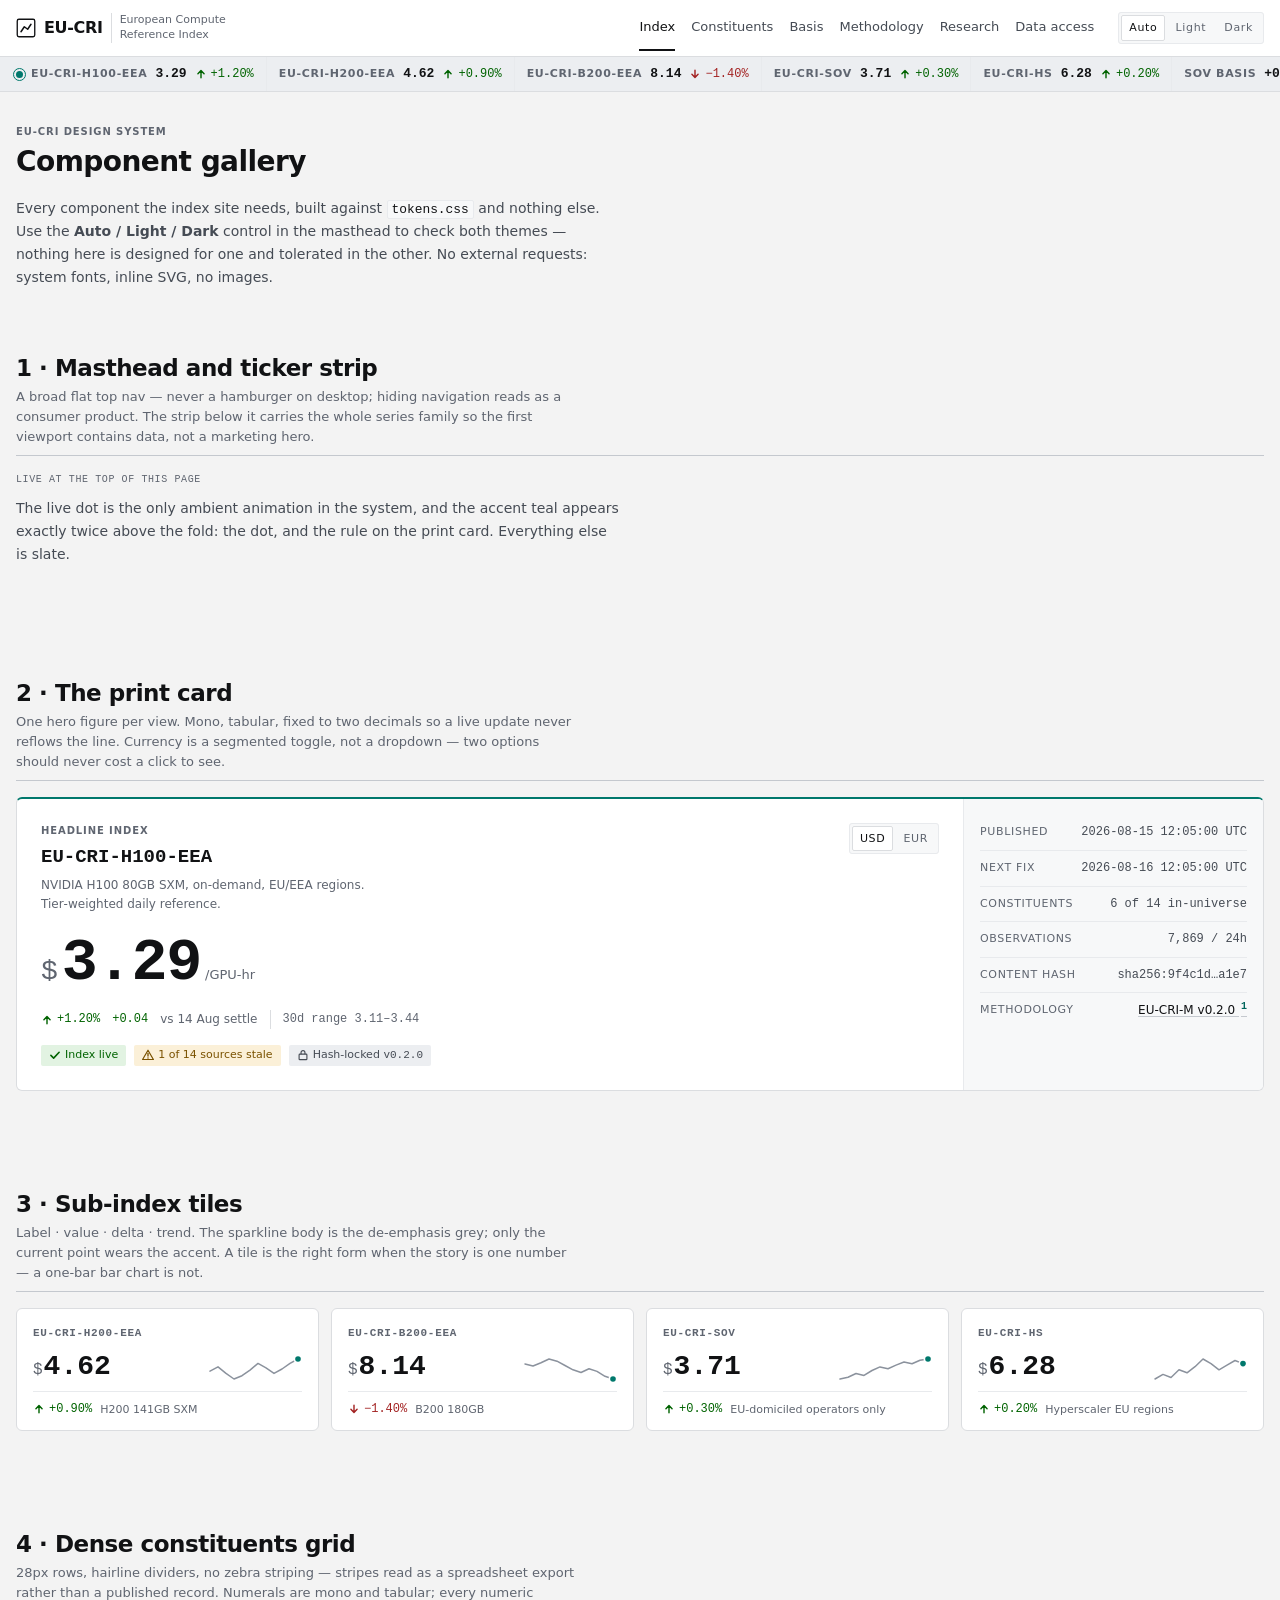
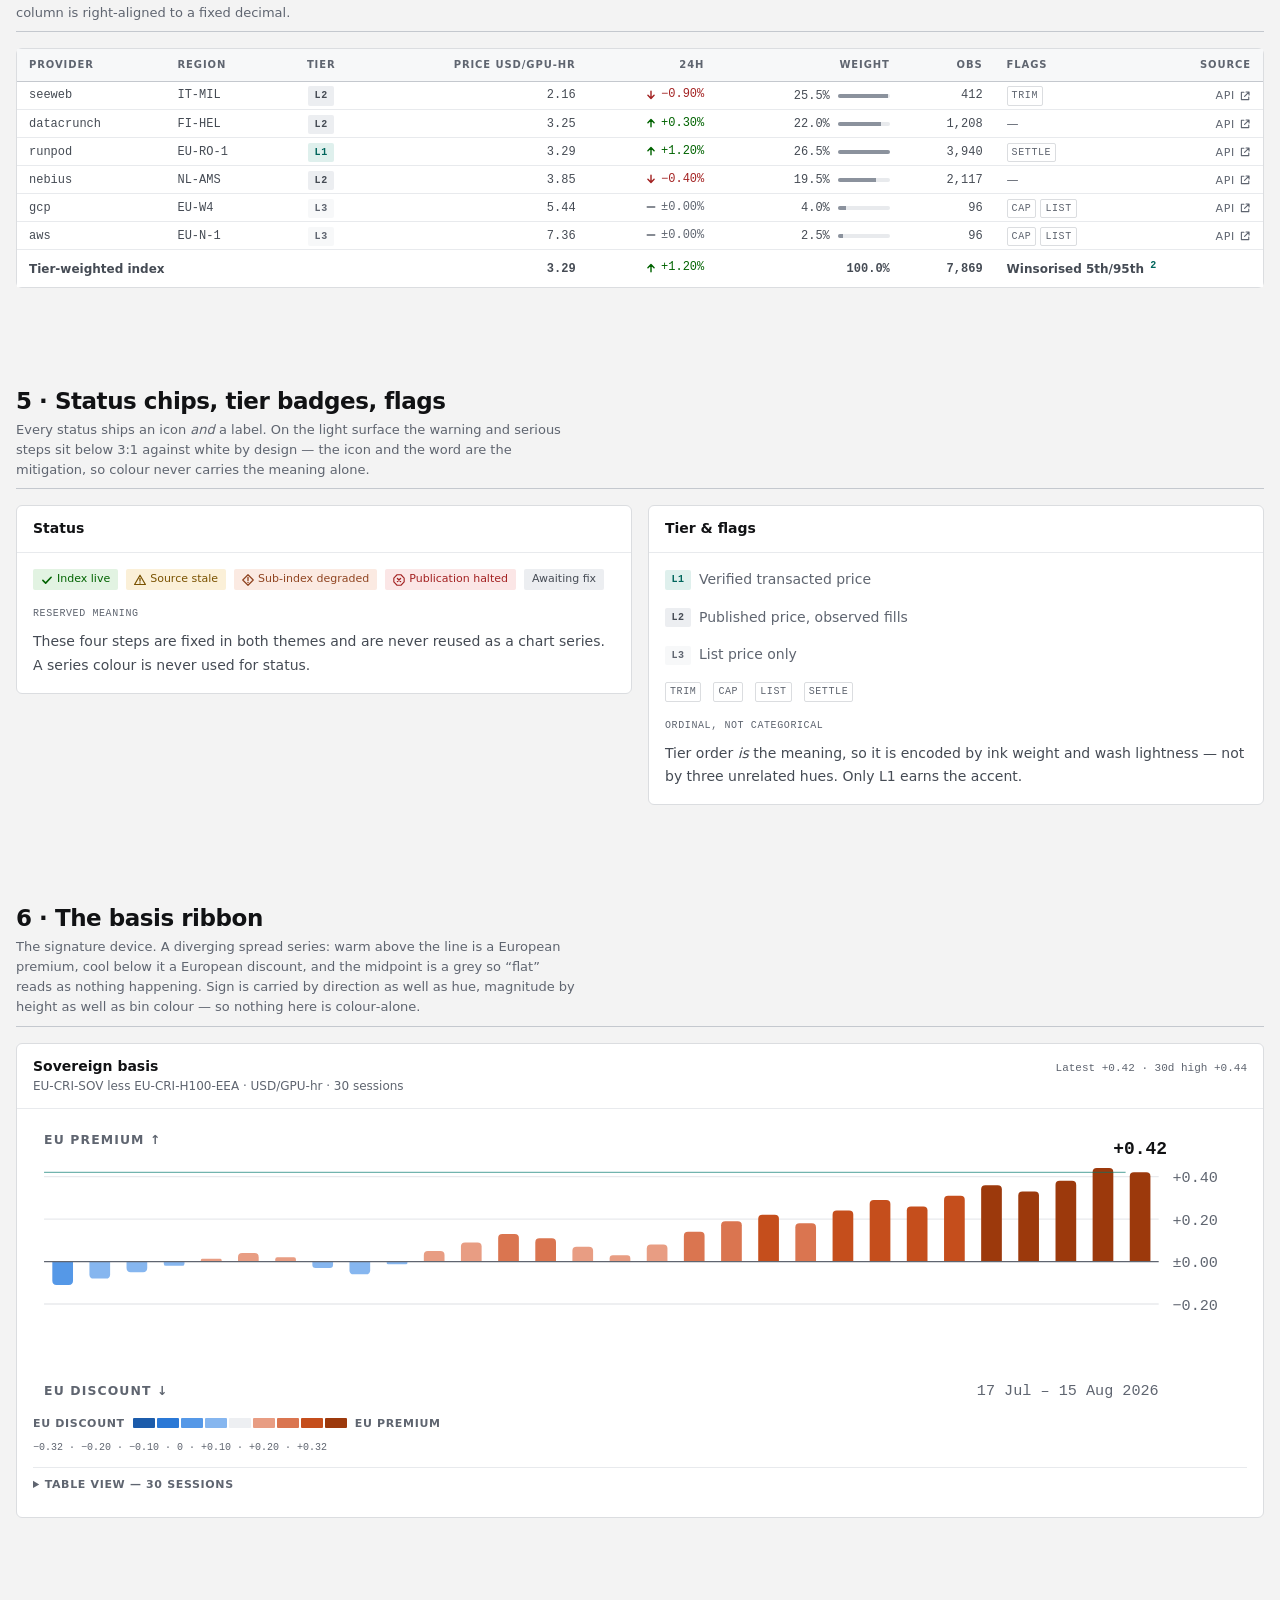
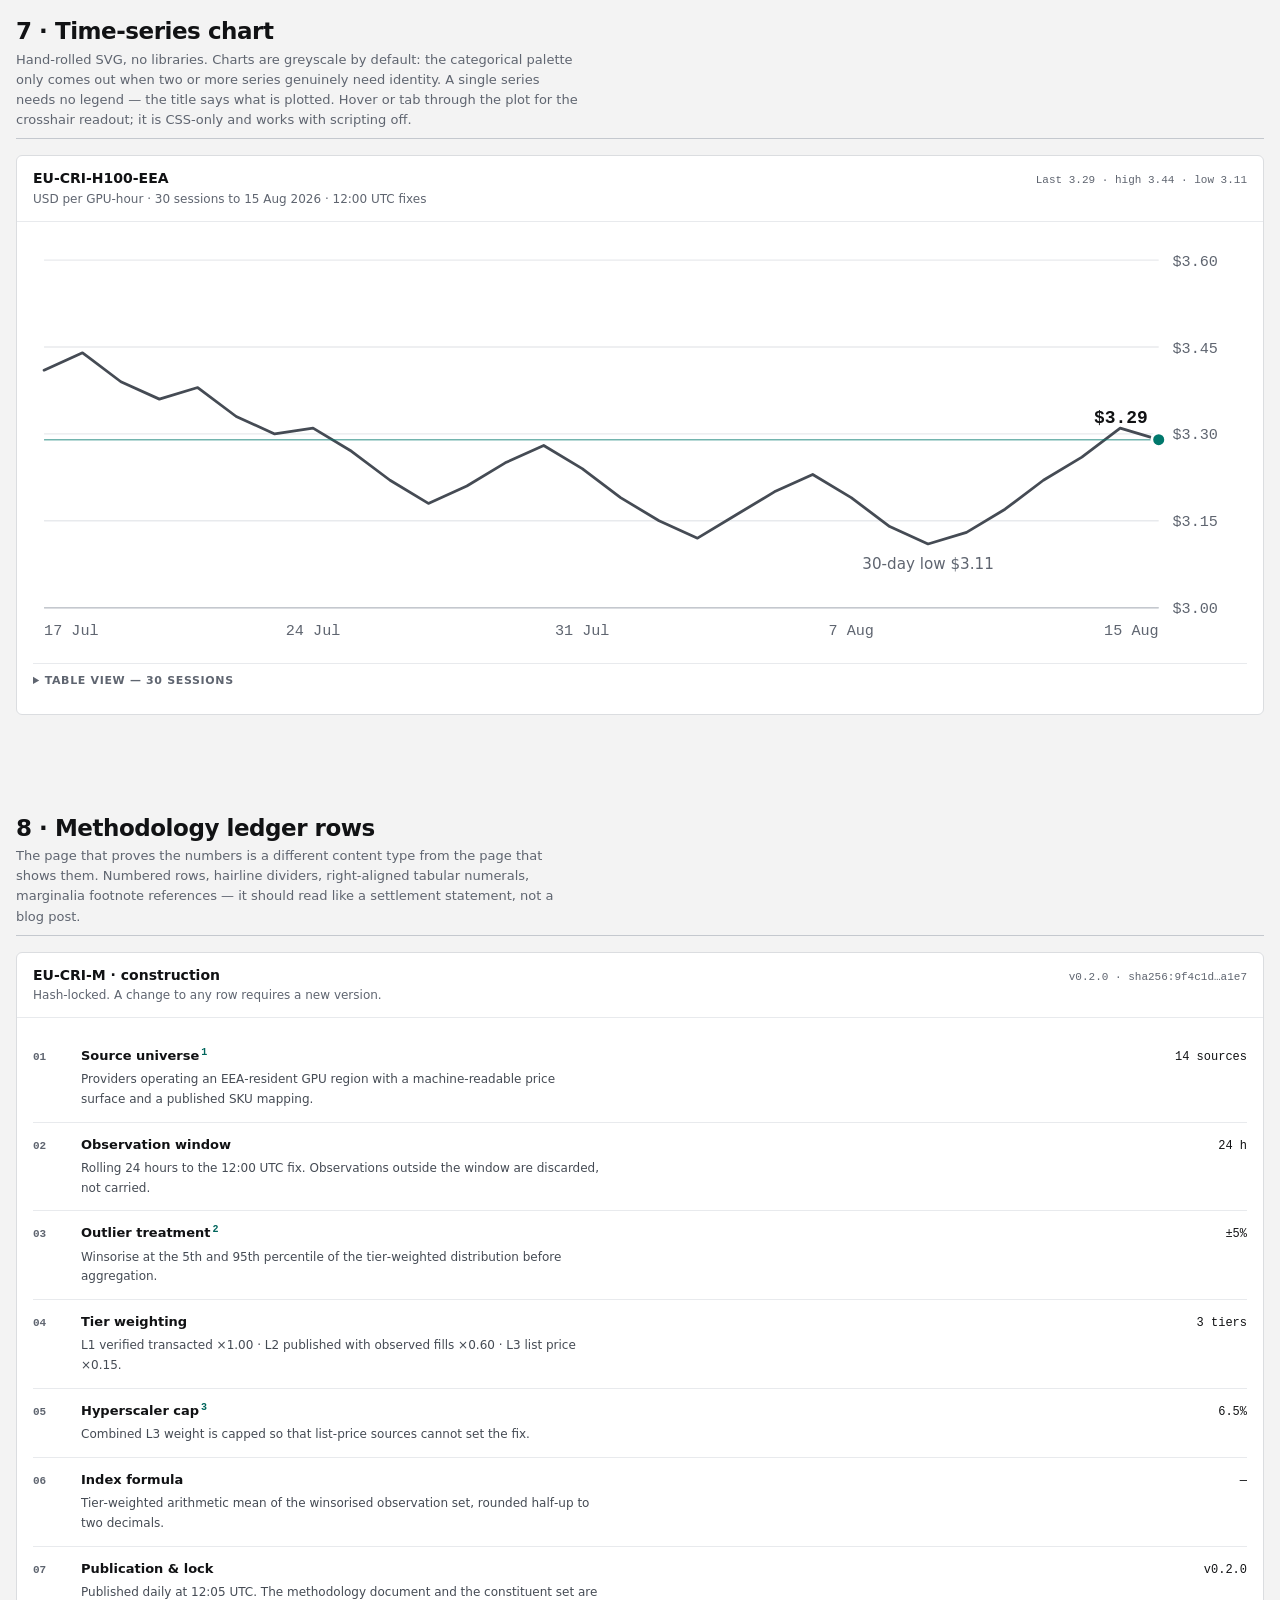
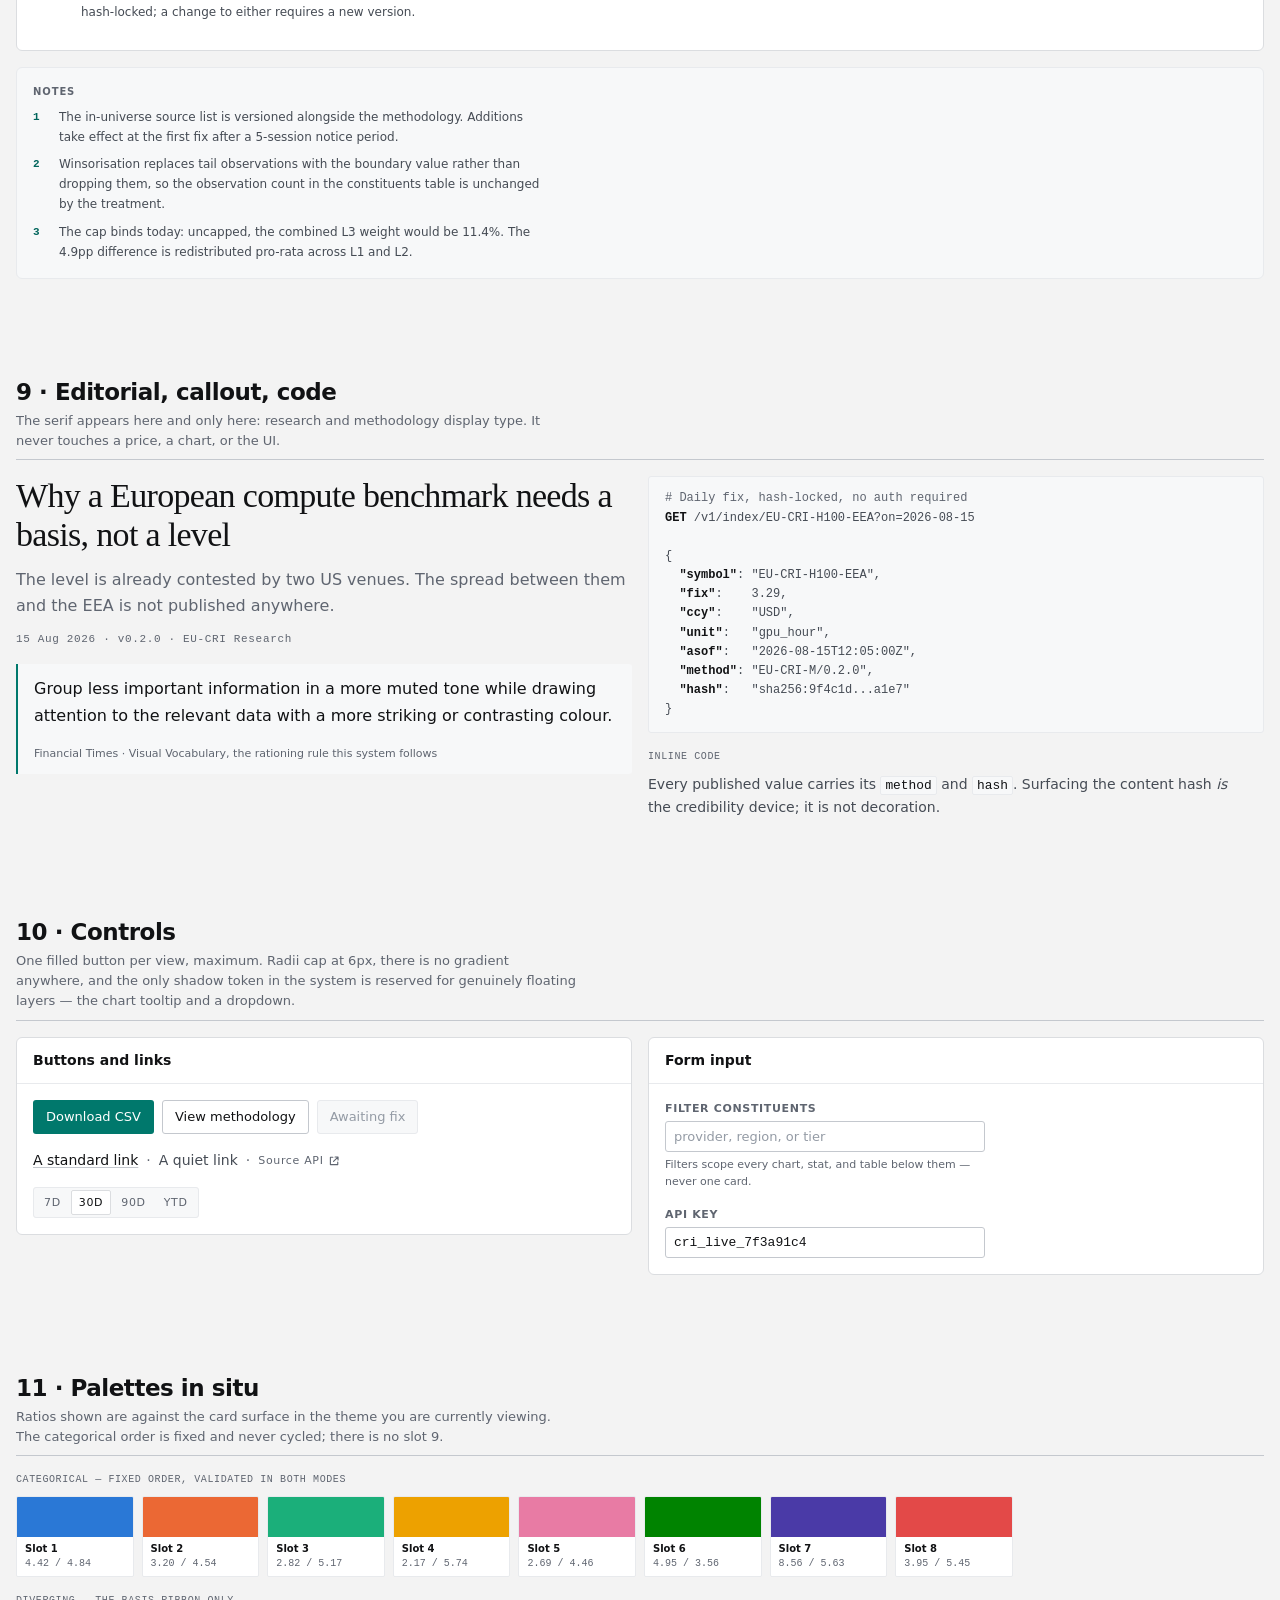
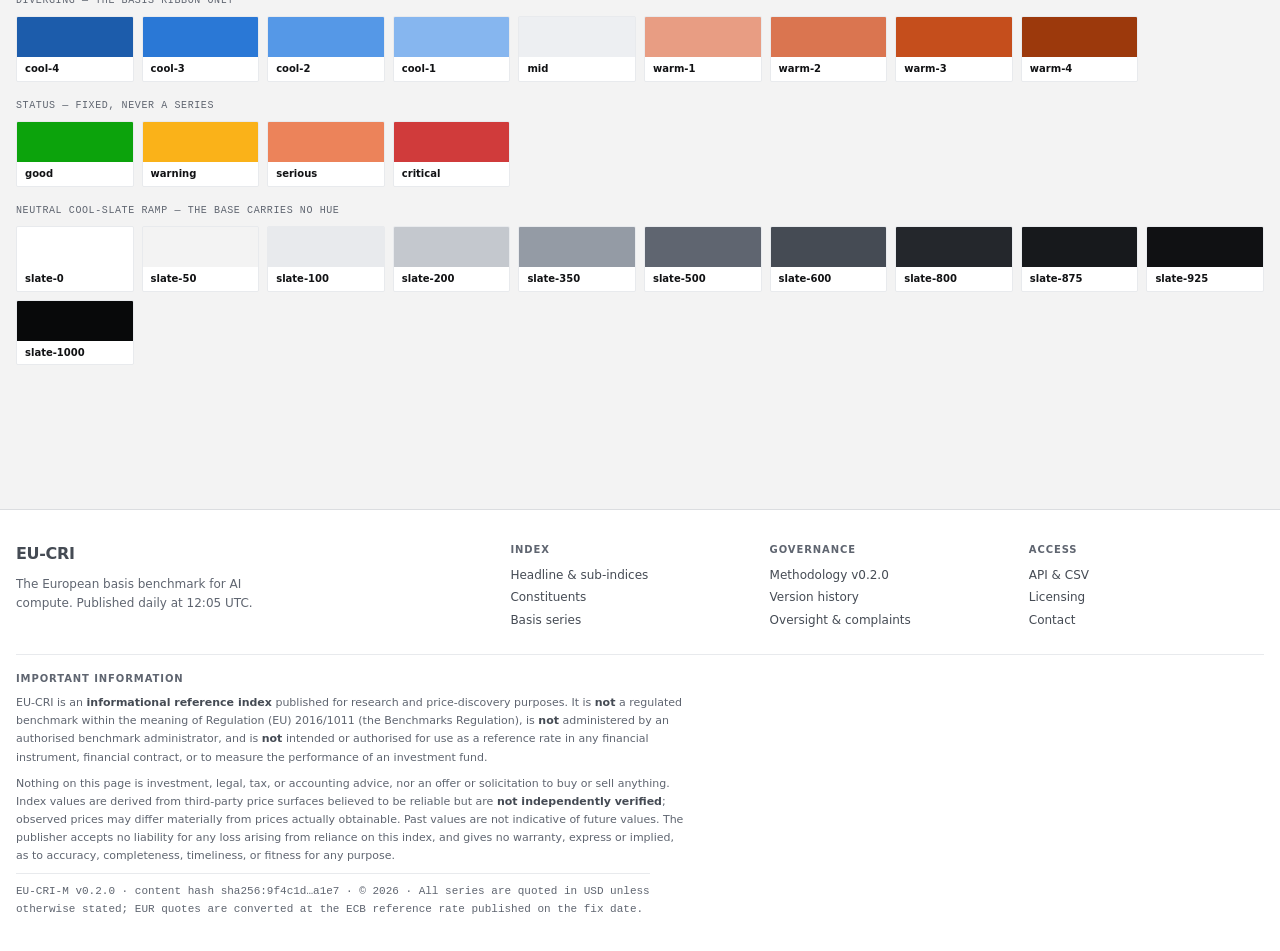
==== site/components.html @ 76b48a50 "Methodology v0.3.0: fix the unit definition, aggregate over offers, rebuild the site Validation agai" ====
<!doctype html>
<html lang="en">
<head>
<meta charset="utf-8">
<meta name="viewport" content="width=device-width, initial-scale=1">
<title>EU-CRI · Component gallery</title>
<meta name="color-scheme" content="light dark">
<style>
/* ==========================================================================
   EU-CRI — European Compute Reference Index
   DESIGN TOKENS  ·  v1.0  ·  the whole visual system, one file
   ==========================================================================

   HOW THIS FILE IS ORGANISED
   --------------------------
   §0  Reset-adjacent globals            §7   Diverging scale (basis ribbon)
   §1  Neutral ramp (cool slate)         §8   Typography
   §2  Semantic surfaces                 §9   Space
   §3  Ink (text)                        §10  Radii & borders
   §4  Lines, rules, focus               §11  Elevation
   §5  Brand accent (rationed)           §12  Motion
   §6  Status, delta, chart chrome,      §13  Layout
       categorical + sequential

   THE THREE RULES THAT MAKE THIS SYSTEM WORK
   ------------------------------------------
   1. THE ACCENT IS RATIONED. `--accent` is teal and it means ONE thing:
      "this is the live / current value." It is not a link colour by default,
      not a button colour by default, not a section-header colour, ever. If
      the teal appears more than a couple of times in a viewport, the system
      has been misused and the page has stopped signalling anything.
      (Lineage: Ornn ships exactly one saturated hex, used once, in a
      stylesheet otherwise made of ten greys.)

   2. THE BASE CARRIES NO HUE. The neutral ramp is a cool slate with no
      green, no navy, no warmth. All hue in the product comes from the
      accent, the status scale, and the chart palettes. Tinting the base
      spends the hue budget on chrome.

   3. COLOUR IS NEVER THE ONLY CHANNEL. Every status, every delta, every
      diverging value ships with a glyph, a sign, a direct label, or a
      table view beside it. See §6 and §7.

   THEMING CONTRACT
   ----------------
   The complete light palette lives on bare `:root`. Dark mode redefines
   ONLY the tokens that change, in two places:
     (a) `@media (prefers-color-scheme: dark) { :root:not([data-theme="light"]) }`
         — follows the OS, but yields to an explicit light stamp.
     (b) `:root[data-theme="dark"]`
         — an explicit toggle, declared after (a) so it wins in both
           directions.
   Non-colour tokens (type, space, radii, motion, layout) are declared once
   and never themed.

   NO EXTERNAL REQUESTS. System font stacks only. No @import, no url(),
   no remote anything. This file is safe under a strict CSP.
   ========================================================================== */


/* ==========================================================================
   :root — THE COMPLETE LIGHT PALETTE + ALL UNTHEMED TOKENS
   ========================================================================== */

:root {
  color-scheme: light;

  /* ------------------------------------------------------------------------
     §1  NEUTRAL RAMP — cool slate, no hue cast
     ------------------------------------------------------------------------
     The raw ladder. DO NOT reference these directly in component CSS —
     always go through a semantic token in §2/§3/§4. The ramp exists so new
     semantic tokens can be minted from steps that are already in the family.
     Numbering runs 0 (white) → 1000 (near-black); the number is a rough
     darkness position, not a fixed lightness value.
     ---------------------------------------------------------------------- */
  --slate-0:    #ffffff;   /* card / chart surface, light mode                */
  --slate-25:   #f7f8f9;   /* inset well — code blocks, table headers         */
  --slate-50:   #f3f3f3;   /* page plane, light mode                          */
  --slate-75:   #eceef1;   /* ticker strip, neutral chip fill                 */
  --slate-100:  #e8eaed;   /* chart gridline, table row rule                  */
  --slate-150:  #dbdde0;   /* structural border / hairline                    */
  --slate-200:  #c4c8ce;   /* chart axis + baseline, strong rule              */
  --slate-300:  #a2a9b3;   /* — dark-mode secondary-ish; unused in light      */
  --slate-350:  #949ba5;   /* NON-TEXT only in light (2.80:1). Disabled glyph */
  --slate-400:  #8b929d;   /* chart de-emphasis stroke, light (3.14:1)        */
  --slate-450:  #7b828c;   /* dark-mode de-emphasis stroke                    */
  --slate-500:  #5f6570;   /* light muted ink — smallest AA-safe grey (5.28+) */
  --slate-550:  #565c66;   /* reserved mid step                               */
  --slate-600:  #454b54;   /* light secondary ink; default chart line         */
  --slate-650:  #3d4045;   /* dark-mode strong rule                           */
  --slate-750:  #2a2d33;   /* dark-mode structural border                     */
  --slate-800:  #24272c;   /* dark-mode gridline / row rule                   */
  --slate-825:  #22262c;   /* dark-mode neutral chip fill                     */
  --slate-850:  #1c1f24;   /* dark-mode inset well                            */
  --slate-875:  #17191c;   /* dark-mode card / chart surface                  */
  --slate-925:  #101113;   /* dark-mode page plane                            */
  --slate-950:  #0b0c0e;   /* dark-mode masthead / footer plane               */
  --slate-1000: #08090a;   /* deepest step — hard borders on dark             */

  /* ------------------------------------------------------------------------
     §2  SEMANTIC SURFACES
     ------------------------------------------------------------------------
     Four planes, and that is the whole depth model. There is no fifth.
     Depth is expressed by surface + hairline, not by shadow (see §11).
     ---------------------------------------------------------------------- */
  --page:            var(--slate-50);   /* the page body. Always set explicitly
                                           on <body> — never leave transparent. */
  --surface:         var(--slate-0);    /* cards, panels, table bodies, the
                                           surface every chart is drawn on.     */
  --surface-inset:   var(--slate-25);   /* recessed wells: code blocks, table
                                           headers, footnote strips.            */
  --surface-strip:   var(--slate-75);   /* the ticker strip + any full-bleed
                                           band that must read denser than the
                                           page but flatter than a card.        */
  --surface-chrome:  var(--slate-0);    /* masthead / footer plane.             */
  --surface-hover:   var(--slate-25);   /* ghost wash on row + control hover.
                                           Never a saturated hover state.       */
  --surface-active:  var(--slate-75);   /* pressed / selected row.              */

  /* ------------------------------------------------------------------------
     §3  INK — text colour
     ------------------------------------------------------------------------
     Three text levels, and one non-text grey. Every text level clears
     WCAG AA 4.5:1 on EVERY surface in §2 — checked, not assumed. Ratios in
     DESIGN.md. If you need a fourth level, you have a hierarchy problem,
     not a token problem.
     ---------------------------------------------------------------------- */
  --ink:           var(--slate-1000);  /* overridden below — see note          */
  --ink-1:         #111214;            /* primary: headings, prices, values.
                                          18.7:1 on surface, 16.9:1 on page.    */
  --ink-2:         var(--slate-600);   /* secondary: body prose, table cells.
                                          8.8:1 / 7.9:1.                        */
  --ink-3:         var(--slate-500);   /* muted: labels, captions, units, axis
                                          tick text, timestamps. 5.9:1 / 5.3:1.
                                          THIS IS THE FLOOR FOR TEXT.           */
  --ink-faint:     var(--slate-350);   /* NOT FOR TEXT (2.8:1). Disabled
                                          controls, decorative glyphs, the
                                          inactive half of a toggle only.       */
  --ink-inverse:   #ffffff;            /* text on a filled accent/status mark. */

  /* ------------------------------------------------------------------------
     §4  LINES, RULES, FOCUS
     ------------------------------------------------------------------------
     Everything structural is a 1px hairline. There are no 2px dividers, no
     dashed rules anywhere (dashes read as "projection" in a data product),
     and no double borders.
     ---------------------------------------------------------------------- */
  --rule:          var(--slate-100);   /* table row dividers, ledger rows,
                                          the densest separator.               */
  --rule-strong:   var(--slate-150);   /* card borders, section boundaries.    */
  --rule-heavy:    var(--slate-200);   /* the one rule under a table head; the
                                          chart baseline. Use sparingly.       */
  --focus-ring:    var(--accent);      /* 2px solid + 2px offset. Never remove
                                          focus; restyle it.                   */
  --focus-offset:  2px;
  --focus-width:   2px;

  /* ------------------------------------------------------------------------
     §5  BRAND ACCENT — teal, RATIONED
     ------------------------------------------------------------------------
     Meaning: "live / current / this is the number the page is about."
     Lineage: Nord Pool's power-market teal, deepened for contrast. Chosen
     over blue because every comparable in the category (Ornn, Deribit,
     Linear, generic fintech) defaults to blue, and blue is already spoken
     for as categorical slot 1 in charts.

     BUDGET: at most ~3 accent marks per viewport. In practice that is the
     hero rule, the live dot, and the chart's current-value marker.
     ---------------------------------------------------------------------- */
  --accent:        #00786c;   /* MARKS ONLY — rules, dots, chart markers,
                                 filled button backgrounds. 5.4:1 on surface. */
  --accent-ink:    #00655c;   /* TEXT — links, accented labels. 7.0:1 on
                                 surface, 6.3:1 on page. Use this, not
                                 --accent, whenever the teal is a glyph the
                                 reader must read.                            */
  --accent-wash:   #dff0ed;   /* the only tinted fill: L1 badge, selected
                                 state, accent callout rail background.       */
  --on-accent:     #ffffff;   /* text on an --accent fill. 5.4:1.             */

  /* ------------------------------------------------------------------------
     §6  STATUS — fixed scale, reserved meaning
     ------------------------------------------------------------------------
     These four steps are FIXED and identical in both themes. They are never
     reused as "series 5", and a categorical series colour is never used for
     status. Every status mark ships with an icon AND a text label — on the
     light surface `warning` (1.8:1) and `serious` (2.6:1) are deliberately
     below 3:1, and the icon+label pairing is the mitigation.

     Each status has THREE tokens with three different jobs:
       --status-x        the MARK   — dot, icon fill, chart mark. Non-text.
       --status-x-ink    the TEXT   — AA-safe on --surface and --status-x-bg.
       --status-x-bg     the WASH   — chip background only. Never a table-cell
                                      fill: full-cell colour washes are the
                                      single fastest way to look like a retail
                                      trading app instead of a benchmark.
     ---------------------------------------------------------------------- */
  --status-good:       #0ca30c;
  --status-good-ink:   #006300;
  --status-good-bg:    #e2f3e2;

  --status-warning:    #fab219;
  --status-warning-ink:#7a5200;
  --status-warning-bg: #fbf0d8;

  --status-serious:    #ec835a;
  --status-serious-ink:#8f4420;
  --status-serious-bg: #fbeae2;

  --status-critical:   #d03b3b;
  --status-critical-ink:#a32222;
  --status-critical-bg:#fbe6e6;

  --status-neutral:    var(--slate-400);
  --status-neutral-ink:var(--ink-2);
  --status-neutral-bg: var(--slate-75);

  /* ---- DELTA -------------------------------------------------------------
     Price movement. Text-safe steps derived from the status scale — NOT the
     status marks themselves, which are too light to read as text on white.
     ALWAYS rendered with a visible +/− sign and a hairline arrow glyph, so
     the colour is redundant. Never a background wash on the cell.
     ---------------------------------------------------------------------- */
  --delta-up:      var(--status-good-ink);   /* 7.5:1 */
  --delta-down:    var(--status-critical-ink);/* 7.5:1 */
  --delta-flat:    var(--ink-3);              /* 5.9:1 */

  /* ---- TIER BADGES -------------------------------------------------------
     L1 = verified transacted price · L2 = published API/list with observed
     fills · L3 = list price only. This is an ORDINAL scale (the order is the
     meaning), so it is encoded by ink weight + wash lightness, not by hue —
     only L1 earns the accent, because L1 is the tier the index trusts.
     ---------------------------------------------------------------------- */
  --tier-1-ink:  var(--accent-ink);   --tier-1-bg: var(--accent-wash);
  --tier-2-ink:  var(--ink-2);        --tier-2-bg: var(--slate-75);
  --tier-3-ink:  var(--ink-3);        --tier-3-bg: var(--slate-25);

  /* ------------------------------------------------------------------------
     §6b  CHART CHROME
     ------------------------------------------------------------------------
     The non-data ink in a chart. All of it recessive: gridlines one step off
     the surface, solid hairlines only, never dashed.

     THE HOUSE CHART RULE: a chart is GREYSCALE by default. `--chart-line` is
     the default single-series stroke. The categorical palette (§6c) comes out
     only when two or more series genuinely need identity. The accent marks
     the current value and nothing else.
     ---------------------------------------------------------------------- */
  --chart-surface: var(--surface);
  --chart-grid:    var(--slate-100);  /* 1px solid. Recessive.                */
  --chart-axis:    var(--slate-200);  /* baseline + axis rule.                */
  --chart-label:   var(--ink-3);      /* axis tick text — AA-safe, 5.9:1.     */
  --chart-line:    var(--slate-600);  /* default single series, 2px. 8.8:1.   */
  --chart-wash:    rgba(69, 75, 84, 0.08); /* area fill under --chart-line.   */
  --chart-deemph:  var(--slate-400);  /* sparkline body, context series.
                                         3.14:1 — clears the 3:1 mark floor.  */
  --chart-marker:  var(--accent);     /* current-value dot + hairline. ONE
                                         per chart.                           */
  --chart-ring:    var(--surface);    /* 2px surface ring on overlapping dots */
  --chart-crosshair: var(--slate-300);/* hover hairline.                      */
  --chart-gap:     2px;               /* surface gap between touching marks.  */

  /* ------------------------------------------------------------------------
     §6c  CATEGORICAL PALETTE — fixed order, NEVER cycled
     ------------------------------------------------------------------------
     Validated (dataviz validator, both modes, against THIS system's surfaces
     #ffffff / #17191c): lightness band PASS, chroma floor PASS, CVD
     separation PASS (worst adjacent ΔE 9.1 light / 8.4 dark, protanopia,
     Machado 2009 @1.0), normal-vision floor PASS (19.6 / 19.3).

     RULES
     · Assign in slot order 1,2,3… Colour follows the ENTITY, never its rank —
       filtering a series out must not repaint the survivors.
     · There is no slot 9. A ninth series folds into "Other", facets into
       small multiples, or the chart form changes.
     · Scatter / bubble / choropleth / small-multiples use the ALL-PAIRS test
       and are capped at THREE slots. Past three, facet.
     · LIGHT-MODE RELIEF RULE: slots 3 (2.82:1), 4 (2.17:1) and 5 (2.69:1) sit
       below 3:1 on white. Wherever they appear, ship visible direct labels or
       the table view. This is not dismissable.
     · Text never wears a series colour. A coloured mark sits BESIDE the label.
     ---------------------------------------------------------------------- */
  --series-1: #2a78d6;  /* blue    4.42:1 */
  --series-2: #eb6834;  /* orange  3.20:1 */
  --series-3: #1baf7a;  /* aqua    2.82:1  ← relief required */
  --series-4: #eda100;  /* yellow  2.17:1  ← relief required */
  --series-5: #e87ba4;  /* magenta 2.69:1  ← relief required */
  --series-6: #008300;  /* green   4.95:1 */
  --series-7: #4a3aa7;  /* violet  8.56:1 */
  --series-8: #e34948;  /* red     3.95:1 */

  /* ------------------------------------------------------------------------
     §6d  SEQUENTIAL RAMP — one hue, light → dark, for MAGNITUDE
     ------------------------------------------------------------------------
     Blue. Heatmaps, choropleths, weight-share intensity. For an ORDINAL use
     (discrete ordered marks) do not go lighter than --seq-250 on light or
     darker than --seq-600 on dark — those are the 2:1-vs-surface floors.
     ---------------------------------------------------------------------- */
  --seq-100: #cde2fb;  --seq-150: #b7d3f6;  --seq-200: #9ec5f4;
  --seq-250: #86b6ef;  --seq-300: #6da7ec;  --seq-350: #5598e7;
  --seq-400: #3987e5;  --seq-450: #2a78d6;  --seq-500: #256abf;
  --seq-550: #1c5cab;  --seq-600: #184f95;  --seq-650: #104281;
  --seq-700: #0d366b;

  /* ------------------------------------------------------------------------
     §7  DIVERGING SCALE — the basis ribbon
     ------------------------------------------------------------------------
     The signature device. Encodes the EU-vs-global spread: which side of
     zero, and how far.

       COOL (blue)  = EU DISCOUNT — European compute cheaper than the
                      global reference.
       NEUTRAL      = flat. A GREY, never a hue — the midpoint has to read
                      as "nothing happened".
       WARM (orange)= EU PREMIUM — European compute dearer.

     Poles are the categorical slot-1 blue and slot-2 orange hues, so the
     colourblind-safety of those hues carries over. Warm/cool poles read as
     opposite; blue↔aqua would not. Four equal steps per arm; both arms pass
     the ordinal check in both modes (monotone lightness, adjacent ΔL ≥ 0.06,
     near-surface end ≥ 2:1, single hue).

     BINS (absolute basis, $/GPU-hr):  1: <0.10   2: 0.10–0.20
                                       3: 0.20–0.32   4: ≥0.32

     MANDATORY COMPANIONS: a scale legend, and a table view. Colour is
     paired with column DIRECTION (up = premium, down = discount) so sign is
     never carried by hue alone.
     ---------------------------------------------------------------------- */
  --div-cool-4: #1c5cab;   /* deepest discount   6.63:1 */
  --div-cool-3: #2a78d6;   /*                    4.42:1 */
  --div-cool-2: #5598e7;   /*                    2.99:1 */
  --div-cool-1: #86b6ef;   /* nearest zero       2.11:1 */
  --div-mid:    #edeff2;   /* neutral grey midpoint     */
  --div-warm-1: #e89d83;   /* nearest zero       2.19:1 */
  --div-warm-2: #da7550;   /*                    3.16:1 */
  --div-warm-3: #c54e1c;   /*                    4.69:1 */
  --div-warm-4: #9c390c;   /* deepest premium    6.99:1 */
  /* Ink for a label set INSIDE a diverging fill — pick by the fill's
     luminance so it always clears contrast. */
  --div-ink-on-deep:  #ffffff;   /* on arms 3–4: 6.6:1 / 7.0:1 */
  --div-ink-on-light: var(--ink-1); /* on arms 1–2: 8.9:1 / 8.6:1 */

  /* ------------------------------------------------------------------------
     §8  TYPOGRAPHY — three system stacks, three jobs
     ------------------------------------------------------------------------
     No webfonts. No @font-face. System stacks only, chosen so the fallback
     chain lands on a grotesque / a mono / a transitional serif on every
     platform.
       SANS  — all UI, all prose. The workhorse.
       MONO  — EVERY numeral the reader might compare: prices, deltas,
               weights, timestamps, hashes, versions, axis ticks. This is the
               institutional tell; proportional figures in a price column is
               the fastest way to look un-audited.
       SERIF — editorial display ONLY: methodology and research page
               headlines, pull quotes. Never on a price, never in a chart,
               never in the UI. (A serif on a hero figure reads as
               decoration; the hero price uses MONO.)
     ---------------------------------------------------------------------- */
  --font-sans: system-ui, -apple-system, BlinkMacSystemFont, "Segoe UI",
               Roboto, "Helvetica Neue", Arial, sans-serif;
  --font-mono: ui-monospace, "SF Mono", SFMono-Regular, "Cascadia Mono",
               "Segoe UI Mono", "Roboto Mono", Menlo, Consolas,
               "Liberation Mono", monospace;
  --font-serif: "Iowan Old Style", "Palatino Linotype", Palatino, Palladio,
               "Hoefler Text", Georgia, "Times New Roman", serif;

  /* Type scale — 1.200 minor third, anchored at 14px body. Institutional
     products run one step smaller than consumer products; that is deliberate. */
  --text-3xs:  10px;   /* table-head labels, flag glyph text. ALL-CAPS only. */
  --text-2xs:  11px;   /* footnote refs, chip text, axis ticks               */
  --text-xs:   12px;   /* dense table cells, metadata lines                  */
  --text-sm:   13px;   /* secondary UI, ticker strip                         */
  --text-base: 14px;   /* body prose, default UI                             */
  --text-md:   16px;   /* lead paragraph, sub-index tile value               */
  --text-lg:   19px;   /* card / section headings                            */
  --text-xl:   23px;   /* page section headings                              */
  --text-2xl:  28px;   /* page title                                         */
  --text-3xl:  34px;   /* editorial display headline (serif)                 */
  --text-hero: 60px;   /* THE print. Exactly one per view.                   */

  --leading-tight:  1.15;  /* headings, the hero print                       */
  --leading-snug:   1.35;  /* table cells, tiles, chips                      */
  --leading-normal: 1.55;  /* UI text                                        */
  --leading-prose:  1.65;  /* body copy at --measure-prose                   */

  --weight-regular:  400;
  --weight-medium:   500;
  --weight-semibold: 600;
  --weight-bold:     700;

  --tracking-tight:  -0.02em;  /* the hero print + display sizes only        */
  --tracking-normal: 0;
  --tracking-wide:   0.06em;   /* small-caps-ish label runs                  */
  --tracking-caps:   0.09em;   /* --text-3xs ALL-CAPS table heads            */

  /* Numerals. Applied globally to mono in §0 below; stated here so it can be
     reasoned about as a token. Tabular + fixed decimals means a live cell
     never reflows on update. */
  --numeric-table: tabular-nums lining-nums;

  /* ------------------------------------------------------------------------
     §9  SPACE — 8px base, with a 4px half-step for dense grids
     ------------------------------------------------------------------------
     Outer rhythm is 8px. Inside a dense table or ticker the rhythm halves to
     4px — that nesting is what produces terminal density without the page
     itself feeling cramped.
     ---------------------------------------------------------------------- */
  --space-0:  0;
  --space-1:  2px;   /* the chart surface-gap; icon nudges                   */
  --space-2:  4px;   /* dense-grid half-step                                 */
  --space-3:  8px;   /* BASE                                                 */
  --space-4:  12px;
  --space-5:  16px;
  --space-6:  24px;
  --space-7:  32px;
  --space-8:  48px;
  --space-9:  64px;
  --space-10: 96px;  /* major section separation                             */

  /* ------------------------------------------------------------------------
     §10  RADII & BORDER WIDTHS
     ------------------------------------------------------------------------
     Nothing rounder than 6px. >8px corner radii are a consumer-SaaS signal;
     no institutional comparable uses them. Tables and the ticker are square.
     ---------------------------------------------------------------------- */
  --radius-0:  0;      /* tables, ticker, full-bleed bands — square          */
  --radius-xs: 2px;    /* chips, badges, inline code                         */
  --radius-sm: 3px;    /* buttons, inputs                                    */
  --radius-md: 6px;    /* cards, panels. THE MAXIMUM.                        */
  --radius-pill: 999px;/* the live dot only                                  */

  --border-hairline: 1px;
  --border-marker:   2px;   /* the accent rule on the hero card; focus ring  */

  /* ------------------------------------------------------------------------
     §11  ELEVATION — exactly one shadow token
     ------------------------------------------------------------------------
     Depth in this system is surface + hairline. --shadow-raised exists for
     genuinely floating layers only: the chart tooltip and a dropdown. A card
     never has a shadow. If you are reaching for a second shadow, use a
     hairline instead.
     ---------------------------------------------------------------------- */
  --shadow-none:   none;
  --shadow-raised: 0 2px 8px rgba(17, 18, 20, 0.10),
                   0 0 0 1px rgba(17, 18, 20, 0.06);
  /* The same elevation expressed as a filter, for SVG tooltips — box-shadow
     does not apply inside SVG. Keep the two in step. */
  --shadow-raised-svg: drop-shadow(0 2px 8px rgba(17, 18, 20, 0.18));

  /* ------------------------------------------------------------------------
     §12  MOTION
     ------------------------------------------------------------------------
     Motion is functional or absent. The only animation in the product is the
     live-dot pulse and the tick flash. A tick flash is a brief OPACITY change
     on the changed cell — never a green/red background wash across the row.
     All of it collapses to nothing under prefers-reduced-motion (§0).
     ---------------------------------------------------------------------- */
  --dur-flash: 180ms;  /* the tick flash on an updated cell                  */
  --dur-fast:  120ms;  /* hover / focus state changes                        */
  --dur-base:  200ms;  /* disclosure, theme swap                             */
  --dur-pulse: 2400ms; /* the live dot. Slow enough to be ambient.           */
  --ease:      cubic-bezier(0.2, 0, 0.2, 1);

  /* ------------------------------------------------------------------------
     §13  LAYOUT
     ------------------------------------------------------------------------ */
  --content-max:   1280px;  /* the 12-column field                           */
  --measure-prose: 68ch;    /* body copy never exceeds this. Charts and
                               tables break out to full width.               */
  --row-h:         36px;    /* standard table row                            */
  --row-h-dense:   28px;    /* constituents grid, ticker — terminal density  */
  --strip-h:       34px;    /* the ticker strip                              */

  --z-base:    0;
  --z-sticky:  10;   /* masthead + ticker                                    */
  --z-overlay: 20;   /* chart tooltip                                        */
}


/* ==========================================================================
   DARK — (a) follows the OS, yields to an explicit light stamp
   Only the tokens that CHANGE are redefined. Type, space, radii, motion and
   layout are inherited untouched from :root.
   ========================================================================== */

@media (prefers-color-scheme: dark) {
  :root:not([data-theme="light"]) {
    color-scheme: dark;

    /* §2 surfaces — the plane order inverts: page is darker than card */
    --page:           var(--slate-925);
    --surface:        var(--slate-875);
    --surface-inset:  var(--slate-850);
    --surface-strip:  var(--slate-925);
    --surface-chrome: var(--slate-950);
    --surface-hover:  var(--slate-850);
    --surface-active: var(--slate-825);

    /* §3 ink — re-selected for the dark surface, not an automatic flip */
    --ink-1:       #f5f6f7;              /* 16.3:1 surface / 17.5:1 page      */
    --ink-2:       #c3c8d0;              /* 10.5:1 / 11.2:1                   */
    --ink-3:       var(--slate-300);     /*  7.4:1 /  8.0:1                   */
    --ink-faint:   var(--slate-450);     /*  4.5:1 — still non-text by policy */
    --ink-inverse: #08191c;

    /* §4 lines */
    --rule:        var(--slate-800);
    --rule-strong: var(--slate-750);
    --rule-heavy:  var(--slate-650);

    /* §5 accent — one step, bright enough to carry 3:1 as a mark and
       4.5:1 as text, so --accent and --accent-ink converge in dark */
    --accent:      #2fd6c3;   /* 9.7:1 on surface */
    --accent-ink:  #2fd6c3;   /* 9.7:1 */
    --accent-wash: #0d2b28;
    --on-accent:   #08191c;   /* 9.9:1 on the accent fill */

    /* §6 status — the four MARKS are fixed and do not change. Only the
       text-safe inks and the washes are re-selected for the dark surface. */
    --status-good-ink:     #0ca30c;  /* 5.3:1 */
    --status-good-bg:      #0e2413;
    --status-warning-ink:  #fab219;  /* 9.6:1 */
    --status-warning-bg:   #2a2109;
    --status-serious-ink:  #ec835a;  /* 6.7:1 */
    --status-serious-bg:   #2a1a12;
    --status-critical-ink: #ef7a7a;  /* 6.5:1 */
    --status-critical-bg:  #2c1516;
    --status-neutral:      var(--slate-450);
    --status-neutral-bg:   var(--slate-825);

    /* §6 tiers */
    --tier-2-bg: var(--slate-825);
    --tier-3-bg: var(--slate-850);

    /* §6b chart chrome */
    --chart-grid:      var(--slate-800);
    --chart-axis:      var(--slate-650);
    --chart-line:      var(--ink-2);                  /* 10.5:1 */
    --chart-wash:      rgba(195, 200, 208, 0.08);
    --chart-deemph:    var(--slate-450);              /*  4.5:1 */
    --chart-crosshair: var(--slate-550);

    /* §6c categorical — the same eight hues, RE-STEPPED for the dark
       surface (not a filter, not an automatic lighten). All eight clear
       3:1 on #17191c, so the light-mode relief rule does not apply here —
       but ship the labels anyway so both themes read identically. */
    --series-1: #3987e5;  /* 4.84:1 */
    --series-2: #d95926;  /* 4.54:1 */
    --series-3: #199e70;  /* 5.17:1 */
    --series-4: #c98500;  /* 5.74:1 */
    --series-5: #d55181;  /* 4.46:1 */
    --series-6: #008300;  /* 3.56:1 */
    --series-7: #9085e9;  /* 5.63:1 */
    --series-8: #e66767;  /* 5.45:1 */

    /* §7 diverging — the arms flip anchor: the step nearest zero is now the
       DARKEST, so "nearly flat" still recedes toward the surface. */
    --div-cool-4: #6da7ec;  /* 7.04:1 */
    --div-cool-3: #3987e5;  /* 4.84:1 */
    --div-cool-2: #256abf;  /* 3.26:1 */
    --div-cool-1: #184f95;  /* 2.17:1 */
    --div-mid:    #33373d;
    --div-warm-1: #883008;  /* 2.07:1 */
    --div-warm-2: #af4517;  /* 3.09:1 */
    --div-warm-3: #d45e2f;  /* 4.56:1 */
    --div-warm-4: #e28969;  /* 6.72:1 */
    --div-ink-on-deep:  var(--ink-1);   /* on arms 3–4 in dark: 7.5:1 / 7.9:1 */
    --div-ink-on-light: var(--ink-1);

    /* §11 elevation — a dark surface cannot be lifted by a darker shadow, so
       the ring does the work and the shadow only deepens the ground. */
    --shadow-raised: 0 2px 10px rgba(0, 0, 0, 0.55),
                     0 0 0 1px rgba(255, 255, 255, 0.10);
    --shadow-raised-svg: drop-shadow(0 2px 10px rgba(0, 0, 0, 0.7));
  }
}


/* ==========================================================================
   DARK — (b) explicit toggle. Declared AFTER the media block so that
   data-theme="dark" wins under an OS set to light, and the :not() guard in
   (a) lets data-theme="light" win under an OS set to dark.
   Identical body to (a). Keep the two blocks in lockstep.
   ========================================================================== */

:root[data-theme="dark"] {
  color-scheme: dark;

  --page:           var(--slate-925);
  --surface:        var(--slate-875);
  --surface-inset:  var(--slate-850);
  --surface-strip:  var(--slate-925);
  --surface-chrome: var(--slate-950);
  --surface-hover:  var(--slate-850);
  --surface-active: var(--slate-825);

  --ink-1:       #f5f6f7;
  --ink-2:       #c3c8d0;
  --ink-3:       var(--slate-300);
  --ink-faint:   var(--slate-450);
  --ink-inverse: #08191c;

  --rule:        var(--slate-800);
  --rule-strong: var(--slate-750);
  --rule-heavy:  var(--slate-650);

  --accent:      #2fd6c3;
  --accent-ink:  #2fd6c3;
  --accent-wash: #0d2b28;
  --on-accent:   #08191c;

  --status-good-ink:     #0ca30c;
  --status-good-bg:      #0e2413;
  --status-warning-ink:  #fab219;
  --status-warning-bg:   #2a2109;
  --status-serious-ink:  #ec835a;
  --status-serious-bg:   #2a1a12;
  --status-critical-ink: #ef7a7a;
  --status-critical-bg:  #2c1516;
  --status-neutral:      var(--slate-450);
  --status-neutral-bg:   var(--slate-825);

  --tier-2-bg: var(--slate-825);
  --tier-3-bg: var(--slate-850);

  --chart-grid:      var(--slate-800);
  --chart-axis:      var(--slate-650);
  --chart-line:      var(--ink-2);
  --chart-wash:      rgba(195, 200, 208, 0.08);
  --chart-deemph:    var(--slate-450);
  --chart-crosshair: var(--slate-550);

  --series-1: #3987e5;
  --series-2: #d95926;
  --series-3: #199e70;
  --series-4: #c98500;
  --series-5: #d55181;
  --series-6: #008300;
  --series-7: #9085e9;
  --series-8: #e66767;

  --div-cool-4: #6da7ec;
  --div-cool-3: #3987e5;
  --div-cool-2: #256abf;
  --div-cool-1: #184f95;
  --div-mid:    #33373d;
  --div-warm-1: #883008;
  --div-warm-2: #af4517;
  --div-warm-3: #d45e2f;
  --div-warm-4: #e28969;
  --div-ink-on-deep:  var(--ink-1);
  --div-ink-on-light: var(--ink-1);

  --shadow-raised: 0 2px 10px rgba(0, 0, 0, 0.55),
                   0 0 0 1px rgba(255, 255, 255, 0.10);
  --shadow-raised-svg: drop-shadow(0 2px 10px rgba(0, 0, 0, 0.7));
}


/* ==========================================================================
   §0  GLOBALS — the small amount of behaviour the tokens imply
   ========================================================================== */

*, *::before, *::after { box-sizing: border-box; }

html { -webkit-text-size-adjust: 100%; }

body {
  margin: 0;
  /* An explicit token background is mandatory: a transparent body borrows
     the host's theme and the whole palette comes apart. */
  background: var(--page);
  color: var(--ink-2);
  font-family: var(--font-sans);
  font-size: var(--text-base);
  line-height: var(--leading-normal);
  /* The page body never scrolls horizontally. Wide tables and charts scroll
     inside their own overflow-x container. */
  overflow-x: hidden;
}

/* Every numeral the reader might compare is mono, tabular, fixed-width. */
code, kbd, samp, pre,
.num, .mono {
  font-family: var(--font-mono);
  font-variant-numeric: var(--numeric-table);
  font-feature-settings: "tnum" 1, "lnum" 1;
}

:focus-visible {
  outline: var(--focus-width) solid var(--focus-ring);
  outline-offset: var(--focus-offset);
  border-radius: var(--radius-xs);
}

@media (prefers-reduced-motion: reduce) {
  *, *::before, *::after {
    animation-duration: 1ms !important;
    animation-iteration-count: 1 !important;
    transition-duration: 1ms !important;
    scroll-behavior: auto !important;
  }
}

/* forced-colors: let the OS palette through rather than fighting it. The
   texture channel (45°/135° hatch) is the identity backup here. */
@media (forced-colors: active) {
  :root { --shadow-raised: none; }
  .chip, .badge, .card { border: 1px solid CanvasText; }
}


/* ==========================================================================
   EU-CRI COMPONENT SHEET
   Every value below resolves to a token from tokens.css. If you find a raw
   hex, a raw px font-size, or a second box-shadow in here, it is a bug.
   ========================================================================== */

/* ---- utilities ---------------------------------------------------------- */
.wrap      { max-width: var(--content-max); margin-inline: auto; padding-inline: var(--space-5); }
.scroll-x  { overflow-x: auto; overscroll-behavior-x: contain; min-inline-size: 0; }

/* A grid or flex item defaults to min-width:auto, which is min-CONTENT — so a
   card holding a 660px-min chart refuses to shrink and pushes the whole page
   sideways on a phone. Every item that can hold a scroll container is pinned
   to min-inline-size:0 so the scroll container clips instead of the page. */
.split > *, .teaser > *, .two > *, .tiles > *, .footer__cols > *,
.card, .card__body, .nav, .metagrid dd { min-inline-size: 0; }
.ta-r      { text-align: right; }
.ta-c      { text-align: center; }
.strong    { color: var(--ink-1); font-weight: var(--weight-semibold); }
.u         { color: var(--ink-3); }
.trunc     { overflow: hidden; text-overflow: ellipsis; white-space: nowrap; }
.rule-v    { width: 1px; align-self: stretch; background: var(--rule-strong); }
.vh        { position:absolute; width:1px; height:1px; margin:-1px; padding:0;
             overflow:hidden; clip-path: inset(50%); white-space: nowrap; border:0; }
.eyebrow   { font-size: var(--text-3xs); text-transform: uppercase;
             letter-spacing: var(--tracking-caps); color: var(--ink-3);
             font-weight: var(--weight-semibold); }
.ico       { flex: none; display: block; }

/* ---- links -------------------------------------------------------------- */
a { color: var(--ink-1); text-decoration-color: var(--rule-heavy);
    text-underline-offset: 2px; text-decoration-thickness: 1px;
    transition: color var(--dur-fast) var(--ease), text-decoration-color var(--dur-fast) var(--ease); }
a:hover { color: var(--accent-ink); text-decoration-color: var(--accent-ink); }
.link-quiet { color: var(--ink-2); text-decoration: none; }
.link-quiet:hover { color: var(--accent-ink); text-decoration: underline; }

/* ---- MASTHEAD ----------------------------------------------------------- */
.masthead { position: sticky; top: 0; z-index: var(--z-sticky); }
.masthead__bar { background: var(--surface-chrome); border-bottom: var(--border-hairline) solid var(--rule-strong); }
.masthead__inner { display: flex; align-items: center; gap: var(--space-6); min-height: 56px; }
.wordmark { display: flex; align-items: center; gap: var(--space-3); text-decoration: none; color: var(--ink-1); flex: none; }
.wordmark__mark { color: var(--ink-1); }
.wordmark__text { font-weight: var(--weight-bold); font-size: var(--text-md);
                  letter-spacing: var(--tracking-tight); }
.wordmark__sub  { font-size: var(--text-2xs); color: var(--ink-3); border-left: var(--border-hairline) solid var(--rule-strong);
                  padding-left: var(--space-3); max-width: 18ch; line-height: var(--leading-snug); }
.nav { display: flex; gap: var(--space-5); margin-inline-start: auto; flex-wrap: wrap; }
.nav a { font-size: var(--text-sm); color: var(--ink-2); text-decoration: none; padding-block: var(--space-4);
         border-bottom: var(--border-marker) solid transparent; }
.nav a:hover { color: var(--ink-1); }
.nav a[aria-current="page"] { color: var(--ink-1); font-weight: var(--weight-medium); border-bottom-color: var(--ink-1); }
.masthead__tools { flex: none; }

/* ---- TICKER STRIP ------------------------------------------------------- */
.ticker { background: var(--surface-strip); border-bottom: var(--border-hairline) solid var(--rule-strong); }
.ticker__track { display: flex; max-width: var(--content-max); margin-inline: auto; }
.ticker__item { display: flex; align-items: center; gap: var(--space-3); white-space: nowrap;
                height: var(--strip-h); padding-inline: var(--space-4);
                border-right: var(--border-hairline) solid var(--rule); }
.ticker__item:first-child { padding-inline-start: var(--space-5); }
.ticker__item--meta { margin-inline-start: auto; border-right: 0; border-left: var(--border-hairline) solid var(--rule); }
.ticker__sym  { font-size: var(--text-2xs); letter-spacing: var(--tracking-wide);
                text-transform: uppercase; color: var(--ink-3); font-weight: var(--weight-semibold); }
.ticker__val  { font-size: var(--text-sm); color: var(--ink-1); font-weight: var(--weight-semibold); }
.ticker__stamp{ font-size: var(--text-2xs); color: var(--ink-3); letter-spacing: var(--tracking-wide); }

/* the only ambient motion in the product */
.live-dot { position: relative; inline-size: 7px; block-size: 7px; flex: none;
            border-radius: var(--radius-pill); background: var(--accent); }
.live-dot::after { content: ""; position: absolute; inset: -3px; border-radius: inherit;
                   border: var(--border-hairline) solid var(--accent);
                   animation: cri-pulse var(--dur-pulse) var(--ease) infinite; }
@keyframes cri-pulse { 0% { opacity: .8; transform: scale(.6); } 70%,100% { opacity: 0; transform: scale(1.6); } }

/* ---- DELTA -------------------------------------------------------------- */
.delta { display: inline-flex; align-items: center; gap: var(--space-2);
         font-size: var(--text-xs); font-weight: var(--weight-medium); }
.delta .num { font-size: inherit; }
.delta--up   { color: var(--delta-up); }
.delta--down { color: var(--delta-down); }
.delta--flat { color: var(--delta-flat); }
/* Tick flash: opacity on the changed cell only. Never a row-wide colour wash. */
@keyframes cri-flash { from { opacity: .35; } to { opacity: 1; } }
.is-ticked { animation: cri-flash var(--dur-flash) var(--ease) 1; }

/* ---- CHIPS & BADGES ----------------------------------------------------- */
.chip { display: inline-flex; align-items: center; gap: var(--space-2);
        padding: 3px var(--space-3); border-radius: var(--radius-xs);
        font-size: var(--text-2xs); font-weight: var(--weight-medium);
        line-height: var(--leading-snug); white-space: nowrap; }
.chip--good     { color: var(--status-good-ink);     background: var(--status-good-bg); }
.chip--warning  { color: var(--status-warning-ink);  background: var(--status-warning-bg); }
.chip--serious  { color: var(--status-serious-ink);  background: var(--status-serious-bg); }
.chip--critical { color: var(--status-critical-ink); background: var(--status-critical-bg); }
.chip--neutral  { color: var(--status-neutral-ink);  background: var(--status-neutral-bg); }

.badge { display: inline-block; min-inline-size: 26px; padding: 2px var(--space-2);
         border-radius: var(--radius-xs); font-family: var(--font-mono);
         font-size: var(--text-3xs); font-weight: var(--weight-semibold);
         letter-spacing: var(--tracking-wide); text-align: center; }
.badge--t1 { color: var(--tier-1-ink); background: var(--tier-1-bg); }
.badge--t2 { color: var(--tier-2-ink); background: var(--tier-2-bg); }
.badge--t3 { color: var(--tier-3-ink); background: var(--tier-3-bg); }

.flag { display: inline-block; margin-inline-end: var(--space-2);
        padding: 1px var(--space-2); border: var(--border-hairline) solid var(--rule-strong);
        border-radius: var(--radius-xs); font-family: var(--font-mono);
        font-size: var(--text-3xs); letter-spacing: var(--tracking-wide); color: var(--ink-3); }

/* ---- CARDS & SECTIONS --------------------------------------------------- */
.card { background: var(--surface); border: var(--border-hairline) solid var(--rule-strong);
        border-radius: var(--radius-md); }
.card__head { display: flex; align-items: baseline; gap: var(--space-4); flex-wrap: wrap;
              padding: var(--space-4) var(--space-5);
              border-bottom: var(--border-hairline) solid var(--rule); }
.card__title { margin: 0; font-size: var(--text-base); font-weight: var(--weight-semibold); color: var(--ink-1); }
.card__sub   { margin: 0; font-size: var(--text-xs); color: var(--ink-3); }
.card__meta  { margin-inline-start: auto; font-size: var(--text-2xs); color: var(--ink-3); }
.card__body  { padding: var(--space-5); }
.card__body--flush { padding: 0; }

.section { padding-block: var(--space-8); }
.section__head { display: flex; align-items: flex-end; gap: var(--space-4); flex-wrap: wrap;
                 margin-bottom: var(--space-5); padding-bottom: var(--space-3);
                 border-bottom: var(--border-hairline) solid var(--rule-heavy); }
.section__h { margin: 0; font-size: var(--text-xl); font-weight: var(--weight-semibold);
              color: var(--ink-1); letter-spacing: var(--tracking-tight); }
.section__dek { margin: 0; font-size: var(--text-sm); color: var(--ink-3); max-width: var(--measure-prose); }
.section__link { margin-inline-start: auto; font-size: var(--text-sm); }

/* ---- HERO PRINT CARD ---------------------------------------------------- */
/* The one place the accent becomes structure: a 2px rule across the top. */
.print { display: grid; grid-template-columns: minmax(0,1fr) 300px;
         background: var(--surface); border: var(--border-hairline) solid var(--rule-strong);
         border-top: var(--border-marker) solid var(--accent);
         border-radius: var(--radius-md); overflow: hidden; }
.print__main { padding: var(--space-6); min-width: 0; }
.print__head { display: flex; gap: var(--space-5); align-items: flex-start; justify-content: space-between; flex-wrap: wrap; }
.print__sym  { margin: var(--space-2) 0 0; font-size: var(--text-lg); font-weight: var(--weight-semibold);
               color: var(--ink-1); font-family: var(--font-mono); letter-spacing: var(--tracking-normal); }
.print__desc { margin: var(--space-2) 0 0; font-size: var(--text-xs); color: var(--ink-3); max-width: 46ch; }

.print__figure { display: flex; align-items: baseline; gap: var(--space-2); margin-top: var(--space-5); }
.print__ccy   { font-family: var(--font-mono); font-size: var(--text-2xl); color: var(--ink-3); font-weight: var(--weight-medium); }
.print__value { font-family: var(--font-mono); font-size: var(--text-hero); line-height: var(--leading-tight);
                font-weight: var(--weight-semibold); color: var(--ink-1); letter-spacing: var(--tracking-tight); }
.print__unit  { font-size: var(--text-sm); color: var(--ink-3); }

.print__row { display: flex; align-items: center; gap: var(--space-4); flex-wrap: wrap;
              margin-top: var(--space-4); font-size: var(--text-xs); }
.print__abs   { color: var(--delta-up); font-weight: var(--weight-medium); }
.print__vs    { color: var(--ink-3); }
.print__range { color: var(--ink-3); }
.print__chips { display: flex; gap: var(--space-3); flex-wrap: wrap; margin-top: var(--space-5); }

.print__meta { border-left: var(--border-hairline) solid var(--rule); background: var(--surface-inset);
               padding: var(--space-5) var(--space-5) var(--space-4); }
.metagrid { margin: 0; display: grid; gap: 0; }
.metagrid > div { display: flex; justify-content: space-between; gap: var(--space-3);
                  padding-block: var(--space-3); border-bottom: var(--border-hairline) solid var(--rule); }
.metagrid > div:last-child { border-bottom: 0; }
.metagrid dt { font-size: var(--text-2xs); color: var(--ink-3); text-transform: uppercase;
               letter-spacing: var(--tracking-wide); white-space: nowrap; }
.metagrid dd { margin: 0; font-size: var(--text-xs); color: var(--ink-2); text-align: right; min-width: 0; }

/* ---- SUB-INDEX TILES ---------------------------------------------------- */
.tiles { display: grid; grid-template-columns: repeat(auto-fit, minmax(220px, 1fr)); gap: var(--space-4); }
.tile { background: var(--surface); border: var(--border-hairline) solid var(--rule-strong);
        border-radius: var(--radius-md); padding: var(--space-4) var(--space-5) var(--space-4); }
.tile__sym  { font-family: var(--font-mono); font-size: var(--text-2xs); letter-spacing: var(--tracking-wide);
              color: var(--ink-3); font-weight: var(--weight-semibold); }
.tile__body { display: flex; align-items: flex-end; justify-content: space-between; gap: var(--space-4); margin-top: var(--space-3); }
.tile__num  { display: flex; align-items: baseline; gap: 1px; }
.tile__ccy  { font-family: var(--font-mono); font-size: var(--text-md); color: var(--ink-3); }
.tile__val  { font-family: var(--font-mono); font-size: var(--text-2xl); font-weight: var(--weight-semibold);
              color: var(--ink-1); line-height: var(--leading-tight); }
.tile__foot { display: flex; align-items: center; gap: var(--space-3); margin-top: var(--space-3);
              padding-top: var(--space-3); border-top: var(--border-hairline) solid var(--rule); }
.tile__note { font-size: var(--text-2xs); color: var(--ink-3); }
.spark__line { fill: none; stroke: var(--chart-deemph); stroke-width: 1.5;
               stroke-linecap: round; stroke-linejoin: round; }
.spark__ring { fill: var(--surface); }
.spark__dot  { fill: var(--chart-marker); }

/* ---- DENSE GRID (constituents) ------------------------------------------ */
.grid { inline-size: 100%; min-inline-size: 780px; border-collapse: collapse;
        font-size: var(--text-xs); background: var(--surface); }
.grid caption { text-align: left; }
.grid thead th { position: sticky; top: 0; background: var(--surface-inset); z-index: 1;
                 font-size: var(--text-3xs); text-transform: uppercase;
                 letter-spacing: var(--tracking-caps); color: var(--ink-3);
                 font-weight: var(--weight-semibold); text-align: left;
                 padding: var(--space-3) var(--space-4);
                 border-bottom: var(--border-hairline) solid var(--rule-heavy); white-space: nowrap; }
.grid thead th.ta-r { text-align: right; }
.grid thead th.ta-c { text-align: center; }
.grid tbody td, .grid tbody th { padding: 0 var(--space-4); block-size: var(--row-h-dense);
                                 border-bottom: var(--border-hairline) solid var(--rule);
                                 color: var(--ink-2); font-weight: var(--weight-regular);
                                 white-space: nowrap; vertical-align: middle; }
.grid tbody tr:hover td, .grid tbody tr:hover th { background: var(--surface-hover); }
.grid__name { text-align: left; color: var(--ink-1); font-weight: var(--weight-medium);
              font-family: var(--font-mono); }
.grid tfoot th, .grid tfoot td { padding: var(--space-3) var(--space-4); text-align: left;
                                 border-top: var(--border-hairline) solid var(--rule-heavy);
                                 font-size: var(--text-xs); color: var(--ink-2);
                                 font-weight: var(--weight-semibold); white-space: nowrap; }
.grid tfoot td.ta-r { text-align: right; }
.grid__flags { white-space: nowrap; }
.srclink { display: inline-flex; align-items: center; gap: var(--space-2);
           font-size: var(--text-2xs); color: var(--ink-3); text-decoration: none;
           letter-spacing: var(--tracking-wide); }
.srclink:hover { color: var(--accent-ink); text-decoration: underline; }

/* weight meter: one hue, lighter step of the same ramp as the track */
.wcell  { display: inline-flex; align-items: center; gap: var(--space-3); justify-content: flex-end; }
.meter  { inline-size: 52px; block-size: 4px; background: var(--rule); border-radius: var(--radius-xs); overflow: hidden; }
.meter__fill { display: block; block-size: 100%; background: var(--chart-deemph); }

/* ---- CHARTS ------------------------------------------------------------- */
.chart { display: block; inline-size: 100%; min-inline-size: 660px; block-size: auto; }
.ch-grid  { stroke: var(--chart-grid); stroke-width: 1; }      /* solid hairline, never dashed */
.ch-axis  { stroke: var(--chart-axis); stroke-width: 1; }
.ch-tick  { fill: var(--chart-label); font-family: var(--font-mono);
            font-size: 11px; font-variant-numeric: tabular-nums; }
.ch-tick--pole { font-family: var(--font-sans); font-size: 9px; letter-spacing: .09em;
                 font-weight: 600; fill: var(--ink-3); }
.ch-note  { fill: var(--ink-3); font-family: var(--font-sans); font-size: 11px; }
.ch-cur   { fill: var(--ink-1); font-family: var(--font-mono); font-size: 13px;
            font-weight: 600; font-variant-numeric: tabular-nums; }
.ch-line  { fill: none; stroke: var(--chart-line); stroke-width: 2;
            stroke-linejoin: round; stroke-linecap: round; }
.ch-area  { fill: var(--chart-wash); stroke: none; }
.ch-marker-rule { stroke: var(--chart-marker); stroke-width: 1; opacity: .55; }
.ch-marker-ring { fill: var(--chart-ring); }                    /* 2px surface ring */
.ch-marker      { fill: var(--chart-marker); }

/* CSS-only crosshair + tooltip. Works with scripting disabled. */
.hp-hit  { fill: transparent; pointer-events: all; cursor: crosshair; }
.hp-cross, .hp-dot, .hp-tip, .bp-tip { opacity: 0; pointer-events: none;
            transition: opacity var(--dur-fast) var(--ease); }
.hp:hover .hp-cross, .hp:hover .hp-dot, .hp:hover .hp-tip,
.hp:focus-within .hp-cross, .hp:focus-within .hp-dot, .hp:focus-within .hp-tip { opacity: 1; }
.hp { outline: none; }
.hp:focus-visible .hp-box { stroke: var(--focus-ring); stroke-width: 2; }
.hp-cross { stroke: var(--chart-crosshair); stroke-width: 1; }
.hp-dot   { fill: var(--chart-line); stroke: var(--chart-ring); stroke-width: 2; }
.hp-box   { fill: var(--surface); filter: var(--shadow-raised-svg);
            stroke: var(--rule-strong); stroke-width: 1; }
.hp-key   { stroke: var(--chart-line); stroke-width: 2; stroke-linecap: round; }
.hp-val   { fill: var(--ink-1); font-family: var(--font-mono); font-size: 13px;
            font-weight: 600; font-variant-numeric: tabular-nums; }
.hp-lab   { fill: var(--ink-3); font-family: var(--font-sans); font-size: 11px; }

/* ---- BASIS RIBBON ------------------------------------------------------- */
.bp-hit { fill: transparent; pointer-events: all; cursor: pointer; }
.bp:hover .bp-tip, .bp:focus-within .bp-tip { opacity: 1; }
.bp { outline: none; }
.bp:focus-visible .hp-box { stroke: var(--focus-ring); stroke-width: 2; }
.bcol { transition: opacity var(--dur-fast) var(--ease); }
.bcols:hover .bcol { opacity: .45; }
.bp:hover .bcol, .bp:focus-within .bcol { opacity: 1; }
/* The zero line is the semantic anchor of a diverging chart, not grid — it
   gets text-weight ink, one step above the ordinary axis. */
.b-zero { stroke: var(--chart-label); stroke-width: 1; }
.b-cool-1 { fill: var(--div-cool-1); } .b-cool-2 { fill: var(--div-cool-2); }
.b-cool-3 { fill: var(--div-cool-3); } .b-cool-4 { fill: var(--div-cool-4); }
.b-warm-1 { fill: var(--div-warm-1); } .b-warm-2 { fill: var(--div-warm-2); }
.b-warm-3 { fill: var(--div-warm-3); } .b-warm-4 { fill: var(--div-warm-4); }

.divlegend { display: flex; align-items: center; gap: var(--space-3); flex-wrap: wrap;
             font-size: var(--text-2xs); color: var(--ink-3); }
.divlegend__pole { text-transform: uppercase; letter-spacing: var(--tracking-wide);
                   font-weight: var(--weight-semibold); }
.divlegend__ramp { display: inline-flex; gap: var(--chart-gap); }
.divlegend__ramp i { inline-size: 22px; block-size: 10px; border-radius: 1px; }
.b-mid { background: var(--div-mid); }
.divlegend__ramp .b-cool-1 { background: var(--div-cool-1); } .divlegend__ramp .b-cool-2 { background: var(--div-cool-2); }
.divlegend__ramp .b-cool-3 { background: var(--div-cool-3); } .divlegend__ramp .b-cool-4 { background: var(--div-cool-4); }
.divlegend__ramp .b-warm-1 { background: var(--div-warm-1); } .divlegend__ramp .b-warm-2 { background: var(--div-warm-2); }
.divlegend__ramp .b-warm-3 { background: var(--div-warm-3); } .divlegend__ramp .b-warm-4 { background: var(--div-warm-4); }
.divlegend__scale { flex-basis: 100%; color: var(--ink-3); font-size: var(--text-3xs); }

/* ---- TABLE-VIEW TWIN ---------------------------------------------------- */
/* Every chart ships one. It is the WCAG-clean equivalent and the relief
   channel for any mark below 3:1. */
.tableview { margin-top: var(--space-4); border-top: var(--border-hairline) solid var(--rule); }
.tableview > summary { cursor: pointer; padding-block: var(--space-3);
                       font-size: var(--text-2xs); color: var(--ink-3);
                       text-transform: uppercase; letter-spacing: var(--tracking-wide);
                       font-weight: var(--weight-semibold); }
.tableview > summary:hover { color: var(--ink-1); }
.tableview__scroll { max-block-size: 260px; overflow: auto; border: var(--border-hairline) solid var(--rule); border-radius: var(--radius-xs); }
.tableview table { inline-size: 100%; border-collapse: collapse; font-size: var(--text-2xs); }
.tableview th, .tableview td { padding: var(--space-2) var(--space-3);
                               border-bottom: var(--border-hairline) solid var(--rule);
                               color: var(--ink-2); text-align: left; white-space: nowrap; }
.tableview thead th { position: sticky; top: 0; background: var(--surface-inset);
                      color: var(--ink-3); text-transform: uppercase;
                      letter-spacing: var(--tracking-wide); font-size: var(--text-3xs); }

/* ---- LEDGER ------------------------------------------------------------- */
.ledger { list-style: none; margin: 0; padding: 0; counter-reset: none; }
.ledger__row { display: grid; grid-template-columns: 36px minmax(0,1fr) 88px;
               gap: var(--space-4); align-items: baseline;
               padding-block: var(--space-4);
               border-bottom: var(--border-hairline) solid var(--rule); }
.ledger__row:last-child { border-bottom: 0; }
.ledger__n { font-size: var(--text-2xs); color: var(--ink-3); font-weight: var(--weight-semibold); }
.ledger__t { margin: 0; font-size: var(--text-sm); font-weight: var(--weight-semibold); color: var(--ink-1); }
.ledger__d { margin: var(--space-2) 0 0; font-size: var(--text-xs); color: var(--ink-2);
             max-width: var(--measure-prose); line-height: var(--leading-prose); }
.ledger__v { font-family: var(--font-mono); font-variant-numeric: var(--numeric-table);
             font-size: var(--text-xs); color: var(--ink-1); text-align: right;
             font-weight: var(--weight-medium); }
.fnref { font-family: var(--font-mono); font-size: var(--text-3xs); color: var(--accent-ink);
         font-weight: var(--weight-semibold); margin-inline-start: 2px; }
sup.fnref { vertical-align: super; line-height: 0; }

/* ---- FOOTNOTE STRIP ----------------------------------------------------- */
.fnstrip { background: var(--surface-inset); border: var(--border-hairline) solid var(--rule);
           border-radius: var(--radius-md); padding: var(--space-5); }
.fnstrip__h { margin: 0 0 var(--space-3); font-size: var(--text-3xs); text-transform: uppercase;
              letter-spacing: var(--tracking-caps); color: var(--ink-3); font-weight: var(--weight-semibold); }
.fnstrip__list { list-style: none; margin: 0; padding: 0; display: grid; gap: var(--space-3); }
.fnstrip__list li { display: grid; grid-template-columns: 18px minmax(0,1fr); gap: var(--space-3);
                    font-size: var(--text-xs); color: var(--ink-2);
                    line-height: var(--leading-prose); max-width: var(--measure-prose); }
.fnstrip__list .num { color: var(--accent-ink); font-weight: var(--weight-semibold); font-size: var(--text-2xs); }

/* ---- PROSE, CALLOUT, CODE ----------------------------------------------- */
.prose { max-width: var(--measure-prose); line-height: var(--leading-prose); color: var(--ink-2); }
.prose p { margin: 0 0 var(--space-4); }
.display { font-family: var(--font-serif); font-weight: var(--weight-regular);
           font-size: var(--text-3xl); line-height: var(--leading-tight);
           color: var(--ink-1); letter-spacing: var(--tracking-tight); margin: 0 0 var(--space-4); }
.dek { font-size: var(--text-md); color: var(--ink-3); max-width: var(--measure-prose);
       line-height: var(--leading-prose); margin: 0; }
.byline { font-family: var(--font-mono); font-size: var(--text-2xs); color: var(--ink-3);
          letter-spacing: var(--tracking-wide); margin: var(--space-4) 0 0; }

.callout { border-left: var(--border-marker) solid var(--accent);
           background: var(--surface-inset); padding: var(--space-4) var(--space-5);
           border-radius: 0 var(--radius-sm) var(--radius-sm) 0; margin: 0; }
.callout > :first-child { margin-top: 0; }
.callout > :last-child { margin-bottom: 0; }
.callout__cite { display: block; margin-top: var(--space-3); font-size: var(--text-2xs);
                 color: var(--ink-3); font-style: normal; }
blockquote.callout p { font-size: var(--text-md); color: var(--ink-1); line-height: var(--leading-prose); }

pre.code { margin: 0; background: var(--surface-inset); border: var(--border-hairline) solid var(--rule);
           border-radius: var(--radius-sm); padding: var(--space-4) var(--space-5);
           overflow-x: auto; font-size: var(--text-xs); line-height: 1.6; color: var(--ink-2); }
pre.code .c { color: var(--ink-3); }
pre.code .k { color: var(--ink-1); font-weight: var(--weight-semibold); }
code.inline { background: var(--surface-inset); border: var(--border-hairline) solid var(--rule);
              border-radius: var(--radius-xs); padding: 1px 4px; font-size: .92em; color: var(--ink-1); }

/* ---- CONTROLS ----------------------------------------------------------- */
.btn { display: inline-flex; align-items: center; gap: var(--space-3);
       padding: 7px var(--space-4); border-radius: var(--radius-sm);
       font-family: var(--font-sans); font-size: var(--text-sm);
       font-weight: var(--weight-medium); line-height: var(--leading-snug);
       cursor: pointer; border: var(--border-hairline) solid transparent;
       transition: background var(--dur-fast) var(--ease), border-color var(--dur-fast) var(--ease),
                   color var(--dur-fast) var(--ease); }
.btn--primary { background: var(--accent); color: var(--on-accent); }
.btn--primary:hover { background: var(--accent-ink); }
.btn--ghost { background: transparent; color: var(--ink-1); border-color: var(--rule-heavy); }
.btn--ghost:hover { background: var(--surface-hover); border-color: var(--ink-3); }
.btn[disabled] { cursor: not-allowed; color: var(--ink-faint); background: var(--surface-inset);
                 border-color: var(--rule); }

/* Rings here are borders, not elevation — the system's one shadow token is
   reserved for genuinely floating layers (the chart tooltip). */
.seg { display: inline-flex; margin: 0; padding: 2px; gap: 2px;
       border: var(--border-hairline) solid var(--rule);
       background: var(--surface-inset); border-radius: var(--radius-sm); }
.seg input { position: absolute; opacity: 0; pointer-events: none; }
.seg label { padding: 4px var(--space-3); border-radius: 2px; cursor: pointer;
             font-size: var(--text-2xs); font-weight: var(--weight-medium);
             color: var(--ink-3); letter-spacing: var(--tracking-wide);
             transition: background var(--dur-fast) var(--ease), color var(--dur-fast) var(--ease); }
.seg label:hover { color: var(--ink-1); }
.seg input:checked + label { background: var(--surface); color: var(--ink-1);
                             outline: var(--border-hairline) solid var(--rule-strong); outline-offset: -1px; }
.seg input:focus-visible + label { outline: var(--focus-width) solid var(--focus-ring); outline-offset: 1px; }

.field { display: grid; gap: var(--space-2); max-width: 320px; }
.field label { font-size: var(--text-2xs); color: var(--ink-3); text-transform: uppercase;
               letter-spacing: var(--tracking-wide); font-weight: var(--weight-semibold); }
.field input { font-family: var(--font-sans); font-size: var(--text-sm); color: var(--ink-1);
               background: var(--surface); border: var(--border-hairline) solid var(--rule-heavy);
               border-radius: var(--radius-sm); padding: 7px var(--space-3);
               transition: border-color var(--dur-fast) var(--ease); }
.field input.mono { font-family: var(--font-mono); }
.field input::placeholder { color: var(--ink-faint); }
.field input:hover { border-color: var(--ink-3); }
.field input:focus-visible { border-color: var(--accent); outline: var(--focus-width) solid var(--focus-ring); outline-offset: 1px; }
.field .hint { font-size: var(--text-2xs); color: var(--ink-3); text-transform: none; letter-spacing: 0; }

/* ---- FOOTER ------------------------------------------------------------- */
.footer { background: var(--surface-chrome); border-top: var(--border-hairline) solid var(--rule-strong);
          margin-top: var(--space-9); }
.footer__inner { padding-block: var(--space-7) var(--space-6); }
.footer__cols { display: grid; grid-template-columns: 2fr 1fr 1fr 1fr; gap: var(--space-6);
                padding-bottom: var(--space-6); border-bottom: var(--border-hairline) solid var(--rule); }
.footer__tag { margin: var(--space-3) 0 0; font-size: var(--text-xs); color: var(--ink-3); max-width: 34ch; }
.footer__nav { display: grid; gap: var(--space-2); align-content: start; }
.footer__nav h4 { margin: 0 0 var(--space-2); font-size: var(--text-3xs); text-transform: uppercase;
                  letter-spacing: var(--tracking-caps); color: var(--ink-3); font-weight: var(--weight-semibold); }
.footer__nav a { font-size: var(--text-xs); color: var(--ink-2); text-decoration: none; }
.footer__nav a:hover { color: var(--accent-ink); text-decoration: underline; }
.disclaimer { padding-top: var(--space-5); }
.disclaimer__h { margin: 0 0 var(--space-3); font-size: var(--text-3xs); text-transform: uppercase;
                 letter-spacing: var(--tracking-caps); color: var(--ink-3); font-weight: var(--weight-semibold); }
.disclaimer p { margin: 0 0 var(--space-3); font-size: var(--text-2xs); color: var(--ink-3);
                line-height: var(--leading-prose); max-width: 96ch; }
.disclaimer strong { color: var(--ink-2); font-weight: var(--weight-semibold); }
.disclaimer__meta { border-top: var(--border-hairline) solid var(--rule); padding-top: var(--space-3); }

/* ---- RESPONSIVE --------------------------------------------------------- */
@media (max-width: 1040px) {
  .print { grid-template-columns: 1fr; }
  .print__meta { border-left: 0; border-top: var(--border-hairline) solid var(--rule); }
  .footer__cols { grid-template-columns: 1fr 1fr; }
  .wordmark__sub { display: none; }
}
@media (max-width: 720px) {
  :root { --text-hero: 44px; }
  .masthead__inner { flex-wrap: wrap; gap: var(--space-3); padding-block: var(--space-3); }
  .nav { margin-inline-start: 0; order: 3; flex-basis: 100%; gap: var(--space-4);
         overflow-x: auto; flex-wrap: nowrap; }
  .nav a { padding-block: var(--space-2); }
  .masthead__tools { margin-inline-start: auto; }
  .footer__cols { grid-template-columns: 1fr; }
  .section { padding-block: var(--space-6); }
  .ledger__row { grid-template-columns: 28px minmax(0,1fr); }
  .ledger__v { grid-column: 2; text-align: left; }
}


.gal { padding-block: var(--space-7); }
.gal__intro { max-width: var(--measure-prose); }
.gal__intro h1 { margin: 0 0 var(--space-3); font-size: var(--text-2xl);
                 letter-spacing: var(--tracking-tight); color: var(--ink-1);
                 font-weight: var(--weight-semibold); }
.spec { display: block; font-family: var(--font-mono); font-size: var(--text-3xs);
        color: var(--ink-3); letter-spacing: var(--tracking-wide);
        text-transform: uppercase; margin-bottom: var(--space-3); }
.row { display: flex; gap: var(--space-3); flex-wrap: wrap; align-items: center; }
.stack { display: grid; gap: var(--space-5); }
.two { display: grid; grid-template-columns: repeat(auto-fit, minmax(300px,1fr)); gap: var(--space-5); align-items: start; }
.swatches { display: grid; grid-template-columns: repeat(auto-fill, minmax(112px,1fr)); gap: var(--space-3); }
.sw { border: var(--border-hairline) solid var(--rule); border-radius: var(--radius-xs); overflow: hidden; }
.sw__chip { block-size: 40px; }
.sw__meta { padding: var(--space-2) var(--space-3); background: var(--surface); }
.sw__name { display: block; font-size: var(--text-3xs); color: var(--ink-1); font-weight: var(--weight-semibold); }
.sw__hex  { display: block; font-family: var(--font-mono); font-size: var(--text-3xs); color: var(--ink-3); }
@media (max-width: 720px) { .two { grid-template-columns: 1fr; } }

</style>
</head>
<body id="top">


<header class="masthead">
  <div class="masthead__bar">
    <div class="wrap masthead__inner">
      <a class="wordmark" href="#top">
        <svg class="wordmark__mark" viewBox="0 0 24 24" width="20" height="20" aria-hidden="true" focusable="false">
          <rect x="1.5" y="1.5" width="21" height="21" rx="2" fill="none" stroke="currentColor" stroke-width="1.6"/>
          <path d="M6 16.5 10 10.5 14 13.5 18 7.5" fill="none" stroke="currentColor" stroke-width="1.8" stroke-linecap="round" stroke-linejoin="round"/>
        </svg>
        <span class="wordmark__text">EU&#8209;CRI</span>
        <span class="wordmark__sub">European Compute Reference Index</span>
      </a>
      <nav class="nav" aria-label="Primary">
        <a href="#index" aria-current="page">Index</a><a href="#constituents">Constituents</a><a href="#basis">Basis</a><a href="#methodology">Methodology</a><a href="#research">Research</a><a href="#data">Data&nbsp;access</a>
      </nav>
      <div class="masthead__tools">
        <fieldset class="seg seg--theme">
          <legend class="vh">Colour theme</legend>
          <input type="radio" id="th-auto" name="theme" value="auto" checked><label for="th-auto">Auto</label>
          <input type="radio" id="th-light" name="theme" value="light"><label for="th-light">Light</label>
          <input type="radio" id="th-dark" name="theme" value="dark"><label for="th-dark">Dark</label>
        </fieldset>
      </div>
    </div>
  </div>
  
<div class="ticker">
  <div class="ticker__track scroll-x" role="list" aria-label="EU-CRI series, last published values">
    <div class="ticker__item" role="listitem">
      <span class="live-dot" aria-hidden="true"></span>
      <span class="ticker__sym">EU-CRI-H100-EEA</span>
      <span class="ticker__val num">3.29</span>
      <span class="delta delta--up"><svg class="ico" viewBox="0 0 16 16" width="12" height="12" aria-hidden="true" focusable="false"><path d="M8 13V3.6M3.9 7.6 8 3.3l4.1 4.3" fill="none" stroke="currentColor" stroke-width="1.9" stroke-linecap="round" stroke-linejoin="round"/></svg><span class="num">+1.20%</span></span>
    </div><div class="ticker__item" role="listitem">
      
      <span class="ticker__sym">EU-CRI-H200-EEA</span>
      <span class="ticker__val num">4.62</span>
      <span class="delta delta--up"><svg class="ico" viewBox="0 0 16 16" width="12" height="12" aria-hidden="true" focusable="false"><path d="M8 13V3.6M3.9 7.6 8 3.3l4.1 4.3" fill="none" stroke="currentColor" stroke-width="1.9" stroke-linecap="round" stroke-linejoin="round"/></svg><span class="num">+0.90%</span></span>
    </div><div class="ticker__item" role="listitem">
      
      <span class="ticker__sym">EU-CRI-B200-EEA</span>
      <span class="ticker__val num">8.14</span>
      <span class="delta delta--down"><svg class="ico" viewBox="0 0 16 16" width="12" height="12" aria-hidden="true" focusable="false"><path d="M8 3v9.4M3.9 8.4 8 12.7l4.1-4.3" fill="none" stroke="currentColor" stroke-width="1.9" stroke-linecap="round" stroke-linejoin="round"/></svg><span class="num">−1.40%</span></span>
    </div><div class="ticker__item" role="listitem">
      
      <span class="ticker__sym">EU-CRI-SOV</span>
      <span class="ticker__val num">3.71</span>
      <span class="delta delta--up"><svg class="ico" viewBox="0 0 16 16" width="12" height="12" aria-hidden="true" focusable="false"><path d="M8 13V3.6M3.9 7.6 8 3.3l4.1 4.3" fill="none" stroke="currentColor" stroke-width="1.9" stroke-linecap="round" stroke-linejoin="round"/></svg><span class="num">+0.30%</span></span>
    </div><div class="ticker__item" role="listitem">
      
      <span class="ticker__sym">EU-CRI-HS</span>
      <span class="ticker__val num">6.28</span>
      <span class="delta delta--up"><svg class="ico" viewBox="0 0 16 16" width="12" height="12" aria-hidden="true" focusable="false"><path d="M8 13V3.6M3.9 7.6 8 3.3l4.1 4.3" fill="none" stroke="currentColor" stroke-width="1.9" stroke-linecap="round" stroke-linejoin="round"/></svg><span class="num">+0.20%</span></span>
    </div><div class="ticker__item" role="listitem">
      
      <span class="ticker__sym">SOV BASIS</span>
      <span class="ticker__val num">+0.42</span>
      <span class="delta delta--up"><svg class="ico" viewBox="0 0 16 16" width="12" height="12" aria-hidden="true" focusable="false"><path d="M8 13V3.6M3.9 7.6 8 3.3l4.1 4.3" fill="none" stroke="currentColor" stroke-width="1.9" stroke-linecap="round" stroke-linejoin="round"/></svg><span class="num">+7.70%</span></span>
    </div><div class="ticker__item" role="listitem">
      
      <span class="ticker__sym">EEA/US SPREAD</span>
      <span class="ticker__val num">−0.18</span>
      <span class="delta delta--down"><svg class="ico" viewBox="0 0 16 16" width="12" height="12" aria-hidden="true" focusable="false"><path d="M8 3v9.4M3.9 8.4 8 12.7l4.1-4.3" fill="none" stroke="currentColor" stroke-width="1.9" stroke-linecap="round" stroke-linejoin="round"/></svg><span class="num">−2.10%</span></span>
    </div>
    <div class="ticker__item ticker__item--meta" role="listitem">
      <span class="ticker__stamp num">AS OF 2026-08-15 12:05:00 UTC</span>
    </div>
  </div>
</div>
</header>
<main class="wrap gal">
  <div class="gal__intro">
    <div class="eyebrow">EU&#8209;CRI design system</div>
    <h1>Component gallery</h1>
    <p class="prose">Every component the index site needs, built against <code class="inline">tokens.css</code> and nothing else.
    Use the <strong>Auto / Light / Dark</strong> control in the masthead to check both themes &#8212; nothing here is
    designed for one and tolerated in the other. No external requests: system fonts, inline SVG, no images.</p>
  </div>

  <!-- ===== 1. MASTHEAD ===== -->
  <section class="section" aria-labelledby="s-mast">
    <div class="section__head"><div><h2 class="section__h" id="s-mast">1 &#183; Masthead and ticker strip</h2>
      <p class="section__dek">A broad flat top nav &#8212; never a hamburger on desktop; hiding navigation reads as a consumer product.
      The strip below it carries the whole series family so the first viewport contains data, not a marketing hero.</p></div></div>
    <p class="prose"><span class="spec">Live at the top of this page</span>
    The live dot is the only ambient animation in the system, and the accent teal appears exactly twice above the fold:
    the dot, and the rule on the print card. Everything else is slate.</p>
  </section>

  <!-- ===== 2. HERO PRINT CARD ===== -->
  <section class="section" aria-labelledby="s-print">
    <div class="section__head"><div><h2 class="section__h" id="s-print">2 &#183; The print card</h2>
      <p class="section__dek">One hero figure per view. Mono, tabular, fixed to two decimals so a live update never reflows the line.
      Currency is a segmented toggle, not a dropdown &#8212; two options should never cost a click to see.</p></div></div>
    
<section class="print" aria-labelledby="print-h">
  <div class="print__main">
    <div class="print__head">
      <div>
        <div class="eyebrow">Headline index</div>
        <h3 class="print__sym" id="print-h">EU&#8209;CRI&#8209;H100&#8209;EEA</h3>
        <p class="print__desc">NVIDIA H100 80GB SXM, on&#8209;demand, EU/EEA regions. Tier&#8209;weighted daily reference.</p>
      </div>
      <fieldset class="seg seg--ccy">
        <legend class="vh">Quote currency</legend>
        <input type="radio" id="ccy-usd" name="ccy" value="usd" checked><label for="ccy-usd">USD</label>
        <input type="radio" id="ccy-eur" name="ccy" value="eur"><label for="ccy-eur">EUR</label>
      </fieldset>
    </div>

    <div class="print__figure">
      <span class="print__ccy" aria-hidden="true">$</span><span class="print__value num">3.29</span><span class="print__unit">/GPU&#8209;hr</span>
    </div>

    <div class="print__row">
      <span class="delta delta--up"><svg class="ico" viewBox="0 0 16 16" width="12" height="12" aria-hidden="true" focusable="false"><path d="M8 13V3.6M3.9 7.6 8 3.3l4.1 4.3" fill="none" stroke="currentColor" stroke-width="1.9" stroke-linecap="round" stroke-linejoin="round"/></svg><span class="num">+1.20%</span></span>
      <span class="print__abs num">+0.04</span>
      <span class="print__vs">vs 14 Aug settle</span>
      <span class="rule-v" aria-hidden="true"></span>
      <span class="print__range num">30d range 3.11&#8211;3.44</span>
    </div>

    <div class="print__chips">
      <span class="chip chip--good"><svg class="ico" viewBox="0 0 16 16" width="12" height="12" aria-hidden="true" focusable="false"><path d="M2.5 8.5 6.2 12.2 13.5 4.4" fill="none" stroke="currentColor" stroke-width="2.1" stroke-linecap="round" stroke-linejoin="round"/></svg><span>Index live</span></span>
      <span class="chip chip--warning"><svg class="ico" viewBox="0 0 16 16" width="12" height="12" aria-hidden="true" focusable="false"><path d="M8 1.6 15.2 14H0.8Z" fill="none" stroke="currentColor" stroke-width="1.6" stroke-linejoin="round"/><path d="M8 6v3.4" stroke="currentColor" stroke-width="1.8" stroke-linecap="round"/><circle cx="8" cy="11.9" r="1" fill="currentColor"/></svg><span>1 of 14 sources stale</span></span>
      <span class="chip chip--neutral"><svg class="ico" viewBox="0 0 16 16" width="12" height="12" aria-hidden="true" focusable="false"><rect x="2.8" y="6.9" width="10.4" height="7.3" rx="1" fill="none" stroke="currentColor" stroke-width="1.5"/><path d="M5.4 6.9V4.8a2.6 2.6 0 0 1 5.2 0v2.1" fill="none" stroke="currentColor" stroke-width="1.5"/></svg><span>Hash&#8209;locked <span class="num">v0.2.0</span></span></span>
    </div>
  </div>

  <div class="print__meta">
    <dl class="metagrid">
      <div><dt>Published</dt><dd class="num">2026&#8209;08&#8209;15 12:05:00 UTC</dd></div>
      <div><dt>Next fix</dt><dd class="num">2026&#8209;08&#8209;16 12:05:00 UTC</dd></div>
      <div><dt>Constituents</dt><dd class="num">6 of 14 in&#8209;universe</dd></div>
      <div><dt>Observations</dt><dd class="num">7,869 / 24h</dd></div>
      <div><dt>Content hash</dt><dd class="num trunc">sha256:9f4c1d&#8230;a1e7</dd></div>
      <div><dt>Methodology</dt><dd><a href="#methodology">EU&#8209;CRI&#8209;M v0.2.0 <sup class="fnref">1</sup></a></dd></div>
    </dl>
  </div>
</section>
  </section>

  <!-- ===== 3. SUB-INDEX TILES ===== -->
  <section class="section" aria-labelledby="s-tiles">
    <div class="section__head"><div><h2 class="section__h" id="s-tiles">3 &#183; Sub&#8209;index tiles</h2>
      <p class="section__dek">Label &#183; value &#183; delta &#183; trend. The sparkline body is the de&#8209;emphasis grey; only the current
      point wears the accent. A tile is the right form when the story is one number &#8212; a one&#8209;bar bar chart is not.</p></div></div>
    
<div class="tiles">
  <article class="tile">
    <div class="tile__head"><span class="tile__sym">EU&#8209;CRI&#8209;H200&#8209;EEA</span></div>
    <div class="tile__body">
      <div class="tile__num"><span class="tile__ccy" aria-hidden="true">$</span><span class="tile__val num">4.62</span></div>
      <svg class="spark" viewBox="0 0 96 28" width="96" height="28" aria-hidden="true" focusable="false"><path class="spark__line" d="M4 16.2 L12 11.8 L20 18.4 L28 24 L36 20.7 L44 15.1 L52 8.4 L60 12.9 L68 18.4 L76 14 L84 8.4 L92 4"/><circle class="spark__ring" cx="92" cy="4" r="4.5"/><circle class="spark__dot" cx="92" cy="4" r="2.8"/></svg>
    </div>
    <div class="tile__foot"><span class="delta delta--up"><svg class="ico" viewBox="0 0 16 16" width="12" height="12" aria-hidden="true" focusable="false"><path d="M8 13V3.6M3.9 7.6 8 3.3l4.1 4.3" fill="none" stroke="currentColor" stroke-width="1.9" stroke-linecap="round" stroke-linejoin="round"/></svg><span class="num">+0.90%</span></span><span class="tile__note">H200 141GB SXM</span></div>
  </article><article class="tile">
    <div class="tile__head"><span class="tile__sym">EU&#8209;CRI&#8209;B200&#8209;EEA</span></div>
    <div class="tile__body">
      <div class="tile__num"><span class="tile__ccy" aria-hidden="true">$</span><span class="tile__val num">8.14</span></div>
      <svg class="spark" viewBox="0 0 96 28" width="96" height="28" aria-hidden="true" focusable="false"><path class="spark__line" d="M4 8.9 L12 11 L20 7.8 L28 4 L36 6.2 L44 10.5 L52 14.8 L60 17.5 L68 13.7 L76 16.4 L84 21.3 L92 24"/><circle class="spark__ring" cx="92" cy="24" r="4.5"/><circle class="spark__dot" cx="92" cy="24" r="2.8"/></svg>
    </div>
    <div class="tile__foot"><span class="delta delta--down"><svg class="ico" viewBox="0 0 16 16" width="12" height="12" aria-hidden="true" focusable="false"><path d="M8 3v9.4M3.9 8.4 8 12.7l4.1-4.3" fill="none" stroke="currentColor" stroke-width="1.9" stroke-linecap="round" stroke-linejoin="round"/></svg><span class="num">−1.40%</span></span><span class="tile__note">B200 180GB</span></div>
  </article><article class="tile">
    <div class="tile__head"><span class="tile__sym">EU&#8209;CRI&#8209;SOV</span></div>
    <div class="tile__body">
      <div class="tile__num"><span class="tile__ccy" aria-hidden="true">$</span><span class="tile__val num">3.71</span></div>
      <svg class="spark" viewBox="0 0 96 28" width="96" height="28" aria-hidden="true" focusable="false"><path class="spark__line" d="M4 24 L12 22.2 L20 18.5 L28 20.4 L36 15.5 L44 11.9 L52 13.7 L60 10.1 L68 7 L76 8.8 L84 5.2 L92 4"/><circle class="spark__ring" cx="92" cy="4" r="4.5"/><circle class="spark__dot" cx="92" cy="4" r="2.8"/></svg>
    </div>
    <div class="tile__foot"><span class="delta delta--up"><svg class="ico" viewBox="0 0 16 16" width="12" height="12" aria-hidden="true" focusable="false"><path d="M8 13V3.6M3.9 7.6 8 3.3l4.1 4.3" fill="none" stroke="currentColor" stroke-width="1.9" stroke-linecap="round" stroke-linejoin="round"/></svg><span class="num">+0.30%</span></span><span class="tile__note">EU-domiciled operators only</span></div>
  </article><article class="tile">
    <div class="tile__head"><span class="tile__sym">EU&#8209;CRI&#8209;HS</span></div>
    <div class="tile__body">
      <div class="tile__num"><span class="tile__ccy" aria-hidden="true">$</span><span class="tile__val num">6.28</span></div>
      <svg class="spark" viewBox="0 0 96 28" width="96" height="28" aria-hidden="true" focusable="false"><path class="spark__line" d="M4 24 L12 19.4 L20 22.5 L28 14.8 L36 17.8 L44 11.7 L52 4 L60 8.6 L68 14.8 L76 10.2 L84 5.5 L92 8.6"/><circle class="spark__ring" cx="92" cy="8.6" r="4.5"/><circle class="spark__dot" cx="92" cy="8.6" r="2.8"/></svg>
    </div>
    <div class="tile__foot"><span class="delta delta--up"><svg class="ico" viewBox="0 0 16 16" width="12" height="12" aria-hidden="true" focusable="false"><path d="M8 13V3.6M3.9 7.6 8 3.3l4.1 4.3" fill="none" stroke="currentColor" stroke-width="1.9" stroke-linecap="round" stroke-linejoin="round"/></svg><span class="num">+0.20%</span></span><span class="tile__note">Hyperscaler EU regions</span></div>
  </article>
</div>
  </section>

  <!-- ===== 4. CONSTITUENTS GRID ===== -->
  <section class="section" aria-labelledby="s-grid">
    <div class="section__head"><div><h2 class="section__h" id="s-grid">4 &#183; Dense constituents grid</h2>
      <p class="section__dek">28px rows, hairline dividers, no zebra striping &#8212; stripes read as a spreadsheet export rather than a
      published record. Numerals are mono and tabular; every numeric column is right&#8209;aligned to a fixed decimal.</p></div></div>
    <div class="card card__body--flush">
<div class="scroll-x">
<table class="grid">
  <caption class="vh">EU-CRI-H100-EEA constituents at the 2026-08-15 fix</caption>
  <thead>
    <tr>
      <th scope="col">Provider</th>
      <th scope="col">Region</th>
      <th scope="col" class="ta-c">Tier</th>
      <th scope="col" class="ta-r">Price <span class="u">USD/GPU&#8209;hr</span></th>
      <th scope="col" class="ta-r">24h</th>
      <th scope="col" class="ta-r">Weight</th>
      <th scope="col" class="ta-r">Obs</th>
      <th scope="col">Flags</th>
      <th scope="col" class="ta-r">Source</th>
    </tr>
  </thead>
  <tbody>
    <tr>
      <th scope="row" class="grid__name">seeweb</th>
      <td class="num u">IT-MIL</td>
      <td class="ta-c"><span class="badge badge--t2" title="Published price with observed fills">L2</span></td>
      <td class="ta-r num strong">2.16</td>
      <td class="ta-r"><span class="delta delta--down"><svg class="ico" viewBox="0 0 16 16" width="12" height="12" aria-hidden="true" focusable="false"><path d="M8 3v9.4M3.9 8.4 8 12.7l4.1-4.3" fill="none" stroke="currentColor" stroke-width="1.9" stroke-linecap="round" stroke-linejoin="round"/></svg><span class="num">−0.90%</span></span></td>
      <td class="ta-r">
        <span class="wcell"><span class="num">25.5%</span>
        <span class="meter" aria-hidden="true"><span class="meter__fill" style="width:96.2%"></span></span></span>
      </td>
      <td class="ta-r num">412</td>
      <td class="grid__flags"><span class="flag" title="Winsorised at the 5th percentile">TRIM</span></td>
      <td class="ta-r"><a class="srclink" href="#src-seeweb">API<svg class="ico" viewBox="0 0 16 16" width="12" height="12" aria-hidden="true" focusable="false"><path d="M6.5 3H3.2v9.8H13V9.5M9.4 2.6H13.4V6.6M13.2 2.8 7.4 8.6" fill="none" stroke="currentColor" stroke-width="1.5" stroke-linecap="round" stroke-linejoin="round"/></svg></a></td>
    </tr><tr>
      <th scope="row" class="grid__name">datacrunch</th>
      <td class="num u">FI-HEL</td>
      <td class="ta-c"><span class="badge badge--t2" title="Published price with observed fills">L2</span></td>
      <td class="ta-r num strong">3.25</td>
      <td class="ta-r"><span class="delta delta--up"><svg class="ico" viewBox="0 0 16 16" width="12" height="12" aria-hidden="true" focusable="false"><path d="M8 13V3.6M3.9 7.6 8 3.3l4.1 4.3" fill="none" stroke="currentColor" stroke-width="1.9" stroke-linecap="round" stroke-linejoin="round"/></svg><span class="num">+0.30%</span></span></td>
      <td class="ta-r">
        <span class="wcell"><span class="num">22.0%</span>
        <span class="meter" aria-hidden="true"><span class="meter__fill" style="width:83.0%"></span></span></span>
      </td>
      <td class="ta-r num">1,208</td>
      <td class="grid__flags"><span class="u">&#8212;</span></td>
      <td class="ta-r"><a class="srclink" href="#src-datacrunch">API<svg class="ico" viewBox="0 0 16 16" width="12" height="12" aria-hidden="true" focusable="false"><path d="M6.5 3H3.2v9.8H13V9.5M9.4 2.6H13.4V6.6M13.2 2.8 7.4 8.6" fill="none" stroke="currentColor" stroke-width="1.5" stroke-linecap="round" stroke-linejoin="round"/></svg></a></td>
    </tr><tr>
      <th scope="row" class="grid__name">runpod</th>
      <td class="num u">EU-RO-1</td>
      <td class="ta-c"><span class="badge badge--t1" title="Verified transacted price">L1</span></td>
      <td class="ta-r num strong">3.29</td>
      <td class="ta-r"><span class="delta delta--up"><svg class="ico" viewBox="0 0 16 16" width="12" height="12" aria-hidden="true" focusable="false"><path d="M8 13V3.6M3.9 7.6 8 3.3l4.1 4.3" fill="none" stroke="currentColor" stroke-width="1.9" stroke-linecap="round" stroke-linejoin="round"/></svg><span class="num">+1.20%</span></span></td>
      <td class="ta-r">
        <span class="wcell"><span class="num">26.5%</span>
        <span class="meter" aria-hidden="true"><span class="meter__fill" style="width:100.0%"></span></span></span>
      </td>
      <td class="ta-r num">3,940</td>
      <td class="grid__flags"><span class="flag" title="Settlement-grade transacted feed">SETTLE</span></td>
      <td class="ta-r"><a class="srclink" href="#src-runpod">API<svg class="ico" viewBox="0 0 16 16" width="12" height="12" aria-hidden="true" focusable="false"><path d="M6.5 3H3.2v9.8H13V9.5M9.4 2.6H13.4V6.6M13.2 2.8 7.4 8.6" fill="none" stroke="currentColor" stroke-width="1.5" stroke-linecap="round" stroke-linejoin="round"/></svg></a></td>
    </tr><tr>
      <th scope="row" class="grid__name">nebius</th>
      <td class="num u">NL-AMS</td>
      <td class="ta-c"><span class="badge badge--t2" title="Published price with observed fills">L2</span></td>
      <td class="ta-r num strong">3.85</td>
      <td class="ta-r"><span class="delta delta--down"><svg class="ico" viewBox="0 0 16 16" width="12" height="12" aria-hidden="true" focusable="false"><path d="M8 3v9.4M3.9 8.4 8 12.7l4.1-4.3" fill="none" stroke="currentColor" stroke-width="1.9" stroke-linecap="round" stroke-linejoin="round"/></svg><span class="num">−0.40%</span></span></td>
      <td class="ta-r">
        <span class="wcell"><span class="num">19.5%</span>
        <span class="meter" aria-hidden="true"><span class="meter__fill" style="width:73.6%"></span></span></span>
      </td>
      <td class="ta-r num">2,117</td>
      <td class="grid__flags"><span class="u">&#8212;</span></td>
      <td class="ta-r"><a class="srclink" href="#src-nebius">API<svg class="ico" viewBox="0 0 16 16" width="12" height="12" aria-hidden="true" focusable="false"><path d="M6.5 3H3.2v9.8H13V9.5M9.4 2.6H13.4V6.6M13.2 2.8 7.4 8.6" fill="none" stroke="currentColor" stroke-width="1.5" stroke-linecap="round" stroke-linejoin="round"/></svg></a></td>
    </tr><tr>
      <th scope="row" class="grid__name">gcp</th>
      <td class="num u">EU-W4</td>
      <td class="ta-c"><span class="badge badge--t3" title="List price only">L3</span></td>
      <td class="ta-r num strong">5.44</td>
      <td class="ta-r"><span class="delta delta--flat"><svg class="ico" viewBox="0 0 16 16" width="12" height="12" aria-hidden="true" focusable="false"><path d="M3 8h10" fill="none" stroke="currentColor" stroke-width="1.9" stroke-linecap="round"/></svg><span class="num">±0.00%</span></span></td>
      <td class="ta-r">
        <span class="wcell"><span class="num">4.0%</span>
        <span class="meter" aria-hidden="true"><span class="meter__fill" style="width:15.1%"></span></span></span>
      </td>
      <td class="ta-r num">96</td>
      <td class="grid__flags"><span class="flag" title="Weight limited by the L3 hyperscaler cap">CAP</span><span class="flag" title="List price, no observed fills">LIST</span></td>
      <td class="ta-r"><a class="srclink" href="#src-gcp">API<svg class="ico" viewBox="0 0 16 16" width="12" height="12" aria-hidden="true" focusable="false"><path d="M6.5 3H3.2v9.8H13V9.5M9.4 2.6H13.4V6.6M13.2 2.8 7.4 8.6" fill="none" stroke="currentColor" stroke-width="1.5" stroke-linecap="round" stroke-linejoin="round"/></svg></a></td>
    </tr><tr>
      <th scope="row" class="grid__name">aws</th>
      <td class="num u">EU-N-1</td>
      <td class="ta-c"><span class="badge badge--t3" title="List price only">L3</span></td>
      <td class="ta-r num strong">7.36</td>
      <td class="ta-r"><span class="delta delta--flat"><svg class="ico" viewBox="0 0 16 16" width="12" height="12" aria-hidden="true" focusable="false"><path d="M3 8h10" fill="none" stroke="currentColor" stroke-width="1.9" stroke-linecap="round"/></svg><span class="num">±0.00%</span></span></td>
      <td class="ta-r">
        <span class="wcell"><span class="num">2.5%</span>
        <span class="meter" aria-hidden="true"><span class="meter__fill" style="width:9.4%"></span></span></span>
      </td>
      <td class="ta-r num">96</td>
      <td class="grid__flags"><span class="flag" title="Weight limited by the L3 hyperscaler cap">CAP</span><span class="flag" title="List price, no observed fills">LIST</span></td>
      <td class="ta-r"><a class="srclink" href="#src-aws">API<svg class="ico" viewBox="0 0 16 16" width="12" height="12" aria-hidden="true" focusable="false"><path d="M6.5 3H3.2v9.8H13V9.5M9.4 2.6H13.4V6.6M13.2 2.8 7.4 8.6" fill="none" stroke="currentColor" stroke-width="1.5" stroke-linecap="round" stroke-linejoin="round"/></svg></a></td>
    </tr>
  </tbody>
  <tfoot>
    <tr>
      <th scope="row" colspan="3">Tier&#8209;weighted index</th>
      <td class="ta-r num strong">3.29</td>
      <td class="ta-r"><span class="delta delta--up"><svg class="ico" viewBox="0 0 16 16" width="12" height="12" aria-hidden="true" focusable="false"><path d="M8 13V3.6M3.9 7.6 8 3.3l4.1 4.3" fill="none" stroke="currentColor" stroke-width="1.9" stroke-linecap="round" stroke-linejoin="round"/></svg><span class="num">+1.20%</span></span></td>
      <td class="ta-r num strong">100.0%</td>
      <td class="ta-r num">7,869</td>
      <td colspan="2" class="u">Winsorised 5th/95th <sup class="fnref">2</sup></td>
    </tr>
  </tfoot>
</table>
</div></div>
  </section>

  <!-- ===== 5. CHIPS & BADGES ===== -->
  <section class="section" aria-labelledby="s-chips">
    <div class="section__head"><div><h2 class="section__h" id="s-chips">5 &#183; Status chips, tier badges, flags</h2>
      <p class="section__dek">Every status ships an icon <em>and</em> a label. On the light surface the warning and serious steps sit
      below 3:1 against white by design &#8212; the icon and the word are the mitigation, so colour never carries the meaning alone.</p></div></div>
    <div class="two">
      <div class="card"><div class="card__head"><h3 class="card__title">Status</h3></div><div class="card__body stack">
        <div class="row"><span class="chip chip--good"><svg class="ico" viewBox="0 0 16 16" width="12" height="12" aria-hidden="true" focusable="false"><path d="M2.5 8.5 6.2 12.2 13.5 4.4" fill="none" stroke="currentColor" stroke-width="2.1" stroke-linecap="round" stroke-linejoin="round"/></svg><span>Index live</span></span><span class="chip chip--warning"><svg class="ico" viewBox="0 0 16 16" width="12" height="12" aria-hidden="true" focusable="false"><path d="M8 1.6 15.2 14H0.8Z" fill="none" stroke="currentColor" stroke-width="1.6" stroke-linejoin="round"/><path d="M8 6v3.4" stroke="currentColor" stroke-width="1.8" stroke-linecap="round"/><circle cx="8" cy="11.9" r="1" fill="currentColor"/></svg><span>Source stale</span></span><span class="chip chip--serious"><svg class="ico" viewBox="0 0 16 16" width="12" height="12" aria-hidden="true" focusable="false"><path d="M8 1 15 8 8 15 1 8Z" fill="none" stroke="currentColor" stroke-width="1.6" stroke-linejoin="round"/><path d="M8 4.6v4" stroke="currentColor" stroke-width="1.8" stroke-linecap="round"/><circle cx="8" cy="11.2" r="1" fill="currentColor"/></svg><span>Sub&#8209;index degraded</span></span><span class="chip chip--critical"><svg class="ico" viewBox="0 0 16 16" width="12" height="12" aria-hidden="true" focusable="false"><path d="M5.4 1h5.2L14.9 5.4v5.2L10.6 15H5.4L1.1 10.6V5.4Z" fill="none" stroke="currentColor" stroke-width="1.5" stroke-linejoin="round"/><path d="M5.9 5.9 10.1 10.1M10.1 5.9 5.9 10.1" stroke="currentColor" stroke-width="1.8" stroke-linecap="round"/></svg><span>Publication halted</span></span><span class="chip chip--neutral"><span>Awaiting fix</span></span></div>
        <p class="prose" style="margin:0"><span class="spec">Reserved meaning</span>These four steps are fixed in both themes and are never reused as a chart series. A series colour is never used for status.</p>
      </div></div>
      <div class="card"><div class="card__head"><h3 class="card__title">Tier &amp; flags</h3></div><div class="card__body stack">
        <div class="row"><span class="badge badge--t1" title="Verified transacted price">L1</span> <span class="u">Verified transacted price</span></div>
        <div class="row"><span class="badge badge--t2" title="Published price with observed fills">L2</span> <span class="u">Published price, observed fills</span></div>
        <div class="row"><span class="badge badge--t3" title="List price only">L3</span> <span class="u">List price only</span></div>
        <div class="row"><span class="flag" title="Winsorised at the 5th percentile">TRIM</span><span class="flag" title="Weight limited by the L3 hyperscaler cap">CAP</span><span class="flag" title="List price, no observed fills">LIST</span><span class="flag" title="Settlement-grade transacted feed">SETTLE</span></div>
        <p class="prose" style="margin:0"><span class="spec">Ordinal, not categorical</span>Tier order <em>is</em> the meaning, so it is encoded by ink weight and wash lightness &#8212; not by three unrelated hues. Only L1 earns the accent.</p>
      </div></div>
    </div>
  </section>

  <!-- ===== 6. BASIS RIBBON ===== -->
  <section class="section" aria-labelledby="s-ribbon">
    <div class="section__head"><div><h2 class="section__h" id="s-ribbon">6 &#183; The basis ribbon</h2>
      <p class="section__dek">The signature device. A diverging spread series: warm above the line is a European premium, cool below it a
      European discount, and the midpoint is a grey so &#8220;flat&#8221; reads as nothing happening. Sign is carried by direction as
      well as hue, magnitude by height as well as bin colour &#8212; so nothing here is colour&#8209;alone.</p></div></div>
    <div class="card">
      <div class="card__head">
        <div><h3 class="card__title">Sovereign basis</h3><p class="card__sub">EU&#8209;CRI&#8209;SOV less EU&#8209;CRI&#8209;H100&#8209;EEA &#183; USD/GPU&#8209;hr &#183; 30 sessions</p></div>
        <span class="card__meta num">Latest +0.42 &#183; 30d high +0.44</span>
      </div>
      <div class="card__body">
        <div class="scroll-x">
  <svg class="chart" viewBox="0 0 880 210" role="group"
       aria-label="Sovereign basis, EU-CRI-SOV less EU-CRI-H100-EEA, 30 sessions to 15 August 2026. Moves from a 0.11 dollar discount to a 0.42 dollar premium.">
    <g aria-hidden="true"><line class="ch-grid" x1="8" y1="37.4" x2="816" y2="37.4"/><line class="ch-grid" x1="8" y1="68.2" x2="816" y2="68.2"/><line class="ch-grid" x1="8" y1="129.8" x2="816" y2="129.8"/><text class="ch-tick" x="826" y="41.4">+0.40</text><text class="ch-tick" x="826" y="72.2">+0.20</text><text class="ch-tick" x="826" y="103">±0.00</text><text class="ch-tick" x="826" y="133.8">−0.20</text>
      <text class="ch-tick ch-tick--pole" x="8" y="14">EU PREMIUM &#8593;</text>
      <text class="ch-tick ch-tick--pole" x="8" y="196">EU DISCOUNT &#8595;</text>
    </g>
    <g class="bcols"><g class="bp" tabindex="0" role="img" aria-label="17 Jul 2026: EU discount 0.11 dollars per GPU-hour"><path class="bcol b-cool-2" d="M14 99 L14 112.9 Q14 115.9 17 115.9 L26 115.9 Q29 115.9 29 112.9 L29 99 Z"/><g class="bp-tip" transform="translate(39 119.9)"><rect class="hp-box" width="134" height="46" rx="3"/><text class="hp-val" x="11" y="22">−0.11</text><text class="hp-lab" x="11" y="37">17 Jul &#183; EU discount</text></g><rect class="bp-hit" x="8" y="22" width="26.9" height="154"/></g>
        <g class="bp" tabindex="0" role="img" aria-label="18 Jul 2026: EU discount 0.08 dollars per GPU-hour"><path class="bcol b-cool-1" d="M40.9 99 L40.9 108.3 Q40.9 111.3 43.9 111.3 L52.9 111.3 Q55.9 111.3 55.9 108.3 L55.9 99 Z"/><g class="bp-tip" transform="translate(65.9 115.3)"><rect class="hp-box" width="134" height="46" rx="3"/><text class="hp-val" x="11" y="22">−0.08</text><text class="hp-lab" x="11" y="37">18 Jul &#183; EU discount</text></g><rect class="bp-hit" x="34.9" y="22" width="26.9" height="154"/></g>
        <g class="bp" tabindex="0" role="img" aria-label="19 Jul 2026: EU discount 0.05 dollars per GPU-hour"><path class="bcol b-cool-1" d="M67.8 99 L67.8 103.7 Q67.8 106.7 70.8 106.7 L79.8 106.7 Q82.8 106.7 82.8 103.7 L82.8 99 Z"/><g class="bp-tip" transform="translate(92.8 110.7)"><rect class="hp-box" width="134" height="46" rx="3"/><text class="hp-val" x="11" y="22">−0.05</text><text class="hp-lab" x="11" y="37">19 Jul &#183; EU discount</text></g><rect class="bp-hit" x="61.9" y="22" width="26.9" height="154"/></g>
        <g class="bp" tabindex="0" role="img" aria-label="20 Jul 2026: EU discount 0.02 dollars per GPU-hour"><path class="bcol b-cool-1" d="M94.8 99 L94.8 100.5 Q94.8 102.1 96.3 102.1 L108.3 102.1 Q109.8 102.1 109.8 100.5 L109.8 99 Z"/><g class="bp-tip" transform="translate(119.8 106.1)"><rect class="hp-box" width="134" height="46" rx="3"/><text class="hp-val" x="11" y="22">−0.02</text><text class="hp-lab" x="11" y="37">20 Jul &#183; EU discount</text></g><rect class="bp-hit" x="88.8" y="22" width="26.9" height="154"/></g>
        <g class="bp" tabindex="0" role="img" aria-label="21 Jul 2026: EU premium 0.01 dollars per GPU-hour"><path class="bcol b-warm-1" d="M121.7 99 L121.7 98 Q121.7 97 122.7 97 L135.7 97 Q136.7 97 136.7 98 L136.7 99 Z"/><g class="bp-tip" transform="translate(146.7 47)"><rect class="hp-box" width="134" height="46" rx="3"/><text class="hp-val" x="11" y="22">+0.01</text><text class="hp-lab" x="11" y="37">21 Jul &#183; EU premium</text></g><rect class="bp-hit" x="115.7" y="22" width="26.9" height="154"/></g>
        <g class="bp" tabindex="0" role="img" aria-label="22 Jul 2026: EU premium 0.04 dollars per GPU-hour"><path class="bcol b-warm-1" d="M148.6 99 L148.6 95.8 Q148.6 92.8 151.6 92.8 L160.6 92.8 Q163.6 92.8 163.6 95.8 L163.6 99 Z"/><g class="bp-tip" transform="translate(173.6 42.8)"><rect class="hp-box" width="134" height="46" rx="3"/><text class="hp-val" x="11" y="22">+0.04</text><text class="hp-lab" x="11" y="37">22 Jul &#183; EU premium</text></g><rect class="bp-hit" x="142.7" y="22" width="26.9" height="154"/></g>
        <g class="bp" tabindex="0" role="img" aria-label="23 Jul 2026: EU premium 0.02 dollars per GPU-hour"><path class="bcol b-warm-1" d="M175.6 99 L175.6 97.5 Q175.6 95.9 177.1 95.9 L189.1 95.9 Q190.6 95.9 190.6 97.5 L190.6 99 Z"/><g class="bp-tip" transform="translate(200.6 45.9)"><rect class="hp-box" width="134" height="46" rx="3"/><text class="hp-val" x="11" y="22">+0.02</text><text class="hp-lab" x="11" y="37">23 Jul &#183; EU premium</text></g><rect class="bp-hit" x="169.6" y="22" width="26.9" height="154"/></g>
        <g class="bp" tabindex="0" role="img" aria-label="24 Jul 2026: EU discount 0.03 dollars per GPU-hour"><path class="bcol b-cool-1" d="M202.5 99 L202.5 101.3 Q202.5 103.6 204.8 103.6 L215.2 103.6 Q217.5 103.6 217.5 101.3 L217.5 99 Z"/><g class="bp-tip" transform="translate(227.5 107.6)"><rect class="hp-box" width="134" height="46" rx="3"/><text class="hp-val" x="11" y="22">−0.03</text><text class="hp-lab" x="11" y="37">24 Jul &#183; EU discount</text></g><rect class="bp-hit" x="196.5" y="22" width="26.9" height="154"/></g>
        <g class="bp" tabindex="0" role="img" aria-label="25 Jul 2026: EU discount 0.06 dollars per GPU-hour"><path class="bcol b-cool-1" d="M229.4 99 L229.4 105.2 Q229.4 108.2 232.4 108.2 L241.4 108.2 Q244.4 108.2 244.4 105.2 L244.4 99 Z"/><g class="bp-tip" transform="translate(254.4 112.2)"><rect class="hp-box" width="134" height="46" rx="3"/><text class="hp-val" x="11" y="22">−0.06</text><text class="hp-lab" x="11" y="37">25 Jul &#183; EU discount</text></g><rect class="bp-hit" x="223.5" y="22" width="26.9" height="154"/></g>
        <g class="bp" tabindex="0" role="img" aria-label="26 Jul 2026: EU discount 0.01 dollars per GPU-hour"><path class="bcol b-cool-1" d="M256.4 99 L256.4 100 Q256.4 101 257.4 101 L270.4 101 Q271.4 101 271.4 100 L271.4 99 Z"/><g class="bp-tip" transform="translate(281.4 105)"><rect class="hp-box" width="134" height="46" rx="3"/><text class="hp-val" x="11" y="22">−0.01</text><text class="hp-lab" x="11" y="37">26 Jul &#183; EU discount</text></g><rect class="bp-hit" x="250.4" y="22" width="26.9" height="154"/></g>
        <g class="bp" tabindex="0" role="img" aria-label="27 Jul 2026: EU premium 0.05 dollars per GPU-hour"><path class="bcol b-warm-1" d="M283.3 99 L283.3 94.3 Q283.3 91.3 286.3 91.3 L295.3 91.3 Q298.3 91.3 298.3 94.3 L298.3 99 Z"/><g class="bp-tip" transform="translate(308.3 41.3)"><rect class="hp-box" width="134" height="46" rx="3"/><text class="hp-val" x="11" y="22">+0.05</text><text class="hp-lab" x="11" y="37">27 Jul &#183; EU premium</text></g><rect class="bp-hit" x="277.3" y="22" width="26.9" height="154"/></g>
        <g class="bp" tabindex="0" role="img" aria-label="28 Jul 2026: EU premium 0.09 dollars per GPU-hour"><path class="bcol b-warm-1" d="M310.2 99 L310.2 88.1 Q310.2 85.1 313.2 85.1 L322.2 85.1 Q325.2 85.1 325.2 88.1 L325.2 99 Z"/><g class="bp-tip" transform="translate(335.2 35.1)"><rect class="hp-box" width="134" height="46" rx="3"/><text class="hp-val" x="11" y="22">+0.09</text><text class="hp-lab" x="11" y="37">28 Jul &#183; EU premium</text></g><rect class="bp-hit" x="304.3" y="22" width="26.9" height="154"/></g>
        <g class="bp" tabindex="0" role="img" aria-label="29 Jul 2026: EU premium 0.13 dollars per GPU-hour"><path class="bcol b-warm-2" d="M337.2 99 L337.2 82 Q337.2 79 340.2 79 L349.2 79 Q352.2 79 352.2 82 L352.2 99 Z"/><g class="bp-tip" transform="translate(362.2 29)"><rect class="hp-box" width="134" height="46" rx="3"/><text class="hp-val" x="11" y="22">+0.13</text><text class="hp-lab" x="11" y="37">29 Jul &#183; EU premium</text></g><rect class="bp-hit" x="331.2" y="22" width="26.9" height="154"/></g>
        <g class="bp" tabindex="0" role="img" aria-label="30 Jul 2026: EU premium 0.11 dollars per GPU-hour"><path class="bcol b-warm-2" d="M364.1 99 L364.1 85.1 Q364.1 82.1 367.1 82.1 L376.1 82.1 Q379.1 82.1 379.1 85.1 L379.1 99 Z"/><g class="bp-tip" transform="translate(389.1 32.1)"><rect class="hp-box" width="134" height="46" rx="3"/><text class="hp-val" x="11" y="22">+0.11</text><text class="hp-lab" x="11" y="37">30 Jul &#183; EU premium</text></g><rect class="bp-hit" x="358.1" y="22" width="26.9" height="154"/></g>
        <g class="bp" tabindex="0" role="img" aria-label="31 Jul 2026: EU premium 0.07 dollars per GPU-hour"><path class="bcol b-warm-1" d="M391 99 L391 91.2 Q391 88.2 394 88.2 L403 88.2 Q406 88.2 406 91.2 L406 99 Z"/><g class="bp-tip" transform="translate(416 38.2)"><rect class="hp-box" width="134" height="46" rx="3"/><text class="hp-val" x="11" y="22">+0.07</text><text class="hp-lab" x="11" y="37">31 Jul &#183; EU premium</text></g><rect class="bp-hit" x="385.1" y="22" width="26.9" height="154"/></g>
        <g class="bp" tabindex="0" role="img" aria-label="1 Aug 2026: EU premium 0.03 dollars per GPU-hour"><path class="bcol b-warm-1" d="M418 99 L418 96.7 Q418 94.4 420.3 94.4 L430.7 94.4 Q433 94.4 433 96.7 L433 99 Z"/><g class="bp-tip" transform="translate(443 44.4)"><rect class="hp-box" width="134" height="46" rx="3"/><text class="hp-val" x="11" y="22">+0.03</text><text class="hp-lab" x="11" y="37">1 Aug &#183; EU premium</text></g><rect class="bp-hit" x="412" y="22" width="26.9" height="154"/></g>
        <g class="bp" tabindex="0" role="img" aria-label="2 Aug 2026: EU premium 0.08 dollars per GPU-hour"><path class="bcol b-warm-1" d="M444.9 99 L444.9 89.7 Q444.9 86.7 447.9 86.7 L456.9 86.7 Q459.9 86.7 459.9 89.7 L459.9 99 Z"/><g class="bp-tip" transform="translate(469.9 36.7)"><rect class="hp-box" width="134" height="46" rx="3"/><text class="hp-val" x="11" y="22">+0.08</text><text class="hp-lab" x="11" y="37">2 Aug &#183; EU premium</text></g><rect class="bp-hit" x="438.9" y="22" width="26.9" height="154"/></g>
        <g class="bp" tabindex="0" role="img" aria-label="3 Aug 2026: EU premium 0.14 dollars per GPU-hour"><path class="bcol b-warm-2" d="M471.8 99 L471.8 80.4 Q471.8 77.4 474.8 77.4 L483.8 77.4 Q486.8 77.4 486.8 80.4 L486.8 99 Z"/><g class="bp-tip" transform="translate(496.8 27.4)"><rect class="hp-box" width="134" height="46" rx="3"/><text class="hp-val" x="11" y="22">+0.14</text><text class="hp-lab" x="11" y="37">3 Aug &#183; EU premium</text></g><rect class="bp-hit" x="465.9" y="22" width="26.9" height="154"/></g>
        <g class="bp" tabindex="0" role="img" aria-label="4 Aug 2026: EU premium 0.19 dollars per GPU-hour"><path class="bcol b-warm-2" d="M498.8 99 L498.8 72.7 Q498.8 69.7 501.8 69.7 L510.8 69.7 Q513.8 69.7 513.8 72.7 L513.8 99 Z"/><g class="bp-tip" transform="translate(523.8 24)"><rect class="hp-box" width="134" height="46" rx="3"/><text class="hp-val" x="11" y="22">+0.19</text><text class="hp-lab" x="11" y="37">4 Aug &#183; EU premium</text></g><rect class="bp-hit" x="492.8" y="22" width="26.9" height="154"/></g>
        <g class="bp" tabindex="0" role="img" aria-label="5 Aug 2026: EU premium 0.22 dollars per GPU-hour"><path class="bcol b-warm-3" d="M525.7 99 L525.7 68.1 Q525.7 65.1 528.7 65.1 L537.7 65.1 Q540.7 65.1 540.7 68.1 L540.7 99 Z"/><g class="bp-tip" transform="translate(550.7 24)"><rect class="hp-box" width="134" height="46" rx="3"/><text class="hp-val" x="11" y="22">+0.22</text><text class="hp-lab" x="11" y="37">5 Aug &#183; EU premium</text></g><rect class="bp-hit" x="519.7" y="22" width="26.9" height="154"/></g>
        <g class="bp" tabindex="0" role="img" aria-label="6 Aug 2026: EU premium 0.18 dollars per GPU-hour"><path class="bcol b-warm-2" d="M552.6 99 L552.6 74.3 Q552.6 71.3 555.6 71.3 L564.6 71.3 Q567.6 71.3 567.6 74.3 L567.6 99 Z"/><g class="bp-tip" transform="translate(406.6 24)"><rect class="hp-box" width="134" height="46" rx="3"/><text class="hp-val" x="11" y="22">+0.18</text><text class="hp-lab" x="11" y="37">6 Aug &#183; EU premium</text></g><rect class="bp-hit" x="546.7" y="22" width="26.9" height="154"/></g>
        <g class="bp" tabindex="0" role="img" aria-label="7 Aug 2026: EU premium 0.24 dollars per GPU-hour"><path class="bcol b-warm-3" d="M579.6 99 L579.6 65 Q579.6 62 582.6 62 L591.6 62 Q594.6 62 594.6 65 L594.6 99 Z"/><g class="bp-tip" transform="translate(433.6 24)"><rect class="hp-box" width="134" height="46" rx="3"/><text class="hp-val" x="11" y="22">+0.24</text><text class="hp-lab" x="11" y="37">7 Aug &#183; EU premium</text></g><rect class="bp-hit" x="573.6" y="22" width="26.9" height="154"/></g>
        <g class="bp" tabindex="0" role="img" aria-label="8 Aug 2026: EU premium 0.29 dollars per GPU-hour"><path class="bcol b-warm-3" d="M606.5 99 L606.5 57.3 Q606.5 54.3 609.5 54.3 L618.5 54.3 Q621.5 54.3 621.5 57.3 L621.5 99 Z"/><g class="bp-tip" transform="translate(460.5 24)"><rect class="hp-box" width="134" height="46" rx="3"/><text class="hp-val" x="11" y="22">+0.29</text><text class="hp-lab" x="11" y="37">8 Aug &#183; EU premium</text></g><rect class="bp-hit" x="600.5" y="22" width="26.9" height="154"/></g>
        <g class="bp" tabindex="0" role="img" aria-label="9 Aug 2026: EU premium 0.26 dollars per GPU-hour"><path class="bcol b-warm-3" d="M633.4 99 L633.4 62 Q633.4 59 636.4 59 L645.4 59 Q648.4 59 648.4 62 L648.4 99 Z"/><g class="bp-tip" transform="translate(487.4 24)"><rect class="hp-box" width="134" height="46" rx="3"/><text class="hp-val" x="11" y="22">+0.26</text><text class="hp-lab" x="11" y="37">9 Aug &#183; EU premium</text></g><rect class="bp-hit" x="627.5" y="22" width="26.9" height="154"/></g>
        <g class="bp" tabindex="0" role="img" aria-label="10 Aug 2026: EU premium 0.31 dollars per GPU-hour"><path class="bcol b-warm-3" d="M660.4 99 L660.4 54.3 Q660.4 51.3 663.4 51.3 L672.4 51.3 Q675.4 51.3 675.4 54.3 L675.4 99 Z"/><g class="bp-tip" transform="translate(514.4 24)"><rect class="hp-box" width="134" height="46" rx="3"/><text class="hp-val" x="11" y="22">+0.31</text><text class="hp-lab" x="11" y="37">10 Aug &#183; EU premium</text></g><rect class="bp-hit" x="654.4" y="22" width="26.9" height="154"/></g>
        <g class="bp" tabindex="0" role="img" aria-label="11 Aug 2026: EU premium 0.36 dollars per GPU-hour"><path class="bcol b-warm-4" d="M687.3 99 L687.3 46.6 Q687.3 43.6 690.3 43.6 L699.3 43.6 Q702.3 43.6 702.3 46.6 L702.3 99 Z"/><g class="bp-tip" transform="translate(541.3 24)"><rect class="hp-box" width="134" height="46" rx="3"/><text class="hp-val" x="11" y="22">+0.36</text><text class="hp-lab" x="11" y="37">11 Aug &#183; EU premium</text></g><rect class="bp-hit" x="681.3" y="22" width="26.9" height="154"/></g>
        <g class="bp" tabindex="0" role="img" aria-label="12 Aug 2026: EU premium 0.33 dollars per GPU-hour"><path class="bcol b-warm-4" d="M714.2 99 L714.2 51.2 Q714.2 48.2 717.2 48.2 L726.2 48.2 Q729.2 48.2 729.2 51.2 L729.2 99 Z"/><g class="bp-tip" transform="translate(568.2 24)"><rect class="hp-box" width="134" height="46" rx="3"/><text class="hp-val" x="11" y="22">+0.33</text><text class="hp-lab" x="11" y="37">12 Aug &#183; EU premium</text></g><rect class="bp-hit" x="708.3" y="22" width="26.9" height="154"/></g>
        <g class="bp" tabindex="0" role="img" aria-label="13 Aug 2026: EU premium 0.38 dollars per GPU-hour"><path class="bcol b-warm-4" d="M741.2 99 L741.2 43.5 Q741.2 40.5 744.2 40.5 L753.2 40.5 Q756.2 40.5 756.2 43.5 L756.2 99 Z"/><g class="bp-tip" transform="translate(595.2 24)"><rect class="hp-box" width="134" height="46" rx="3"/><text class="hp-val" x="11" y="22">+0.38</text><text class="hp-lab" x="11" y="37">13 Aug &#183; EU premium</text></g><rect class="bp-hit" x="735.2" y="22" width="26.9" height="154"/></g>
        <g class="bp" tabindex="0" role="img" aria-label="14 Aug 2026: EU premium 0.44 dollars per GPU-hour"><path class="bcol b-warm-4" d="M768.1 99 L768.1 34.2 Q768.1 31.2 771.1 31.2 L780.1 31.2 Q783.1 31.2 783.1 34.2 L783.1 99 Z"/><g class="bp-tip" transform="translate(622.1 24)"><rect class="hp-box" width="134" height="46" rx="3"/><text class="hp-val" x="11" y="22">+0.44</text><text class="hp-lab" x="11" y="37">14 Aug &#183; EU premium</text></g><rect class="bp-hit" x="762.1" y="22" width="26.9" height="154"/></g>
        <g class="bp" tabindex="0" role="img" aria-label="15 Aug 2026: EU premium 0.42 dollars per GPU-hour"><path class="bcol b-warm-4" d="M795 99 L795 37.3 Q795 34.3 798 34.3 L807 34.3 Q810 34.3 810 37.3 L810 99 Z"/><g class="bp-tip" transform="translate(649 24)"><rect class="hp-box" width="134" height="46" rx="3"/><text class="hp-val" x="11" y="22">+0.42</text><text class="hp-lab" x="11" y="37">15 Aug &#183; EU premium</text></g><rect class="bp-hit" x="789.1" y="22" width="26.9" height="154"/></g></g>
    <line class="b-zero" x1="8" y1="99" x2="816" y2="99"/>
    <g aria-hidden="true">
      <line class="ch-marker-rule" x1="8" y1="34.3" x2="792" y2="34.3"/>
      <text class="ch-cur" x="802.5" y="21.2" text-anchor="middle">+0.42</text>
      <text class="ch-tick" x="816" y="196" text-anchor="end">17 Jul &#8211; 15 Aug 2026</text>
    </g>
  </svg>
</div>
        
<div class="divlegend" role="img" aria-label="Scale: cool blue is an EU discount, grey is flat, warm orange is an EU premium; four bins per arm from under 0.10 to 0.32 dollars and above.">
  <span class="divlegend__pole">EU discount</span>
  <span class="divlegend__ramp" aria-hidden="true">
    <i class="b-cool-4"></i><i class="b-cool-3"></i><i class="b-cool-2"></i><i class="b-cool-1"></i><i class="b-mid"></i><i class="b-warm-1"></i><i class="b-warm-2"></i><i class="b-warm-3"></i><i class="b-warm-4"></i>
  </span>
  <span class="divlegend__pole">EU premium</span>
  <span class="divlegend__scale num" aria-hidden="true">&#8722;0.32 &#183; &#8722;0.20 &#183; &#8722;0.10 &#183; 0 &#183; +0.10 &#183; +0.20 &#183; +0.32</span>
</div>
        <details class="tableview"><summary>Table view &#8212; 30 sessions</summary>
          <div class="tableview__scroll"><table><thead><tr><th>Session</th><th class="ta-r">Basis</th><th>Side</th><th class="ta-r">Bin</th></tr></thead><tbody><tr><td class="num">17 Jul 2026</td><td class="num ta-r">−0.11</td><td>EU discount</td><td class="num ta-r">bin 2</td></tr><tr><td class="num">18 Jul 2026</td><td class="num ta-r">−0.08</td><td>EU discount</td><td class="num ta-r">bin 1</td></tr><tr><td class="num">19 Jul 2026</td><td class="num ta-r">−0.05</td><td>EU discount</td><td class="num ta-r">bin 1</td></tr><tr><td class="num">20 Jul 2026</td><td class="num ta-r">−0.02</td><td>EU discount</td><td class="num ta-r">bin 1</td></tr><tr><td class="num">21 Jul 2026</td><td class="num ta-r">+0.01</td><td>EU premium</td><td class="num ta-r">bin 1</td></tr><tr><td class="num">22 Jul 2026</td><td class="num ta-r">+0.04</td><td>EU premium</td><td class="num ta-r">bin 1</td></tr><tr><td class="num">23 Jul 2026</td><td class="num ta-r">+0.02</td><td>EU premium</td><td class="num ta-r">bin 1</td></tr><tr><td class="num">24 Jul 2026</td><td class="num ta-r">−0.03</td><td>EU discount</td><td class="num ta-r">bin 1</td></tr><tr><td class="num">25 Jul 2026</td><td class="num ta-r">−0.06</td><td>EU discount</td><td class="num ta-r">bin 1</td></tr><tr><td class="num">26 Jul 2026</td><td class="num ta-r">−0.01</td><td>EU discount</td><td class="num ta-r">bin 1</td></tr><tr><td class="num">27 Jul 2026</td><td class="num ta-r">+0.05</td><td>EU premium</td><td class="num ta-r">bin 1</td></tr><tr><td class="num">28 Jul 2026</td><td class="num ta-r">+0.09</td><td>EU premium</td><td class="num ta-r">bin 1</td></tr><tr><td class="num">29 Jul 2026</td><td class="num ta-r">+0.13</td><td>EU premium</td><td class="num ta-r">bin 2</td></tr><tr><td class="num">30 Jul 2026</td><td class="num ta-r">+0.11</td><td>EU premium</td><td class="num ta-r">bin 2</td></tr><tr><td class="num">31 Jul 2026</td><td class="num ta-r">+0.07</td><td>EU premium</td><td class="num ta-r">bin 1</td></tr><tr><td class="num">1 Aug 2026</td><td class="num ta-r">+0.03</td><td>EU premium</td><td class="num ta-r">bin 1</td></tr><tr><td class="num">2 Aug 2026</td><td class="num ta-r">+0.08</td><td>EU premium</td><td class="num ta-r">bin 1</td></tr><tr><td class="num">3 Aug 2026</td><td class="num ta-r">+0.14</td><td>EU premium</td><td class="num ta-r">bin 2</td></tr><tr><td class="num">4 Aug 2026</td><td class="num ta-r">+0.19</td><td>EU premium</td><td class="num ta-r">bin 2</td></tr><tr><td class="num">5 Aug 2026</td><td class="num ta-r">+0.22</td><td>EU premium</td><td class="num ta-r">bin 3</td></tr><tr><td class="num">6 Aug 2026</td><td class="num ta-r">+0.18</td><td>EU premium</td><td class="num ta-r">bin 2</td></tr><tr><td class="num">7 Aug 2026</td><td class="num ta-r">+0.24</td><td>EU premium</td><td class="num ta-r">bin 3</td></tr><tr><td class="num">8 Aug 2026</td><td class="num ta-r">+0.29</td><td>EU premium</td><td class="num ta-r">bin 3</td></tr><tr><td class="num">9 Aug 2026</td><td class="num ta-r">+0.26</td><td>EU premium</td><td class="num ta-r">bin 3</td></tr><tr><td class="num">10 Aug 2026</td><td class="num ta-r">+0.31</td><td>EU premium</td><td class="num ta-r">bin 3</td></tr><tr><td class="num">11 Aug 2026</td><td class="num ta-r">+0.36</td><td>EU premium</td><td class="num ta-r">bin 4</td></tr><tr><td class="num">12 Aug 2026</td><td class="num ta-r">+0.33</td><td>EU premium</td><td class="num ta-r">bin 4</td></tr><tr><td class="num">13 Aug 2026</td><td class="num ta-r">+0.38</td><td>EU premium</td><td class="num ta-r">bin 4</td></tr><tr><td class="num">14 Aug 2026</td><td class="num ta-r">+0.44</td><td>EU premium</td><td class="num ta-r">bin 4</td></tr><tr><td class="num">15 Aug 2026</td><td class="num ta-r">+0.42</td><td>EU premium</td><td class="num ta-r">bin 4</td></tr></tbody></table></div>
        </details>
      </div>
    </div>
  </section>

  <!-- ===== 7. TIME SERIES ===== -->
  <section class="section" aria-labelledby="s-chart">
    <div class="section__head"><div><h2 class="section__h" id="s-chart">7 &#183; Time&#8209;series chart</h2>
      <p class="section__dek">Hand&#8209;rolled SVG, no libraries. Charts are greyscale by default: the categorical palette only comes out
      when two or more series genuinely need identity. A single series needs no legend &#8212; the title says what is plotted.
      Hover or tab through the plot for the crosshair readout; it is CSS&#8209;only and works with scripting off.</p></div></div>
    <div class="card">
      <div class="card__head">
        <div><h3 class="card__title">EU&#8209;CRI&#8209;H100&#8209;EEA</h3><p class="card__sub">USD per GPU&#8209;hour &#183; 30 sessions to 15 Aug 2026 &#183; 12:00 UTC fixes</p></div>
        <span class="card__meta num">Last 3.29 &#183; high 3.44 &#183; low 3.11</span>
      </div>
      <div class="card__body">
        <div class="scroll-x">
  <svg class="chart" viewBox="0 0 880 300" role="group"
       aria-label="EU-CRI-H100-EEA, 30 sessions to 15 August 2026. Ranges 3.11 to 3.44 US dollars per GPU-hour; current 3.29.">
    <g aria-hidden="true"><line class="ch-grid" x1="8" y1="16" x2="816" y2="16"/><line class="ch-grid" x1="8" y1="79" x2="816" y2="79"/><line class="ch-grid" x1="8" y1="142" x2="816" y2="142"/><line class="ch-grid" x1="8" y1="205" x2="816" y2="205"/><line class="ch-grid" x1="8" y1="268" x2="816" y2="268"/><line class="ch-axis" x1="8" y1="268" x2="816" y2="268"/></g>
    <path class="ch-line" d="M8 95.8 L35.9 83.2 L63.7 104.2 L91.6 116.8 L119.4 108.4 L147.3 129.4 L175.2 142 L203 137.8 L230.9 154.6 L258.8 175.6 L286.6 192.4 L314.5 179.8 L342.3 163 L370.2 150.4 L398.1 167.2 L425.9 188.2 L453.8 205 L481.7 217.6 L509.5 200.8 L537.4 184 L565.2 171.4 L593.1 188.2 L621 209.2 L648.8 221.8 L676.7 213.4 L704.6 196.6 L732.4 175.6 L760.3 158.8 L788.1 137.8 L816 146.2"/>
    <g aria-hidden="true"><text class="ch-tick" x="826" y="20">$3.60</text><text class="ch-tick" x="826" y="83">$3.45</text><text class="ch-tick" x="826" y="146">$3.30</text><text class="ch-tick" x="826" y="209">$3.15</text><text class="ch-tick" x="826" y="272">$3.00</text><text class="ch-tick" x="8" y="288" text-anchor="start">17 Jul</text><text class="ch-tick" x="203" y="288" text-anchor="middle">24 Jul</text><text class="ch-tick" x="398.1" y="288" text-anchor="middle">31 Jul</text><text class="ch-tick" x="593.1" y="288" text-anchor="middle">7 Aug</text><text class="ch-tick" x="816" y="288" text-anchor="end">15 Aug</text><text class="ch-note" x="648.8" y="239.8" text-anchor="middle">30-day low $3.11</text><text class="ch-cur" x="808" y="134.2" text-anchor="end">$3.29</text></g>
    <line class="ch-marker-rule" x1="8" y1="146.2" x2="816" y2="146.2"/>
    <circle class="ch-marker-ring" cx="816" cy="146.2" r="6"/>
    <circle class="ch-marker" cx="816" cy="146.2" r="4"/>
    <g class="hp-layer">
        <g class="hp" tabindex="0" role="img" aria-label="17 Jul 2026: 3.41 US dollars per GPU-hour"><line class="hp-cross" x1="8" y1="16" x2="8" y2="268"/><circle class="hp-dot" cx="8" cy="95.8" r="4.5"/><g class="hp-tip" transform="translate(20 71.8)"><rect class="hp-box" width="152" height="46" rx="3"/><line class="hp-key" x1="11" y1="18" x2="25" y2="18"/><text class="hp-val" x="31" y="22">$3.41</text><text class="hp-lab" x="11" y="37">17 Jul 2026 &#183; 12:00 UTC</text></g><rect class="hp-hit" x="-5.9" y="16" width="27.9" height="252"/></g>
        <g class="hp" tabindex="0" role="img" aria-label="18 Jul 2026: 3.44 US dollars per GPU-hour"><line class="hp-cross" x1="35.9" y1="16" x2="35.9" y2="268"/><circle class="hp-dot" cx="35.9" cy="83.2" r="4.5"/><g class="hp-tip" transform="translate(47.9 59.2)"><rect class="hp-box" width="152" height="46" rx="3"/><line class="hp-key" x1="11" y1="18" x2="25" y2="18"/><text class="hp-val" x="31" y="22">$3.44</text><text class="hp-lab" x="11" y="37">18 Jul 2026 &#183; 12:00 UTC</text></g><rect class="hp-hit" x="22" y="16" width="27.9" height="252"/></g>
        <g class="hp" tabindex="0" role="img" aria-label="19 Jul 2026: 3.39 US dollars per GPU-hour"><line class="hp-cross" x1="63.7" y1="16" x2="63.7" y2="268"/><circle class="hp-dot" cx="63.7" cy="104.2" r="4.5"/><g class="hp-tip" transform="translate(75.7 80.2)"><rect class="hp-box" width="152" height="46" rx="3"/><line class="hp-key" x1="11" y1="18" x2="25" y2="18"/><text class="hp-val" x="31" y="22">$3.39</text><text class="hp-lab" x="11" y="37">19 Jul 2026 &#183; 12:00 UTC</text></g><rect class="hp-hit" x="49.8" y="16" width="27.9" height="252"/></g>
        <g class="hp" tabindex="0" role="img" aria-label="20 Jul 2026: 3.36 US dollars per GPU-hour"><line class="hp-cross" x1="91.6" y1="16" x2="91.6" y2="268"/><circle class="hp-dot" cx="91.6" cy="116.8" r="4.5"/><g class="hp-tip" transform="translate(103.6 92.8)"><rect class="hp-box" width="152" height="46" rx="3"/><line class="hp-key" x1="11" y1="18" x2="25" y2="18"/><text class="hp-val" x="31" y="22">$3.36</text><text class="hp-lab" x="11" y="37">20 Jul 2026 &#183; 12:00 UTC</text></g><rect class="hp-hit" x="77.7" y="16" width="27.9" height="252"/></g>
        <g class="hp" tabindex="0" role="img" aria-label="21 Jul 2026: 3.38 US dollars per GPU-hour"><line class="hp-cross" x1="119.4" y1="16" x2="119.4" y2="268"/><circle class="hp-dot" cx="119.4" cy="108.4" r="4.5"/><g class="hp-tip" transform="translate(131.4 84.4)"><rect class="hp-box" width="152" height="46" rx="3"/><line class="hp-key" x1="11" y1="18" x2="25" y2="18"/><text class="hp-val" x="31" y="22">$3.38</text><text class="hp-lab" x="11" y="37">21 Jul 2026 &#183; 12:00 UTC</text></g><rect class="hp-hit" x="105.5" y="16" width="27.9" height="252"/></g>
        <g class="hp" tabindex="0" role="img" aria-label="22 Jul 2026: 3.33 US dollars per GPU-hour"><line class="hp-cross" x1="147.3" y1="16" x2="147.3" y2="268"/><circle class="hp-dot" cx="147.3" cy="129.4" r="4.5"/><g class="hp-tip" transform="translate(159.3 105.4)"><rect class="hp-box" width="152" height="46" rx="3"/><line class="hp-key" x1="11" y1="18" x2="25" y2="18"/><text class="hp-val" x="31" y="22">$3.33</text><text class="hp-lab" x="11" y="37">22 Jul 2026 &#183; 12:00 UTC</text></g><rect class="hp-hit" x="133.4" y="16" width="27.9" height="252"/></g>
        <g class="hp" tabindex="0" role="img" aria-label="23 Jul 2026: 3.30 US dollars per GPU-hour"><line class="hp-cross" x1="175.2" y1="16" x2="175.2" y2="268"/><circle class="hp-dot" cx="175.2" cy="142" r="4.5"/><g class="hp-tip" transform="translate(187.2 118)"><rect class="hp-box" width="152" height="46" rx="3"/><line class="hp-key" x1="11" y1="18" x2="25" y2="18"/><text class="hp-val" x="31" y="22">$3.30</text><text class="hp-lab" x="11" y="37">23 Jul 2026 &#183; 12:00 UTC</text></g><rect class="hp-hit" x="161.3" y="16" width="27.9" height="252"/></g>
        <g class="hp" tabindex="0" role="img" aria-label="24 Jul 2026: 3.31 US dollars per GPU-hour"><line class="hp-cross" x1="203" y1="16" x2="203" y2="268"/><circle class="hp-dot" cx="203" cy="137.8" r="4.5"/><g class="hp-tip" transform="translate(215 113.8)"><rect class="hp-box" width="152" height="46" rx="3"/><line class="hp-key" x1="11" y1="18" x2="25" y2="18"/><text class="hp-val" x="31" y="22">$3.31</text><text class="hp-lab" x="11" y="37">24 Jul 2026 &#183; 12:00 UTC</text></g><rect class="hp-hit" x="189.1" y="16" width="27.9" height="252"/></g>
        <g class="hp" tabindex="0" role="img" aria-label="25 Jul 2026: 3.27 US dollars per GPU-hour"><line class="hp-cross" x1="230.9" y1="16" x2="230.9" y2="268"/><circle class="hp-dot" cx="230.9" cy="154.6" r="4.5"/><g class="hp-tip" transform="translate(242.9 130.6)"><rect class="hp-box" width="152" height="46" rx="3"/><line class="hp-key" x1="11" y1="18" x2="25" y2="18"/><text class="hp-val" x="31" y="22">$3.27</text><text class="hp-lab" x="11" y="37">25 Jul 2026 &#183; 12:00 UTC</text></g><rect class="hp-hit" x="217" y="16" width="27.9" height="252"/></g>
        <g class="hp" tabindex="0" role="img" aria-label="26 Jul 2026: 3.22 US dollars per GPU-hour"><line class="hp-cross" x1="258.8" y1="16" x2="258.8" y2="268"/><circle class="hp-dot" cx="258.8" cy="175.6" r="4.5"/><g class="hp-tip" transform="translate(270.8 151.6)"><rect class="hp-box" width="152" height="46" rx="3"/><line class="hp-key" x1="11" y1="18" x2="25" y2="18"/><text class="hp-val" x="31" y="22">$3.22</text><text class="hp-lab" x="11" y="37">26 Jul 2026 &#183; 12:00 UTC</text></g><rect class="hp-hit" x="244.9" y="16" width="27.9" height="252"/></g>
        <g class="hp" tabindex="0" role="img" aria-label="27 Jul 2026: 3.18 US dollars per GPU-hour"><line class="hp-cross" x1="286.6" y1="16" x2="286.6" y2="268"/><circle class="hp-dot" cx="286.6" cy="192.4" r="4.5"/><g class="hp-tip" transform="translate(298.6 168.4)"><rect class="hp-box" width="152" height="46" rx="3"/><line class="hp-key" x1="11" y1="18" x2="25" y2="18"/><text class="hp-val" x="31" y="22">$3.18</text><text class="hp-lab" x="11" y="37">27 Jul 2026 &#183; 12:00 UTC</text></g><rect class="hp-hit" x="272.7" y="16" width="27.9" height="252"/></g>
        <g class="hp" tabindex="0" role="img" aria-label="28 Jul 2026: 3.21 US dollars per GPU-hour"><line class="hp-cross" x1="314.5" y1="16" x2="314.5" y2="268"/><circle class="hp-dot" cx="314.5" cy="179.8" r="4.5"/><g class="hp-tip" transform="translate(326.5 155.8)"><rect class="hp-box" width="152" height="46" rx="3"/><line class="hp-key" x1="11" y1="18" x2="25" y2="18"/><text class="hp-val" x="31" y="22">$3.21</text><text class="hp-lab" x="11" y="37">28 Jul 2026 &#183; 12:00 UTC</text></g><rect class="hp-hit" x="300.6" y="16" width="27.9" height="252"/></g>
        <g class="hp" tabindex="0" role="img" aria-label="29 Jul 2026: 3.25 US dollars per GPU-hour"><line class="hp-cross" x1="342.3" y1="16" x2="342.3" y2="268"/><circle class="hp-dot" cx="342.3" cy="163" r="4.5"/><g class="hp-tip" transform="translate(354.3 139)"><rect class="hp-box" width="152" height="46" rx="3"/><line class="hp-key" x1="11" y1="18" x2="25" y2="18"/><text class="hp-val" x="31" y="22">$3.25</text><text class="hp-lab" x="11" y="37">29 Jul 2026 &#183; 12:00 UTC</text></g><rect class="hp-hit" x="328.4" y="16" width="27.9" height="252"/></g>
        <g class="hp" tabindex="0" role="img" aria-label="30 Jul 2026: 3.28 US dollars per GPU-hour"><line class="hp-cross" x1="370.2" y1="16" x2="370.2" y2="268"/><circle class="hp-dot" cx="370.2" cy="150.4" r="4.5"/><g class="hp-tip" transform="translate(382.2 126.4)"><rect class="hp-box" width="152" height="46" rx="3"/><line class="hp-key" x1="11" y1="18" x2="25" y2="18"/><text class="hp-val" x="31" y="22">$3.28</text><text class="hp-lab" x="11" y="37">30 Jul 2026 &#183; 12:00 UTC</text></g><rect class="hp-hit" x="356.3" y="16" width="27.9" height="252"/></g>
        <g class="hp" tabindex="0" role="img" aria-label="31 Jul 2026: 3.24 US dollars per GPU-hour"><line class="hp-cross" x1="398.1" y1="16" x2="398.1" y2="268"/><circle class="hp-dot" cx="398.1" cy="167.2" r="4.5"/><g class="hp-tip" transform="translate(410.1 143.2)"><rect class="hp-box" width="152" height="46" rx="3"/><line class="hp-key" x1="11" y1="18" x2="25" y2="18"/><text class="hp-val" x="31" y="22">$3.24</text><text class="hp-lab" x="11" y="37">31 Jul 2026 &#183; 12:00 UTC</text></g><rect class="hp-hit" x="384.2" y="16" width="27.9" height="252"/></g>
        <g class="hp" tabindex="0" role="img" aria-label="1 Aug 2026: 3.19 US dollars per GPU-hour"><line class="hp-cross" x1="425.9" y1="16" x2="425.9" y2="268"/><circle class="hp-dot" cx="425.9" cy="188.2" r="4.5"/><g class="hp-tip" transform="translate(437.9 164.2)"><rect class="hp-box" width="152" height="46" rx="3"/><line class="hp-key" x1="11" y1="18" x2="25" y2="18"/><text class="hp-val" x="31" y="22">$3.19</text><text class="hp-lab" x="11" y="37">1 Aug 2026 &#183; 12:00 UTC</text></g><rect class="hp-hit" x="412" y="16" width="27.9" height="252"/></g>
        <g class="hp" tabindex="0" role="img" aria-label="2 Aug 2026: 3.15 US dollars per GPU-hour"><line class="hp-cross" x1="453.8" y1="16" x2="453.8" y2="268"/><circle class="hp-dot" cx="453.8" cy="205" r="4.5"/><g class="hp-tip" transform="translate(465.8 181)"><rect class="hp-box" width="152" height="46" rx="3"/><line class="hp-key" x1="11" y1="18" x2="25" y2="18"/><text class="hp-val" x="31" y="22">$3.15</text><text class="hp-lab" x="11" y="37">2 Aug 2026 &#183; 12:00 UTC</text></g><rect class="hp-hit" x="439.9" y="16" width="27.9" height="252"/></g>
        <g class="hp" tabindex="0" role="img" aria-label="3 Aug 2026: 3.12 US dollars per GPU-hour"><line class="hp-cross" x1="481.7" y1="16" x2="481.7" y2="268"/><circle class="hp-dot" cx="481.7" cy="217.6" r="4.5"/><g class="hp-tip" transform="translate(493.7 193.6)"><rect class="hp-box" width="152" height="46" rx="3"/><line class="hp-key" x1="11" y1="18" x2="25" y2="18"/><text class="hp-val" x="31" y="22">$3.12</text><text class="hp-lab" x="11" y="37">3 Aug 2026 &#183; 12:00 UTC</text></g><rect class="hp-hit" x="467.8" y="16" width="27.9" height="252"/></g>
        <g class="hp" tabindex="0" role="img" aria-label="4 Aug 2026: 3.16 US dollars per GPU-hour"><line class="hp-cross" x1="509.5" y1="16" x2="509.5" y2="268"/><circle class="hp-dot" cx="509.5" cy="200.8" r="4.5"/><g class="hp-tip" transform="translate(521.5 176.8)"><rect class="hp-box" width="152" height="46" rx="3"/><line class="hp-key" x1="11" y1="18" x2="25" y2="18"/><text class="hp-val" x="31" y="22">$3.16</text><text class="hp-lab" x="11" y="37">4 Aug 2026 &#183; 12:00 UTC</text></g><rect class="hp-hit" x="495.6" y="16" width="27.9" height="252"/></g>
        <g class="hp" tabindex="0" role="img" aria-label="5 Aug 2026: 3.20 US dollars per GPU-hour"><line class="hp-cross" x1="537.4" y1="16" x2="537.4" y2="268"/><circle class="hp-dot" cx="537.4" cy="184" r="4.5"/><g class="hp-tip" transform="translate(549.4 160)"><rect class="hp-box" width="152" height="46" rx="3"/><line class="hp-key" x1="11" y1="18" x2="25" y2="18"/><text class="hp-val" x="31" y="22">$3.20</text><text class="hp-lab" x="11" y="37">5 Aug 2026 &#183; 12:00 UTC</text></g><rect class="hp-hit" x="523.5" y="16" width="27.9" height="252"/></g>
        <g class="hp" tabindex="0" role="img" aria-label="6 Aug 2026: 3.23 US dollars per GPU-hour"><line class="hp-cross" x1="565.2" y1="16" x2="565.2" y2="268"/><circle class="hp-dot" cx="565.2" cy="171.4" r="4.5"/><g class="hp-tip" transform="translate(401.2 147.4)"><rect class="hp-box" width="152" height="46" rx="3"/><line class="hp-key" x1="11" y1="18" x2="25" y2="18"/><text class="hp-val" x="31" y="22">$3.23</text><text class="hp-lab" x="11" y="37">6 Aug 2026 &#183; 12:00 UTC</text></g><rect class="hp-hit" x="551.3" y="16" width="27.9" height="252"/></g>
        <g class="hp" tabindex="0" role="img" aria-label="7 Aug 2026: 3.19 US dollars per GPU-hour"><line class="hp-cross" x1="593.1" y1="16" x2="593.1" y2="268"/><circle class="hp-dot" cx="593.1" cy="188.2" r="4.5"/><g class="hp-tip" transform="translate(429.1 164.2)"><rect class="hp-box" width="152" height="46" rx="3"/><line class="hp-key" x1="11" y1="18" x2="25" y2="18"/><text class="hp-val" x="31" y="22">$3.19</text><text class="hp-lab" x="11" y="37">7 Aug 2026 &#183; 12:00 UTC</text></g><rect class="hp-hit" x="579.2" y="16" width="27.9" height="252"/></g>
        <g class="hp" tabindex="0" role="img" aria-label="8 Aug 2026: 3.14 US dollars per GPU-hour"><line class="hp-cross" x1="621" y1="16" x2="621" y2="268"/><circle class="hp-dot" cx="621" cy="209.2" r="4.5"/><g class="hp-tip" transform="translate(457 185.2)"><rect class="hp-box" width="152" height="46" rx="3"/><line class="hp-key" x1="11" y1="18" x2="25" y2="18"/><text class="hp-val" x="31" y="22">$3.14</text><text class="hp-lab" x="11" y="37">8 Aug 2026 &#183; 12:00 UTC</text></g><rect class="hp-hit" x="607.1" y="16" width="27.9" height="252"/></g>
        <g class="hp" tabindex="0" role="img" aria-label="9 Aug 2026: 3.11 US dollars per GPU-hour"><line class="hp-cross" x1="648.8" y1="16" x2="648.8" y2="268"/><circle class="hp-dot" cx="648.8" cy="221.8" r="4.5"/><g class="hp-tip" transform="translate(484.8 197.8)"><rect class="hp-box" width="152" height="46" rx="3"/><line class="hp-key" x1="11" y1="18" x2="25" y2="18"/><text class="hp-val" x="31" y="22">$3.11</text><text class="hp-lab" x="11" y="37">9 Aug 2026 &#183; 12:00 UTC</text></g><rect class="hp-hit" x="634.9" y="16" width="27.9" height="252"/></g>
        <g class="hp" tabindex="0" role="img" aria-label="10 Aug 2026: 3.13 US dollars per GPU-hour"><line class="hp-cross" x1="676.7" y1="16" x2="676.7" y2="268"/><circle class="hp-dot" cx="676.7" cy="213.4" r="4.5"/><g class="hp-tip" transform="translate(512.7 189.4)"><rect class="hp-box" width="152" height="46" rx="3"/><line class="hp-key" x1="11" y1="18" x2="25" y2="18"/><text class="hp-val" x="31" y="22">$3.13</text><text class="hp-lab" x="11" y="37">10 Aug 2026 &#183; 12:00 UTC</text></g><rect class="hp-hit" x="662.8" y="16" width="27.9" height="252"/></g>
        <g class="hp" tabindex="0" role="img" aria-label="11 Aug 2026: 3.17 US dollars per GPU-hour"><line class="hp-cross" x1="704.6" y1="16" x2="704.6" y2="268"/><circle class="hp-dot" cx="704.6" cy="196.6" r="4.5"/><g class="hp-tip" transform="translate(540.6 172.6)"><rect class="hp-box" width="152" height="46" rx="3"/><line class="hp-key" x1="11" y1="18" x2="25" y2="18"/><text class="hp-val" x="31" y="22">$3.17</text><text class="hp-lab" x="11" y="37">11 Aug 2026 &#183; 12:00 UTC</text></g><rect class="hp-hit" x="690.7" y="16" width="27.9" height="252"/></g>
        <g class="hp" tabindex="0" role="img" aria-label="12 Aug 2026: 3.22 US dollars per GPU-hour"><line class="hp-cross" x1="732.4" y1="16" x2="732.4" y2="268"/><circle class="hp-dot" cx="732.4" cy="175.6" r="4.5"/><g class="hp-tip" transform="translate(568.4 151.6)"><rect class="hp-box" width="152" height="46" rx="3"/><line class="hp-key" x1="11" y1="18" x2="25" y2="18"/><text class="hp-val" x="31" y="22">$3.22</text><text class="hp-lab" x="11" y="37">12 Aug 2026 &#183; 12:00 UTC</text></g><rect class="hp-hit" x="718.5" y="16" width="27.9" height="252"/></g>
        <g class="hp" tabindex="0" role="img" aria-label="13 Aug 2026: 3.26 US dollars per GPU-hour"><line class="hp-cross" x1="760.3" y1="16" x2="760.3" y2="268"/><circle class="hp-dot" cx="760.3" cy="158.8" r="4.5"/><g class="hp-tip" transform="translate(596.3 134.8)"><rect class="hp-box" width="152" height="46" rx="3"/><line class="hp-key" x1="11" y1="18" x2="25" y2="18"/><text class="hp-val" x="31" y="22">$3.26</text><text class="hp-lab" x="11" y="37">13 Aug 2026 &#183; 12:00 UTC</text></g><rect class="hp-hit" x="746.4" y="16" width="27.9" height="252"/></g>
        <g class="hp" tabindex="0" role="img" aria-label="14 Aug 2026: 3.31 US dollars per GPU-hour"><line class="hp-cross" x1="788.1" y1="16" x2="788.1" y2="268"/><circle class="hp-dot" cx="788.1" cy="137.8" r="4.5"/><g class="hp-tip" transform="translate(624.1 113.8)"><rect class="hp-box" width="152" height="46" rx="3"/><line class="hp-key" x1="11" y1="18" x2="25" y2="18"/><text class="hp-val" x="31" y="22">$3.31</text><text class="hp-lab" x="11" y="37">14 Aug 2026 &#183; 12:00 UTC</text></g><rect class="hp-hit" x="774.2" y="16" width="27.9" height="252"/></g>
        <g class="hp" tabindex="0" role="img" aria-label="15 Aug 2026: 3.29 US dollars per GPU-hour"><line class="hp-cross" x1="816" y1="16" x2="816" y2="268"/><circle class="hp-dot" cx="816" cy="146.2" r="4.5"/><g class="hp-tip" transform="translate(652 122.2)"><rect class="hp-box" width="152" height="46" rx="3"/><line class="hp-key" x1="11" y1="18" x2="25" y2="18"/><text class="hp-val" x="31" y="22">$3.29</text><text class="hp-lab" x="11" y="37">15 Aug 2026 &#183; 12:00 UTC</text></g><rect class="hp-hit" x="802.1" y="16" width="27.9" height="252"/></g>
    </g>
  </svg>
</div>
        <details class="tableview"><summary>Table view &#8212; 30 sessions</summary>
          <div class="tableview__scroll"><table><thead><tr><th>Session</th><th class="ta-r">Fix</th><th class="ta-r">Change</th></tr></thead><tbody><tr><td class="num">17 Jul 2026</td><td class="num ta-r">3.41</td><td class="num ta-r">—</td></tr><tr><td class="num">18 Jul 2026</td><td class="num ta-r">3.44</td><td class="num ta-r">+0.03</td></tr><tr><td class="num">19 Jul 2026</td><td class="num ta-r">3.39</td><td class="num ta-r">−0.05</td></tr><tr><td class="num">20 Jul 2026</td><td class="num ta-r">3.36</td><td class="num ta-r">−0.03</td></tr><tr><td class="num">21 Jul 2026</td><td class="num ta-r">3.38</td><td class="num ta-r">+0.02</td></tr><tr><td class="num">22 Jul 2026</td><td class="num ta-r">3.33</td><td class="num ta-r">−0.05</td></tr><tr><td class="num">23 Jul 2026</td><td class="num ta-r">3.30</td><td class="num ta-r">−0.03</td></tr><tr><td class="num">24 Jul 2026</td><td class="num ta-r">3.31</td><td class="num ta-r">+0.01</td></tr><tr><td class="num">25 Jul 2026</td><td class="num ta-r">3.27</td><td class="num ta-r">−0.04</td></tr><tr><td class="num">26 Jul 2026</td><td class="num ta-r">3.22</td><td class="num ta-r">−0.05</td></tr><tr><td class="num">27 Jul 2026</td><td class="num ta-r">3.18</td><td class="num ta-r">−0.04</td></tr><tr><td class="num">28 Jul 2026</td><td class="num ta-r">3.21</td><td class="num ta-r">+0.03</td></tr><tr><td class="num">29 Jul 2026</td><td class="num ta-r">3.25</td><td class="num ta-r">+0.04</td></tr><tr><td class="num">30 Jul 2026</td><td class="num ta-r">3.28</td><td class="num ta-r">+0.03</td></tr><tr><td class="num">31 Jul 2026</td><td class="num ta-r">3.24</td><td class="num ta-r">−0.04</td></tr><tr><td class="num">1 Aug 2026</td><td class="num ta-r">3.19</td><td class="num ta-r">−0.05</td></tr><tr><td class="num">2 Aug 2026</td><td class="num ta-r">3.15</td><td class="num ta-r">−0.04</td></tr><tr><td class="num">3 Aug 2026</td><td class="num ta-r">3.12</td><td class="num ta-r">−0.03</td></tr><tr><td class="num">4 Aug 2026</td><td class="num ta-r">3.16</td><td class="num ta-r">+0.04</td></tr><tr><td class="num">5 Aug 2026</td><td class="num ta-r">3.20</td><td class="num ta-r">+0.04</td></tr><tr><td class="num">6 Aug 2026</td><td class="num ta-r">3.23</td><td class="num ta-r">+0.03</td></tr><tr><td class="num">7 Aug 2026</td><td class="num ta-r">3.19</td><td class="num ta-r">−0.04</td></tr><tr><td class="num">8 Aug 2026</td><td class="num ta-r">3.14</td><td class="num ta-r">−0.05</td></tr><tr><td class="num">9 Aug 2026</td><td class="num ta-r">3.11</td><td class="num ta-r">−0.03</td></tr><tr><td class="num">10 Aug 2026</td><td class="num ta-r">3.13</td><td class="num ta-r">+0.02</td></tr><tr><td class="num">11 Aug 2026</td><td class="num ta-r">3.17</td><td class="num ta-r">+0.04</td></tr><tr><td class="num">12 Aug 2026</td><td class="num ta-r">3.22</td><td class="num ta-r">+0.05</td></tr><tr><td class="num">13 Aug 2026</td><td class="num ta-r">3.26</td><td class="num ta-r">+0.04</td></tr><tr><td class="num">14 Aug 2026</td><td class="num ta-r">3.31</td><td class="num ta-r">+0.05</td></tr><tr><td class="num">15 Aug 2026</td><td class="num ta-r">3.29</td><td class="num ta-r">−0.02</td></tr></tbody></table></div>
        </details>
      </div>
    </div>
  </section>

  <!-- ===== 8. LEDGER ===== -->
  <section class="section" aria-labelledby="s-ledger">
    <div class="section__head"><div><h2 class="section__h" id="s-ledger">8 &#183; Methodology ledger rows</h2>
      <p class="section__dek">The page that proves the numbers is a different content type from the page that shows them.
      Numbered rows, hairline dividers, right&#8209;aligned tabular numerals, marginalia footnote references &#8212; it should read
      like a settlement statement, not a blog post.</p></div></div>
    <div class="card"><div class="card__head">
      <div><h3 class="card__title">EU&#8209;CRI&#8209;M &#183; construction</h3><p class="card__sub">Hash&#8209;locked. A change to any row requires a new version.</p></div>
      <span class="card__meta num">v0.2.0 &#183; sha256:9f4c1d&#8230;a1e7</span></div>
      <div class="card__body">
<ol class="ledger">
  <li class="ledger__row">
    <span class="ledger__n num">01</span>
    <div class="ledger__body">
      <h4 class="ledger__t">Source universe<sup class="fnref">1</sup></h4>
      <p class="ledger__d">Providers operating an EEA&#8209;resident GPU region with a machine&#8209;readable price surface and a published SKU mapping.</p>
    </div>
    <span class="ledger__v num">14 sources</span>
  </li><li class="ledger__row">
    <span class="ledger__n num">02</span>
    <div class="ledger__body">
      <h4 class="ledger__t">Observation window</h4>
      <p class="ledger__d">Rolling 24 hours to the 12:00 UTC fix. Observations outside the window are discarded, not carried.</p>
    </div>
    <span class="ledger__v num">24 h</span>
  </li><li class="ledger__row">
    <span class="ledger__n num">03</span>
    <div class="ledger__body">
      <h4 class="ledger__t">Outlier treatment<sup class="fnref">2</sup></h4>
      <p class="ledger__d">Winsorise at the 5th and 95th percentile of the tier&#8209;weighted distribution before aggregation.</p>
    </div>
    <span class="ledger__v num">&#177;5%</span>
  </li><li class="ledger__row">
    <span class="ledger__n num">04</span>
    <div class="ledger__body">
      <h4 class="ledger__t">Tier weighting</h4>
      <p class="ledger__d">L1 verified transacted &#215;1.00 &#183; L2 published with observed fills &#215;0.60 &#183; L3 list price &#215;0.15.</p>
    </div>
    <span class="ledger__v num">3 tiers</span>
  </li><li class="ledger__row">
    <span class="ledger__n num">05</span>
    <div class="ledger__body">
      <h4 class="ledger__t">Hyperscaler cap<sup class="fnref">3</sup></h4>
      <p class="ledger__d">Combined L3 weight is capped so that list&#8209;price sources cannot set the fix.</p>
    </div>
    <span class="ledger__v num">6.5%</span>
  </li><li class="ledger__row">
    <span class="ledger__n num">06</span>
    <div class="ledger__body">
      <h4 class="ledger__t">Index formula</h4>
      <p class="ledger__d">Tier&#8209;weighted arithmetic mean of the winsorised observation set, rounded half&#8209;up to two decimals.</p>
    </div>
    <span class="ledger__v num">&#8212;</span>
  </li><li class="ledger__row">
    <span class="ledger__n num">07</span>
    <div class="ledger__body">
      <h4 class="ledger__t">Publication &amp; lock</h4>
      <p class="ledger__d">Published daily at 12:05 UTC. The methodology document and the constituent set are hash&#8209;locked; a change to either requires a new version.</p>
    </div>
    <span class="ledger__v num">v0.2.0</span>
  </li>
</ol></div>
    </div>
    <div style="margin-top:var(--space-5)">
<aside class="fnstrip" aria-label="Footnotes">
  <h3 class="fnstrip__h">Notes</h3>
  <ol class="fnstrip__list">
    <li id="fn1"><span class="num">1</span> The in&#8209;universe source list is versioned alongside the methodology. Additions take effect at the first fix after a 5&#8209;session notice period.</li>
    <li id="fn2"><span class="num">2</span> Winsorisation replaces tail observations with the boundary value rather than dropping them, so the observation count in the constituents table is unchanged by the treatment.</li>
    <li id="fn3"><span class="num">3</span> The cap binds today: uncapped, the combined L3 weight would be 11.4%. The 4.9pp difference is redistributed pro&#8209;rata across L1 and L2.</li>
  </ol>
</aside></div>
  </section>

  <!-- ===== 9. EDITORIAL ===== -->
  <section class="section" aria-labelledby="s-ed">
    <div class="section__head"><div><h2 class="section__h" id="s-ed">9 &#183; Editorial, callout, code</h2>
      <p class="section__dek">The serif appears here and only here: research and methodology display type. It never touches a price,
      a chart, or the UI.</p></div></div>
    <div class="two">
      <div class="stack">
        <div>
          <h3 class="display">Why a European compute benchmark needs a basis, not a level</h3>
          <p class="dek">The level is already contested by two US venues. The spread between them and the EEA is not published anywhere.</p>
          <p class="byline">15 Aug 2026 &#183; v0.2.0 &#183; EU&#8209;CRI Research</p>
        </div>
        <blockquote class="callout">
          <p>Group less important information in a more muted tone while drawing attention to the relevant data with a more striking or contrasting colour.</p>
          <cite class="callout__cite">Financial Times &#183; Visual Vocabulary, the rationing rule this system follows</cite>
        </blockquote>
      </div>
      <div class="stack">
        <pre class="code"><code><span class="c"># Daily fix, hash-locked, no auth required</span>
<span class="k">GET</span> /v1/index/EU-CRI-H100-EEA?on=2026-08-15

{
  <span class="k">"symbol"</span>: "EU-CRI-H100-EEA",
  <span class="k">"fix"</span>:    3.29,
  <span class="k">"ccy"</span>:    "USD",
  <span class="k">"unit"</span>:   "gpu_hour",
  <span class="k">"asof"</span>:   "2026-08-15T12:05:00Z",
  <span class="k">"method"</span>: "EU-CRI-M/0.2.0",
  <span class="k">"hash"</span>:   "sha256:9f4c1d...a1e7"
}</code></pre>
        <p class="prose" style="margin:0"><span class="spec">Inline code</span>
        Every published value carries its <code class="inline">method</code> and <code class="inline">hash</code>. Surfacing the
        content hash <em>is</em> the credibility device; it is not decoration.</p>
      </div>
    </div>
  </section>

  <!-- ===== 10. CONTROLS ===== -->
  <section class="section" aria-labelledby="s-ctrl">
    <div class="section__head"><div><h2 class="section__h" id="s-ctrl">10 &#183; Controls</h2>
      <p class="section__dek">One filled button per view, maximum. Radii cap at 6px, there is no gradient anywhere, and the only
      shadow token in the system is reserved for genuinely floating layers &#8212; the chart tooltip and a dropdown.</p></div></div>
    <div class="two">
      <div class="card"><div class="card__head"><h3 class="card__title">Buttons and links</h3></div><div class="card__body stack">
        <div class="row">
          <button class="btn btn--primary" type="button">Download CSV</button>
          <button class="btn btn--ghost" type="button">View methodology</button>
          <button class="btn btn--ghost" type="button" disabled>Awaiting fix</button>
        </div>
        <div class="row"><a href="#s-ctrl">A standard link</a> <span class="u">&#183;</span> <a class="link-quiet" href="#s-ctrl">A quiet link</a>
        <span class="u">&#183;</span> <a class="srclink" href="#s-ctrl">Source API<svg class="ico" viewBox="0 0 16 16" width="12" height="12" aria-hidden="true" focusable="false"><path d="M6.5 3H3.2v9.8H13V9.5M9.4 2.6H13.4V6.6M13.2 2.8 7.4 8.6" fill="none" stroke="currentColor" stroke-width="1.5" stroke-linecap="round" stroke-linejoin="round"/></svg></a></div>
        <div class="row"><fieldset class="seg"><legend class="vh">Range</legend>
          <input type="radio" id="r7" name="range"><label for="r7">7D</label>
          <input type="radio" id="r30" name="range" checked><label for="r30">30D</label>
          <input type="radio" id="r90" name="range"><label for="r90">90D</label>
          <input type="radio" id="rytd" name="range"><label for="rytd">YTD</label>
        </fieldset></div>
      </div></div>
      <div class="card"><div class="card__head"><h3 class="card__title">Form input</h3></div><div class="card__body stack">
        <div class="field">
          <label for="q">Filter constituents</label>
          <input id="q" type="search" placeholder="provider, region, or tier" autocomplete="off">
          <span class="hint">Filters scope every chart, stat, and table below them &#8212; never one card.</span>
        </div>
        <div class="field">
          <label for="k">API key</label>
          <input id="k" type="text" class="mono" value="cri_live_7f3a91c4" readonly>
        </div>
      </div></div>
    </div>
  </section>

  <!-- ===== 11. PALETTE ===== -->
  <section class="section" aria-labelledby="s-pal">
    <div class="section__head"><div><h2 class="section__h" id="s-pal">11 &#183; Palettes in situ</h2>
      <p class="section__dek">Ratios shown are against the card surface in the theme you are currently viewing.
      The categorical order is fixed and never cycled; there is no slot 9.</p></div></div>
    <div class="stack">
      <div><span class="spec">Categorical &#8212; fixed order, validated in both modes</span>
        <div class="swatches"><div class="sw"><div class="sw__chip" style="background:var(--series-1)"></div>
    <div class="sw__meta"><span class="sw__name">Slot 1</span><span class="sw__hex">4.42 / 4.84</span></div></div><div class="sw"><div class="sw__chip" style="background:var(--series-2)"></div>
    <div class="sw__meta"><span class="sw__name">Slot 2</span><span class="sw__hex">3.20 / 4.54</span></div></div><div class="sw"><div class="sw__chip" style="background:var(--series-3)"></div>
    <div class="sw__meta"><span class="sw__name">Slot 3</span><span class="sw__hex">2.82 / 5.17</span></div></div><div class="sw"><div class="sw__chip" style="background:var(--series-4)"></div>
    <div class="sw__meta"><span class="sw__name">Slot 4</span><span class="sw__hex">2.17 / 5.74</span></div></div><div class="sw"><div class="sw__chip" style="background:var(--series-5)"></div>
    <div class="sw__meta"><span class="sw__name">Slot 5</span><span class="sw__hex">2.69 / 4.46</span></div></div><div class="sw"><div class="sw__chip" style="background:var(--series-6)"></div>
    <div class="sw__meta"><span class="sw__name">Slot 6</span><span class="sw__hex">4.95 / 3.56</span></div></div><div class="sw"><div class="sw__chip" style="background:var(--series-7)"></div>
    <div class="sw__meta"><span class="sw__name">Slot 7</span><span class="sw__hex">8.56 / 5.63</span></div></div><div class="sw"><div class="sw__chip" style="background:var(--series-8)"></div>
    <div class="sw__meta"><span class="sw__name">Slot 8</span><span class="sw__hex">3.95 / 5.45</span></div></div></div>
      </div>
      <div><span class="spec">Diverging &#8212; the basis ribbon only</span>
        <div class="swatches"><div class="sw"><div class="sw__chip" style="background:var(--div-cool-4)"></div>
    <div class="sw__meta"><span class="sw__name">cool-4</span><span class="sw__hex"></span></div></div><div class="sw"><div class="sw__chip" style="background:var(--div-cool-3)"></div>
    <div class="sw__meta"><span class="sw__name">cool-3</span><span class="sw__hex"></span></div></div><div class="sw"><div class="sw__chip" style="background:var(--div-cool-2)"></div>
    <div class="sw__meta"><span class="sw__name">cool-2</span><span class="sw__hex"></span></div></div><div class="sw"><div class="sw__chip" style="background:var(--div-cool-1)"></div>
    <div class="sw__meta"><span class="sw__name">cool-1</span><span class="sw__hex"></span></div></div><div class="sw"><div class="sw__chip" style="background:var(--div-mid)"></div>
    <div class="sw__meta"><span class="sw__name">mid</span><span class="sw__hex"></span></div></div><div class="sw"><div class="sw__chip" style="background:var(--div-warm-1)"></div>
    <div class="sw__meta"><span class="sw__name">warm-1</span><span class="sw__hex"></span></div></div><div class="sw"><div class="sw__chip" style="background:var(--div-warm-2)"></div>
    <div class="sw__meta"><span class="sw__name">warm-2</span><span class="sw__hex"></span></div></div><div class="sw"><div class="sw__chip" style="background:var(--div-warm-3)"></div>
    <div class="sw__meta"><span class="sw__name">warm-3</span><span class="sw__hex"></span></div></div><div class="sw"><div class="sw__chip" style="background:var(--div-warm-4)"></div>
    <div class="sw__meta"><span class="sw__name">warm-4</span><span class="sw__hex"></span></div></div></div>
      </div>
      <div><span class="spec">Status &#8212; fixed, never a series</span>
        <div class="swatches"><div class="sw"><div class="sw__chip" style="background:var(--status-good)"></div>
    <div class="sw__meta"><span class="sw__name">good</span><span class="sw__hex"></span></div></div><div class="sw"><div class="sw__chip" style="background:var(--status-warning)"></div>
    <div class="sw__meta"><span class="sw__name">warning</span><span class="sw__hex"></span></div></div><div class="sw"><div class="sw__chip" style="background:var(--status-serious)"></div>
    <div class="sw__meta"><span class="sw__name">serious</span><span class="sw__hex"></span></div></div><div class="sw"><div class="sw__chip" style="background:var(--status-critical)"></div>
    <div class="sw__meta"><span class="sw__name">critical</span><span class="sw__hex"></span></div></div></div>
      </div>
      <div><span class="spec">Neutral cool&#8209;slate ramp &#8212; the base carries no hue</span>
        <div class="swatches"><div class="sw"><div class="sw__chip" style="background:var(--slate-0)"></div>
    <div class="sw__meta"><span class="sw__name">slate-0</span><span class="sw__hex"></span></div></div><div class="sw"><div class="sw__chip" style="background:var(--slate-50)"></div>
    <div class="sw__meta"><span class="sw__name">slate-50</span><span class="sw__hex"></span></div></div><div class="sw"><div class="sw__chip" style="background:var(--slate-100)"></div>
    <div class="sw__meta"><span class="sw__name">slate-100</span><span class="sw__hex"></span></div></div><div class="sw"><div class="sw__chip" style="background:var(--slate-200)"></div>
    <div class="sw__meta"><span class="sw__name">slate-200</span><span class="sw__hex"></span></div></div><div class="sw"><div class="sw__chip" style="background:var(--slate-350)"></div>
    <div class="sw__meta"><span class="sw__name">slate-350</span><span class="sw__hex"></span></div></div><div class="sw"><div class="sw__chip" style="background:var(--slate-500)"></div>
    <div class="sw__meta"><span class="sw__name">slate-500</span><span class="sw__hex"></span></div></div><div class="sw"><div class="sw__chip" style="background:var(--slate-600)"></div>
    <div class="sw__meta"><span class="sw__name">slate-600</span><span class="sw__hex"></span></div></div><div class="sw"><div class="sw__chip" style="background:var(--slate-800)"></div>
    <div class="sw__meta"><span class="sw__name">slate-800</span><span class="sw__hex"></span></div></div><div class="sw"><div class="sw__chip" style="background:var(--slate-875)"></div>
    <div class="sw__meta"><span class="sw__name">slate-875</span><span class="sw__hex"></span></div></div><div class="sw"><div class="sw__chip" style="background:var(--slate-925)"></div>
    <div class="sw__meta"><span class="sw__name">slate-925</span><span class="sw__hex"></span></div></div><div class="sw"><div class="sw__chip" style="background:var(--slate-1000)"></div>
    <div class="sw__meta"><span class="sw__name">slate-1000</span><span class="sw__hex"></span></div></div></div>
      </div>
    </div>
  </section>
</main>

<footer class="footer">
  <div class="wrap footer__inner">
    <div class="footer__cols">
      <div class="footer__brand">
        <span class="wordmark__text">EU&#8209;CRI</span>
        <p class="footer__tag">The European basis benchmark for AI compute. Published daily at 12:05 UTC.</p>
      </div>
      <nav class="footer__nav" aria-label="Footer">
        <h4>Index</h4><a href="#index">Headline &amp; sub&#8209;indices</a><a href="#constituents">Constituents</a><a href="#basis">Basis series</a>
      </nav>
      <nav class="footer__nav" aria-label="Footer, governance">
        <h4>Governance</h4><a href="#methodology">Methodology v0.2.0</a><a href="#changelog">Version history</a><a href="#oversight">Oversight &amp; complaints</a>
      </nav>
      <nav class="footer__nav" aria-label="Footer, access">
        <h4>Access</h4><a href="#data">API &amp; CSV</a><a href="#licence">Licensing</a><a href="#contact">Contact</a>
      </nav>
    </div>
    <div class="disclaimer">
      <h4 class="disclaimer__h">Important information</h4>
      <p>EU&#8209;CRI is an <strong>informational reference index</strong> published for research and price&#8209;discovery purposes. It is <strong>not</strong> a regulated benchmark within the meaning of Regulation (EU) 2016/1011 (the Benchmarks Regulation), is <strong>not</strong> administered by an authorised benchmark administrator, and is <strong>not</strong> intended or authorised for use as a reference rate in any financial instrument, financial contract, or to measure the performance of an investment fund.</p>
      <p>Nothing on this page is investment, legal, tax, or accounting advice, nor an offer or solicitation to buy or sell anything. Index values are derived from third&#8209;party price surfaces believed to be reliable but are <strong>not independently verified</strong>; observed prices may differ materially from prices actually obtainable. Past values are not indicative of future values. The publisher accepts no liability for any loss arising from reliance on this index, and gives no warranty, express or implied, as to accuracy, completeness, timeliness, or fitness for any purpose.</p>
      <p class="disclaimer__meta num">EU&#8209;CRI&#8209;M v0.2.0 &#183; content hash sha256:9f4c1d&#8230;a1e7 &#183; &#169; 2026 &#183; All series are quoted in USD unless otherwise stated; EUR quotes are converted at the ECB reference rate published on the fix date.</p>
    </div>
  </div>
</footer>
<script>
  /* Theme toggle. Inline, not an external request. The tokens follow the OS
     by default, so if a CSP forbids inline script the page still themes
     correctly — it just loses the manual override. */
  (function () {
    var root = document.documentElement;
    document.addEventListener('change', function (e) {
      var t = e.target;
      if (!t || t.name !== 'theme') return;
      if (t.value === 'auto') root.removeAttribute('data-theme');
      else root.setAttribute('data-theme', t.value);
    });
  })();
</script>
</body>
</html>
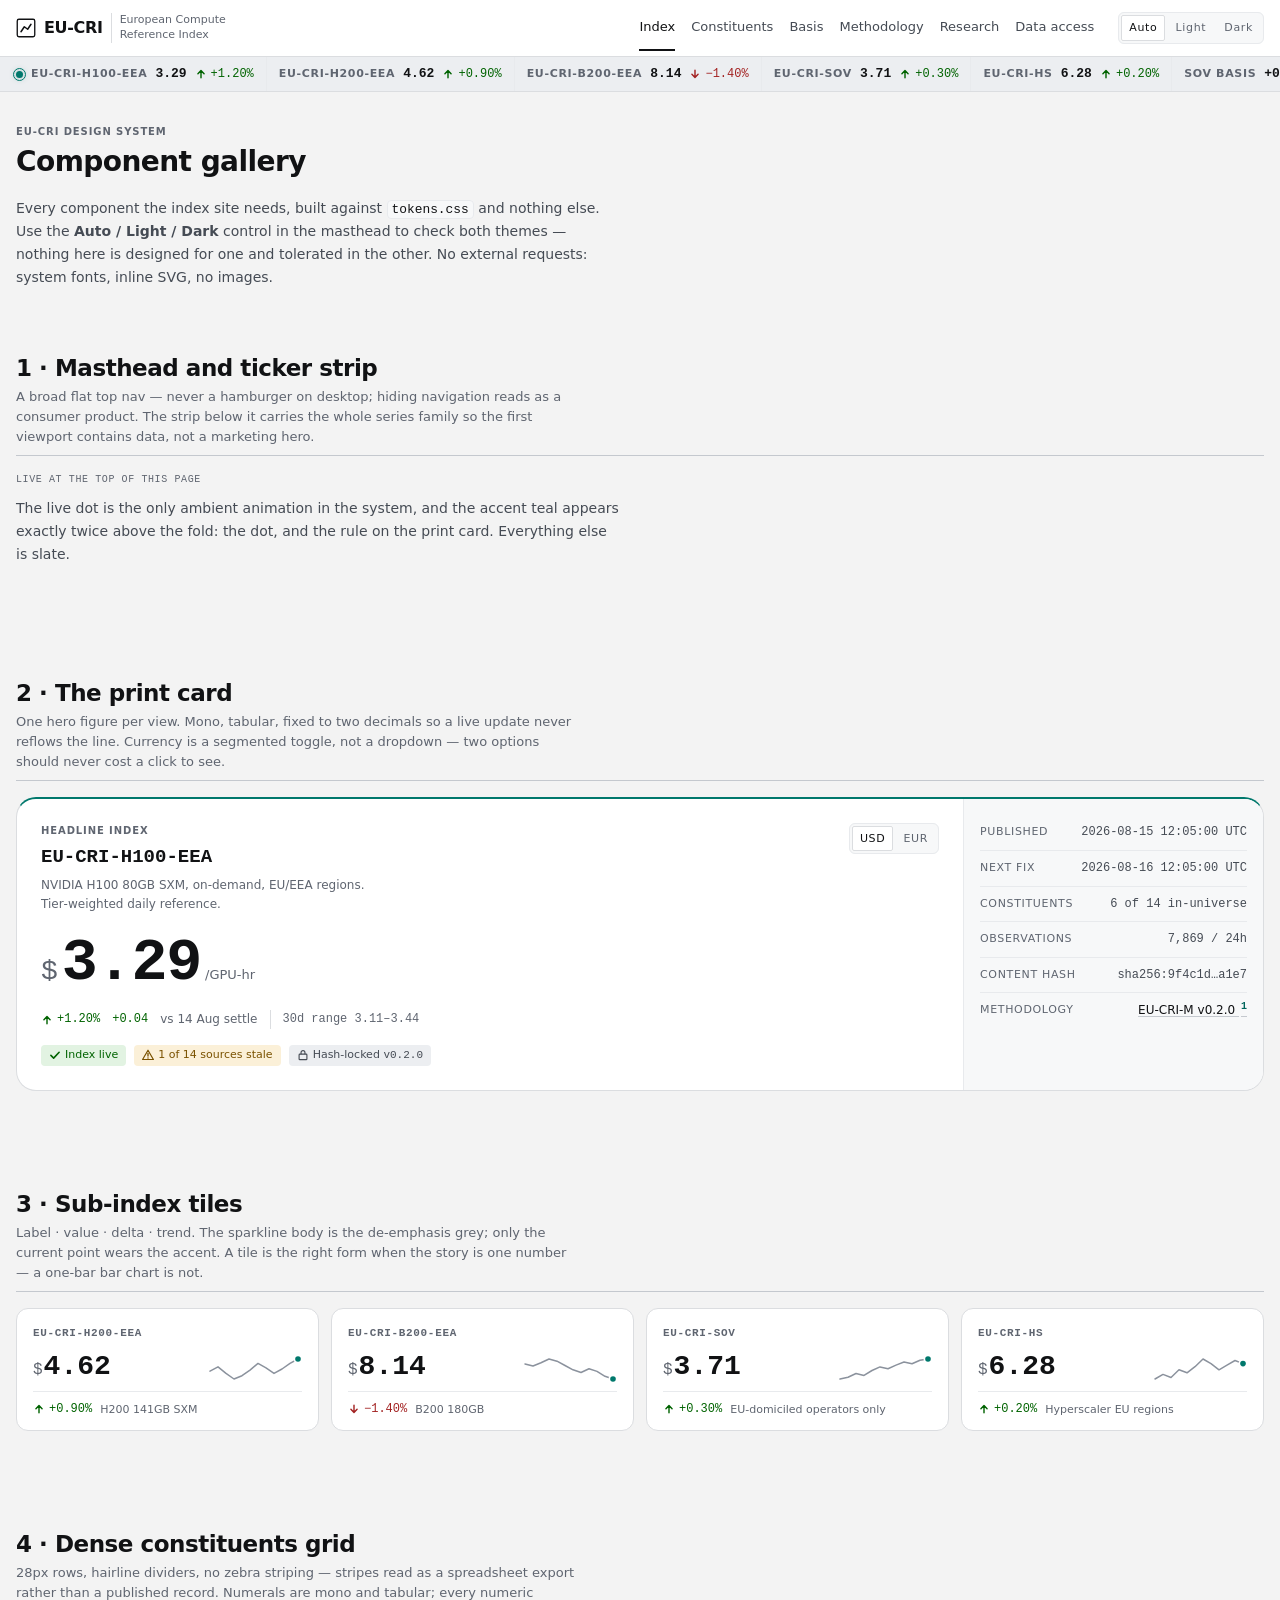
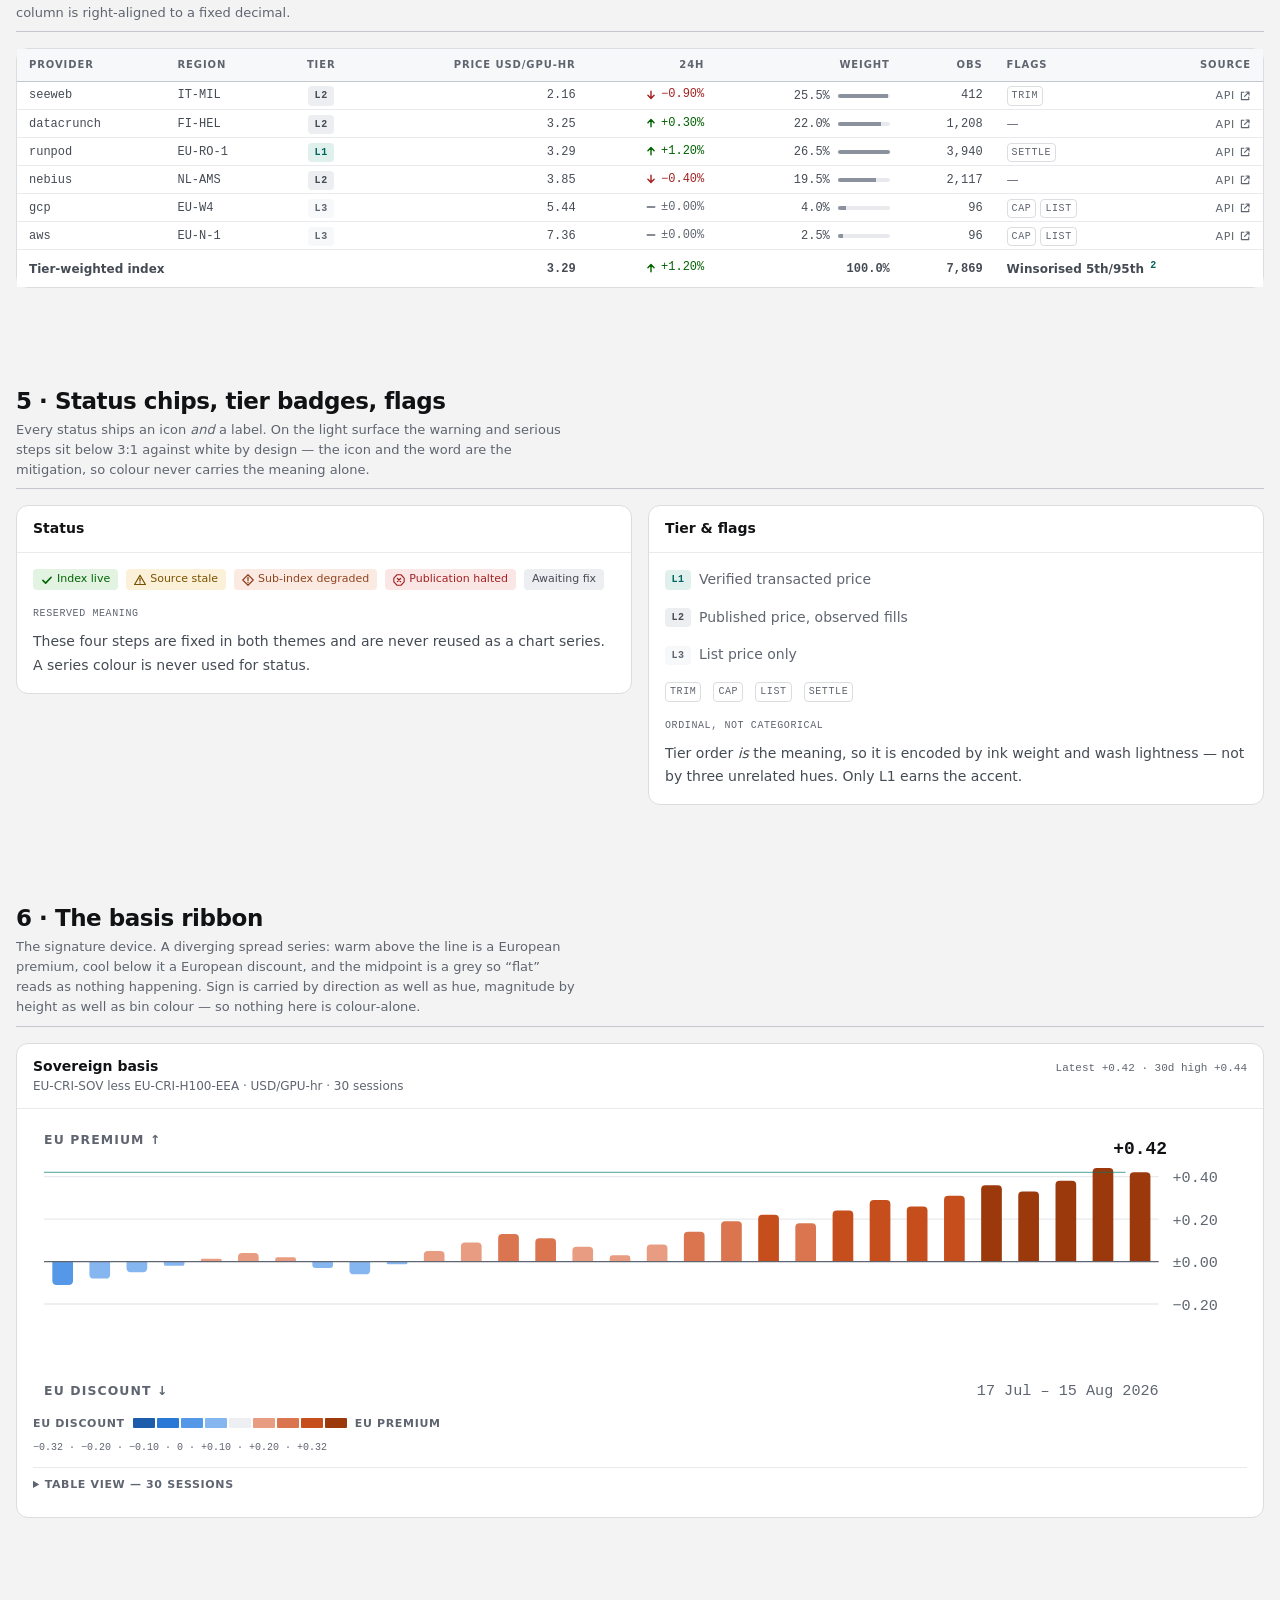
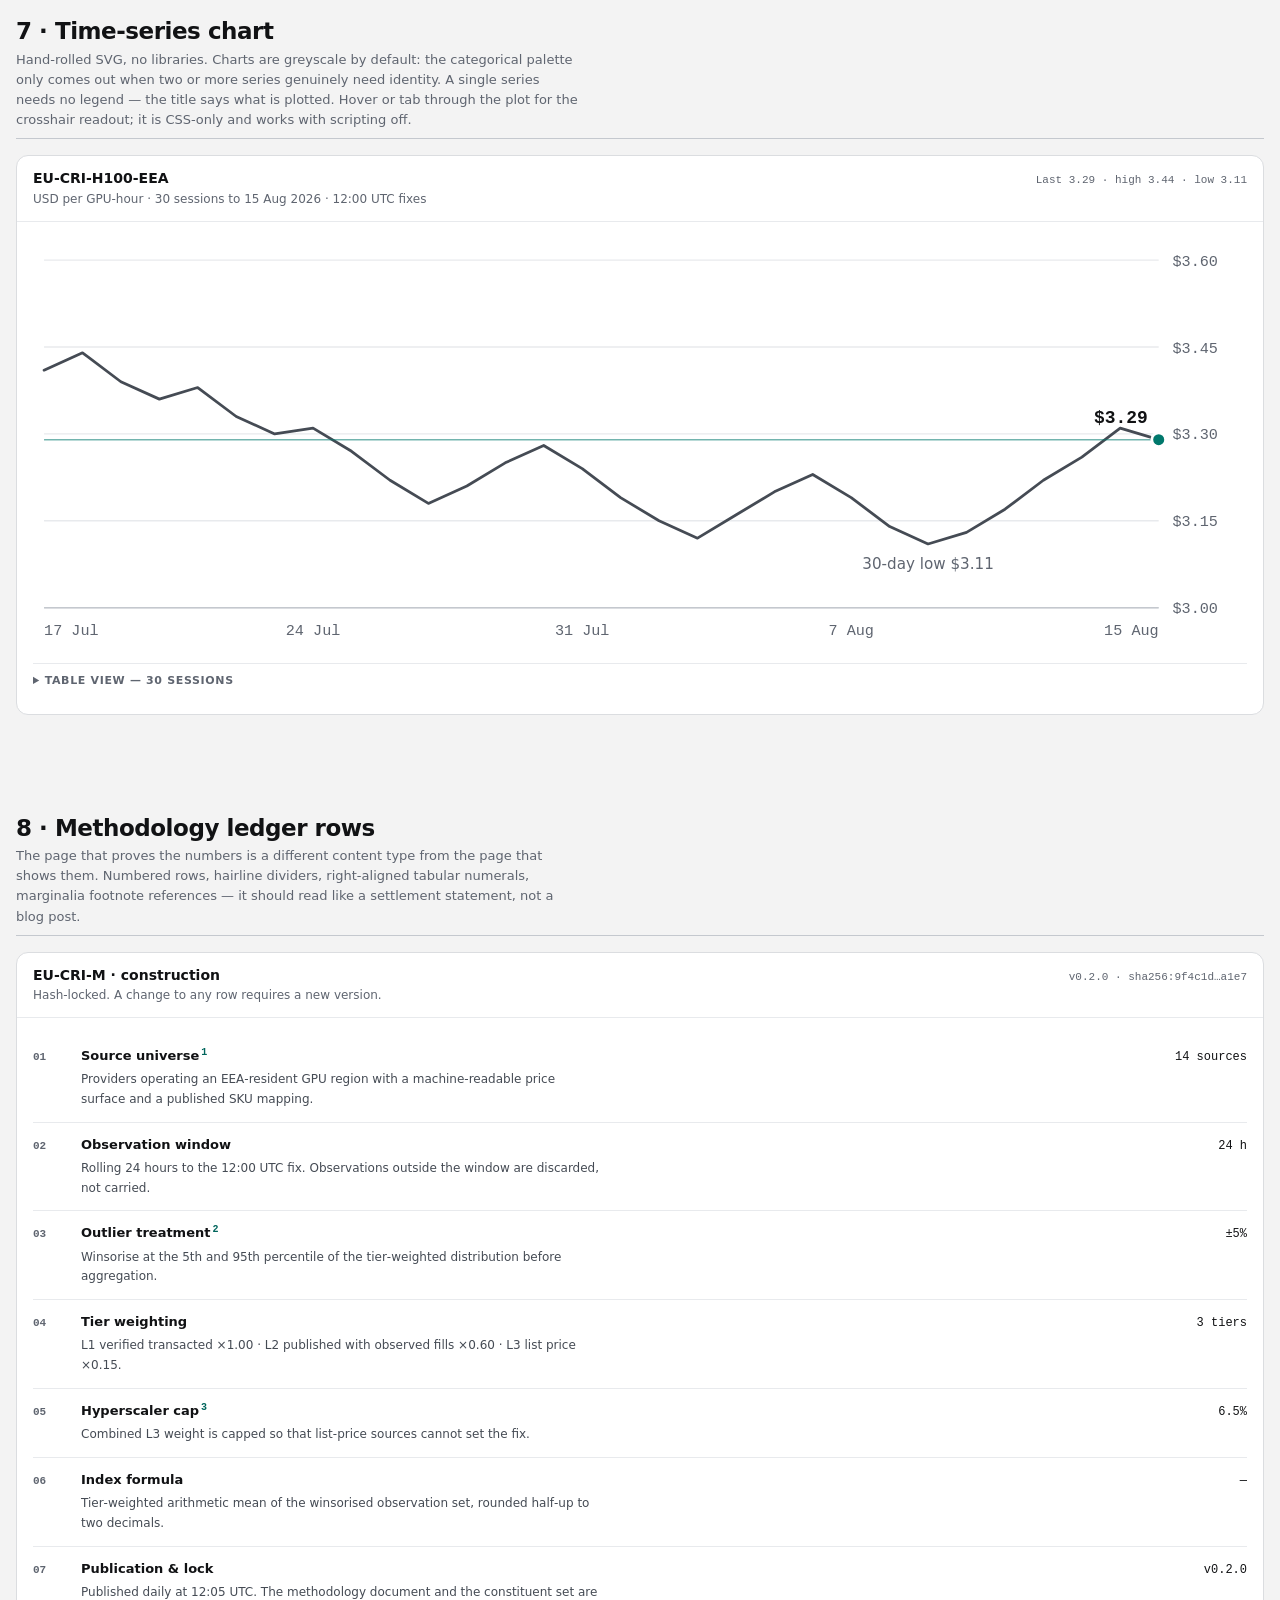
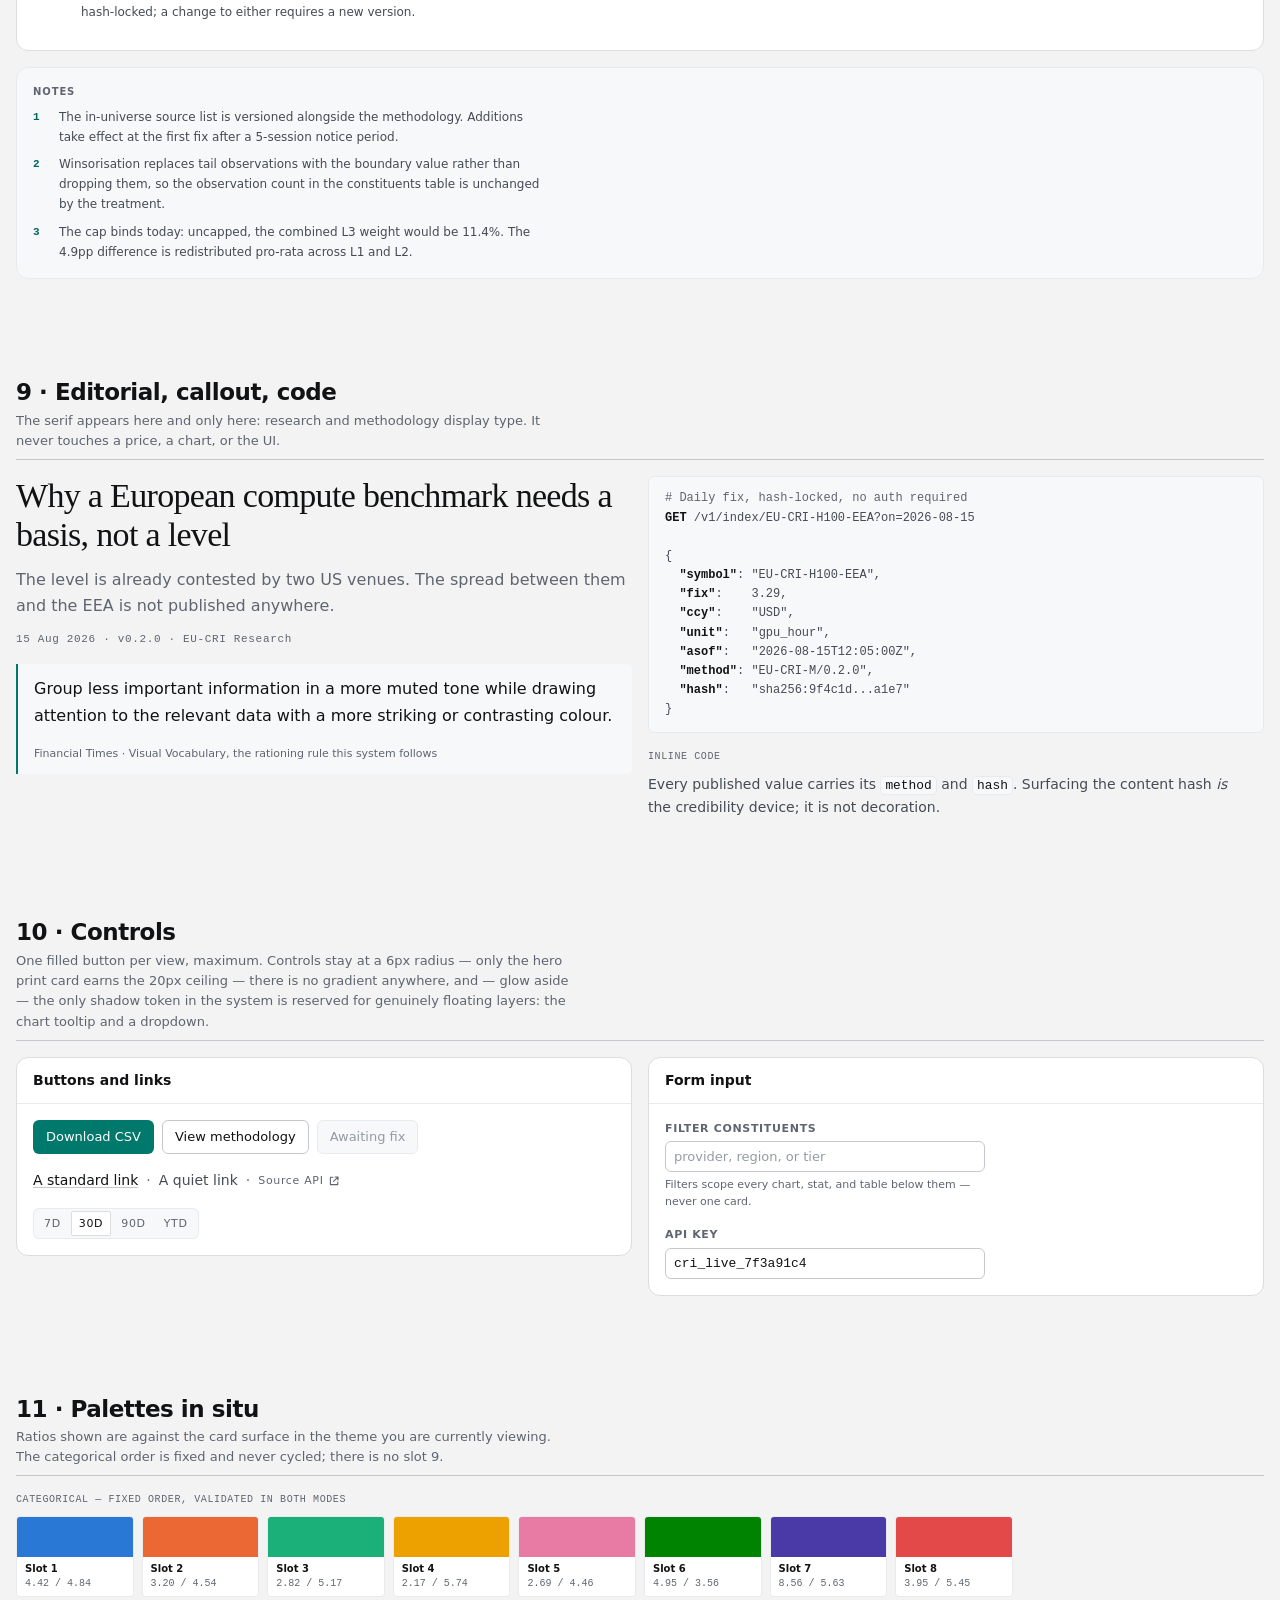
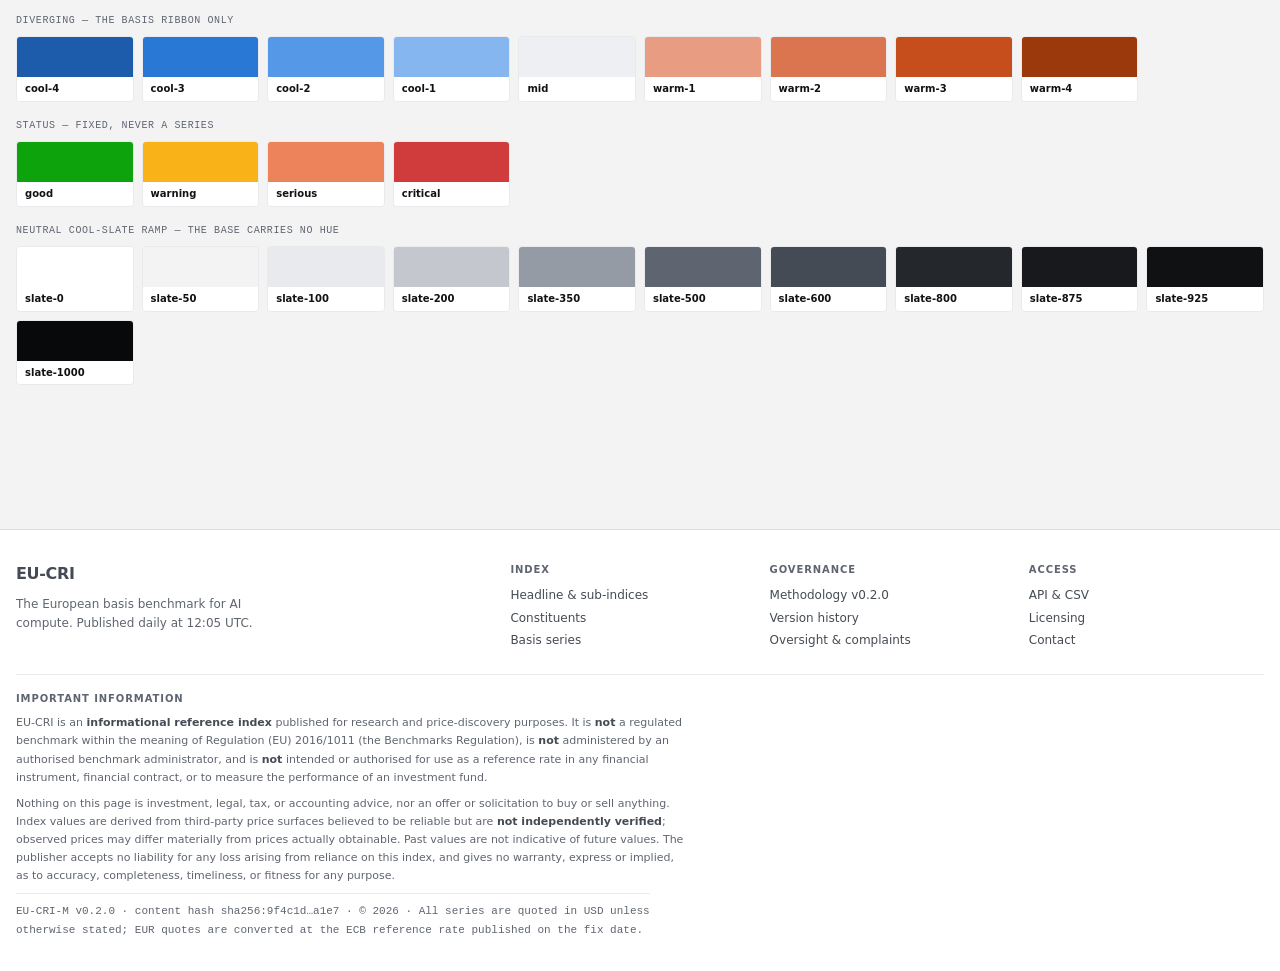
==== commit e98d6fc7: "Design v1.1: raise the radius ceiling, add a rationed dark-mode glow + dot-grid texture Evolves the " ====
--- a/site/components.html
+++ b/site/components.html
@@ -421,25 +421,37 @@
   /* ------------------------------------------------------------------------
      §10  RADII & BORDER WIDTHS
      ------------------------------------------------------------------------
-     Nothing rounder than 6px. >8px corner radii are a consumer-SaaS signal;
-     no institutional comparable uses them. Tables and the ticker are square.
+     Nothing rounder than 20px, and only the hero print card earns the
+     maximum — the one element the eye should land on first. Tables and the
+     ticker stay square; density there reads as precision, not as chrome.
      ---------------------------------------------------------------------- */
   --radius-0:  0;      /* tables, ticker, full-bleed bands — square          */
-  --radius-xs: 2px;    /* chips, badges, inline code                         */
-  --radius-sm: 3px;    /* buttons, inputs                                    */
-  --radius-md: 6px;    /* cards, panels. THE MAXIMUM.                        */
+  --radius-xs: 4px;    /* chips, badges, inline code                         */
+  --radius-sm: 6px;    /* buttons, inputs                                    */
+  --radius-md: 12px;   /* cards, panels, tiles                               */
+  --radius-lg: 20px;   /* the hero print card only. THE MAXIMUM.             */
   --radius-pill: 999px;/* the live dot only                                  */
 
   --border-hairline: 1px;
   --border-marker:   2px;   /* the accent rule on the hero card; focus ring  */
 
   /* ------------------------------------------------------------------------
-     §11  ELEVATION — exactly one shadow token
+     §11  ELEVATION — shadow, glow, texture
      ------------------------------------------------------------------------
      Depth in this system is surface + hairline. --shadow-raised exists for
      genuinely floating layers only: the chart tooltip and a dropdown. A card
      never has a shadow. If you are reaching for a second shadow, use a
      hairline instead.
+
+     --shadow-glow and --accent-glow are the one deliberate exception, and
+     they are RATIONED exactly like --accent itself (§5): --accent-glow ships
+     only on the live dot, --shadow-glow only on the hero print card. Both
+     are inert (`none` / fully transparent) in light mode — a glow reads as
+     ambient light, which only a dark surface can plausibly emit.
+
+     --texture-dot is the same story for surface texture: a near-invisible
+     dot grid, dark-mode only, on the masthead, hero and footer chrome. It is
+     never a foreground channel — nothing is ever encoded in it.
      ---------------------------------------------------------------------- */
   --shadow-none:   none;
   --shadow-raised: 0 2px 8px rgba(17, 18, 20, 0.10),
@@ -447,6 +459,9 @@
   /* The same elevation expressed as a filter, for SVG tooltips — box-shadow
      does not apply inside SVG. Keep the two in step. */
   --shadow-raised-svg: drop-shadow(0 2px 8px rgba(17, 18, 20, 0.18));
+  --shadow-glow:   none;                        /* hero card ambient ring    */
+  --accent-glow:   rgba(0, 120, 108, 0.28);      /* live-dot halo            */
+  --texture-dot:   none;                         /* masthead/hero/footer bg  */
 
   /* ------------------------------------------------------------------------
      §12  MOTION
@@ -573,6 +588,12 @@
     --shadow-raised: 0 2px 10px rgba(0, 0, 0, 0.55),
                      0 0 0 1px rgba(255, 255, 255, 0.10);
     --shadow-raised-svg: drop-shadow(0 2px 10px rgba(0, 0, 0, 0.7));
+    --shadow-glow: 0 0 0 1px rgba(47, 214, 195, 0.22),
+                   0 0 40px rgba(47, 214, 195, 0.13),
+                   0 8px 24px rgba(0, 0, 0, 0.45);
+    --accent-glow: rgba(47, 214, 195, 0.5);
+    --texture-dot: radial-gradient(circle, rgba(255, 255, 255, 0.055) 1px, transparent 1.6px)
+                   0 0/22px 22px;
   }
 }
 
@@ -655,6 +676,12 @@
   --shadow-raised: 0 2px 10px rgba(0, 0, 0, 0.55),
                    0 0 0 1px rgba(255, 255, 255, 0.10);
   --shadow-raised-svg: drop-shadow(0 2px 10px rgba(0, 0, 0, 0.7));
+  --shadow-glow: 0 0 0 1px rgba(47, 214, 195, 0.22),
+                 0 0 40px rgba(47, 214, 195, 0.13),
+                 0 8px 24px rgba(0, 0, 0, 0.45);
+  --accent-glow: rgba(47, 214, 195, 0.5);
+  --texture-dot: radial-gradient(circle, rgba(255, 255, 255, 0.055) 1px, transparent 1.6px)
+                 0 0/22px 22px;
 }
 
 
@@ -750,7 +777,7 @@
 
 /* ---- MASTHEAD ----------------------------------------------------------- */
 .masthead { position: sticky; top: 0; z-index: var(--z-sticky); }
-.masthead__bar { background: var(--surface-chrome); border-bottom: var(--border-hairline) solid var(--rule-strong); }
+.masthead__bar { background: var(--texture-dot), var(--surface-chrome); border-bottom: var(--border-hairline) solid var(--rule-strong); }
 .masthead__inner { display: flex; align-items: center; gap: var(--space-6); min-height: 56px; }
 .wordmark { display: flex; align-items: center; gap: var(--space-3); text-decoration: none; color: var(--ink-1); flex: none; }
 .wordmark__mark { color: var(--ink-1); }
@@ -780,7 +807,8 @@
 
 /* the only ambient motion in the product */
 .live-dot { position: relative; inline-size: 7px; block-size: 7px; flex: none;
-            border-radius: var(--radius-pill); background: var(--accent); }
+            border-radius: var(--radius-pill); background: var(--accent);
+            box-shadow: 0 0 6px 1px var(--accent-glow); }
 .live-dot::after { content: ""; position: absolute; inset: -3px; border-radius: inherit;
                    border: var(--border-hairline) solid var(--accent);
                    animation: cri-pulse var(--dur-pulse) var(--ease) infinite; }
@@ -845,9 +873,11 @@
 /* ---- HERO PRINT CARD ---------------------------------------------------- */
 /* The one place the accent becomes structure: a 2px rule across the top. */
 .print { display: grid; grid-template-columns: minmax(0,1fr) 300px;
-         background: var(--surface); border: var(--border-hairline) solid var(--rule-strong);
+         background: var(--texture-dot), var(--surface);
+         border: var(--border-hairline) solid var(--rule-strong);
          border-top: var(--border-marker) solid var(--accent);
-         border-radius: var(--radius-md); overflow: hidden; }
+         border-radius: var(--radius-lg); overflow: hidden;
+         box-shadow: var(--shadow-glow); }
 .print__main { padding: var(--space-6); min-width: 0; }
 .print__head { display: flex; gap: var(--space-5); align-items: flex-start; justify-content: space-between; flex-wrap: wrap; }
 .print__sym  { margin: var(--space-2) 0 0; font-size: var(--text-lg); font-weight: var(--weight-semibold);
@@ -1114,7 +1144,7 @@
 .field .hint { font-size: var(--text-2xs); color: var(--ink-3); text-transform: none; letter-spacing: 0; }
 
 /* ---- FOOTER ------------------------------------------------------------- */
-.footer { background: var(--surface-chrome); border-top: var(--border-hairline) solid var(--rule-strong);
+.footer { background: var(--texture-dot), var(--surface-chrome); border-top: var(--border-hairline) solid var(--rule-strong);
           margin-top: var(--space-9); }
 .footer__inner { padding-block: var(--space-7) var(--space-6); }
 .footer__cols { display: grid; grid-template-columns: 2fr 1fr 1fr 1fr; gap: var(--space-6);
@@ -1744,8 +1774,9 @@
   <!-- ===== 10. CONTROLS ===== -->
   <section class="section" aria-labelledby="s-ctrl">
     <div class="section__head"><div><h2 class="section__h" id="s-ctrl">10 &#183; Controls</h2>
-      <p class="section__dek">One filled button per view, maximum. Radii cap at 6px, there is no gradient anywhere, and the only
-      shadow token in the system is reserved for genuinely floating layers &#8212; the chart tooltip and a dropdown.</p></div></div>
+      <p class="section__dek">One filled button per view, maximum. Controls stay at a 6px radius &#8212; only the hero print
+      card earns the 20px ceiling &#8212; there is no gradient anywhere, and &#8212; glow aside &#8212; the only shadow token
+      in the system is reserved for genuinely floating layers: the chart tooltip and a dropdown.</p></div></div>
     <div class="two">
       <div class="card"><div class="card__head"><h3 class="card__title">Buttons and links</h3></div><div class="card__body stack">
         <div class="row">
